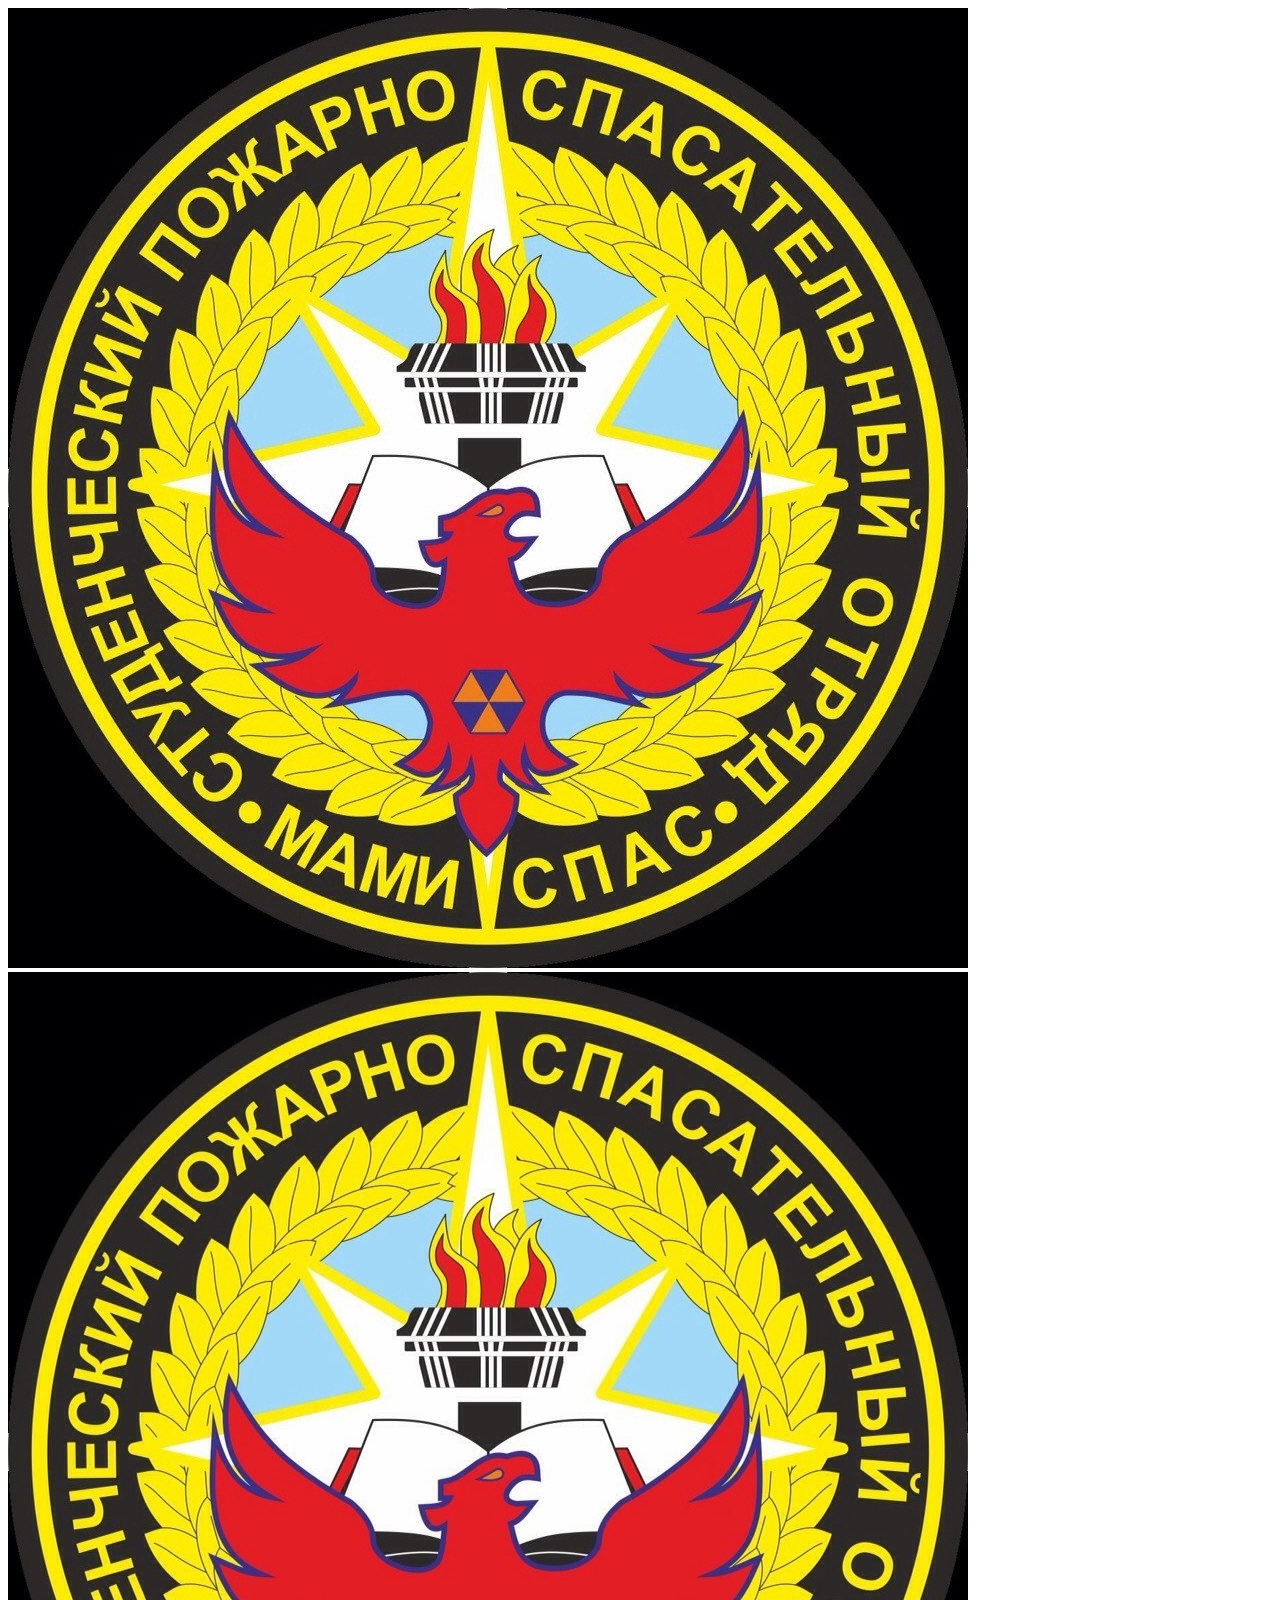
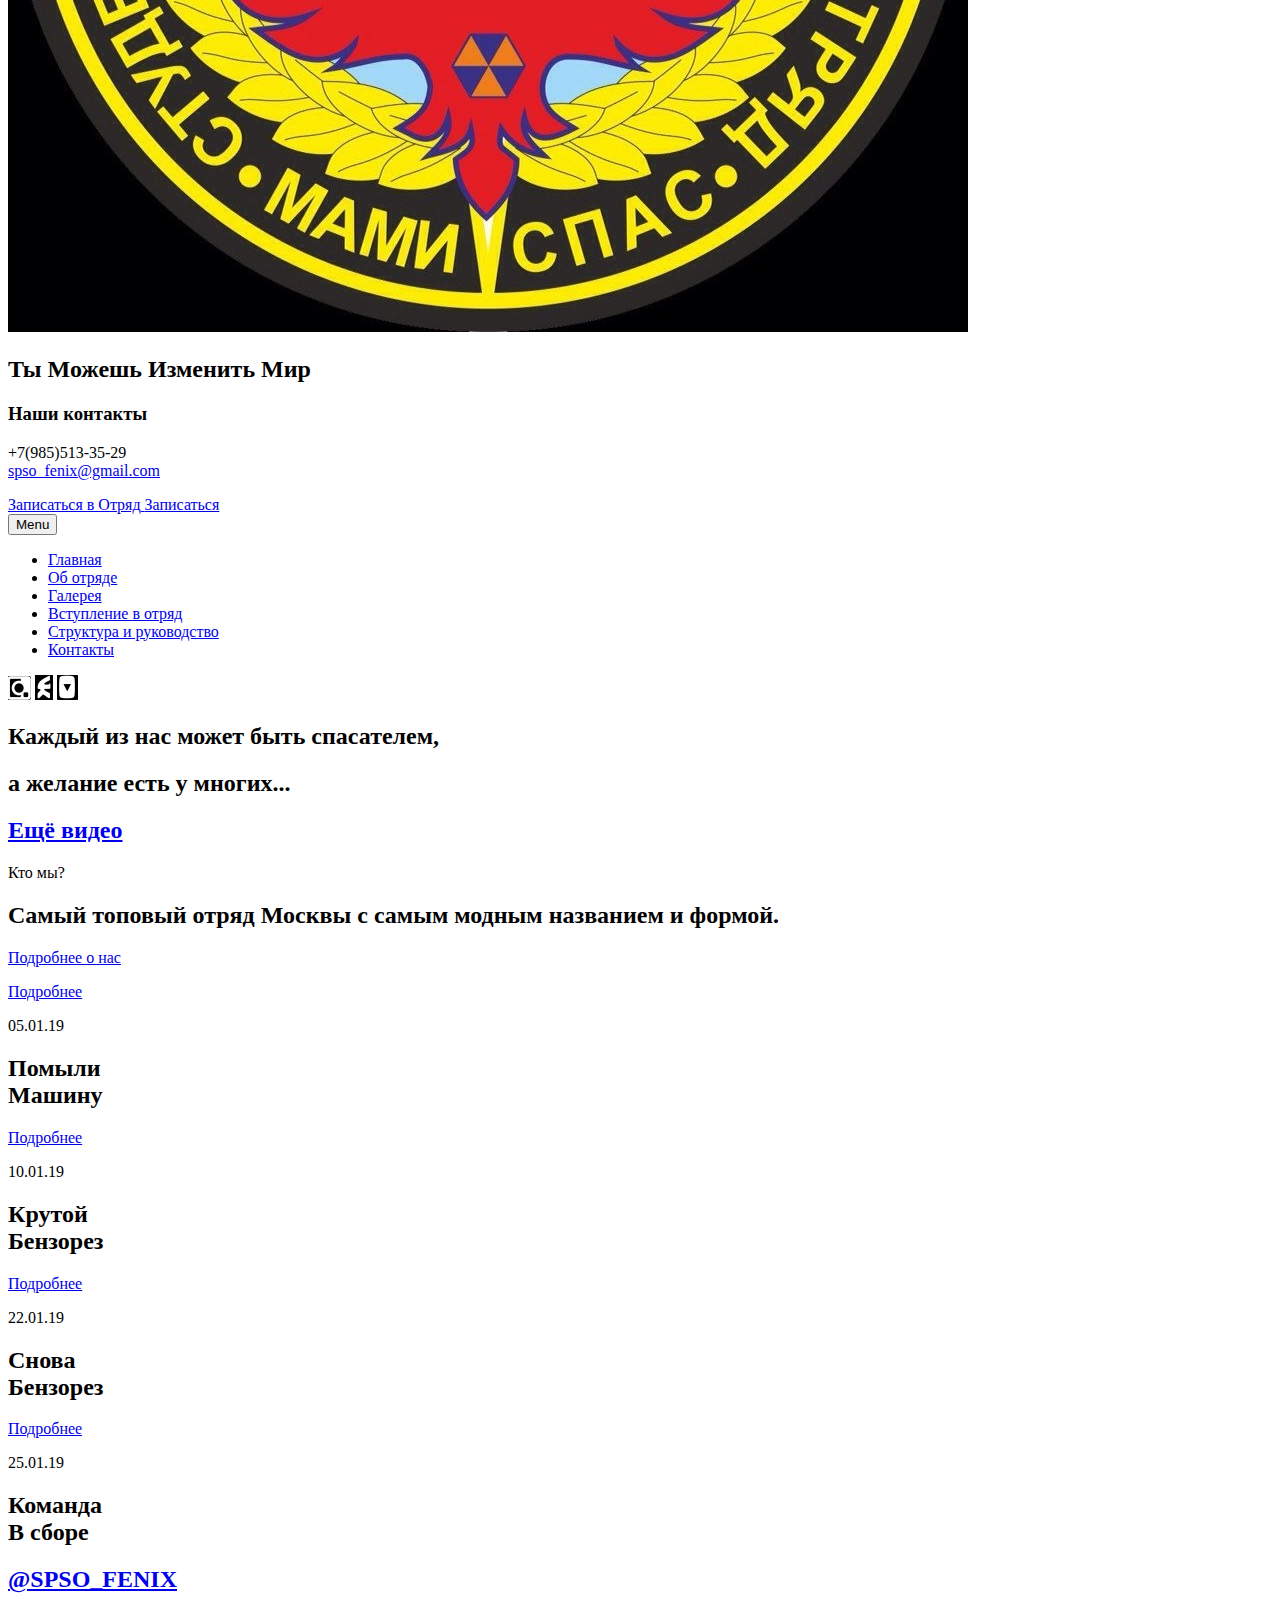
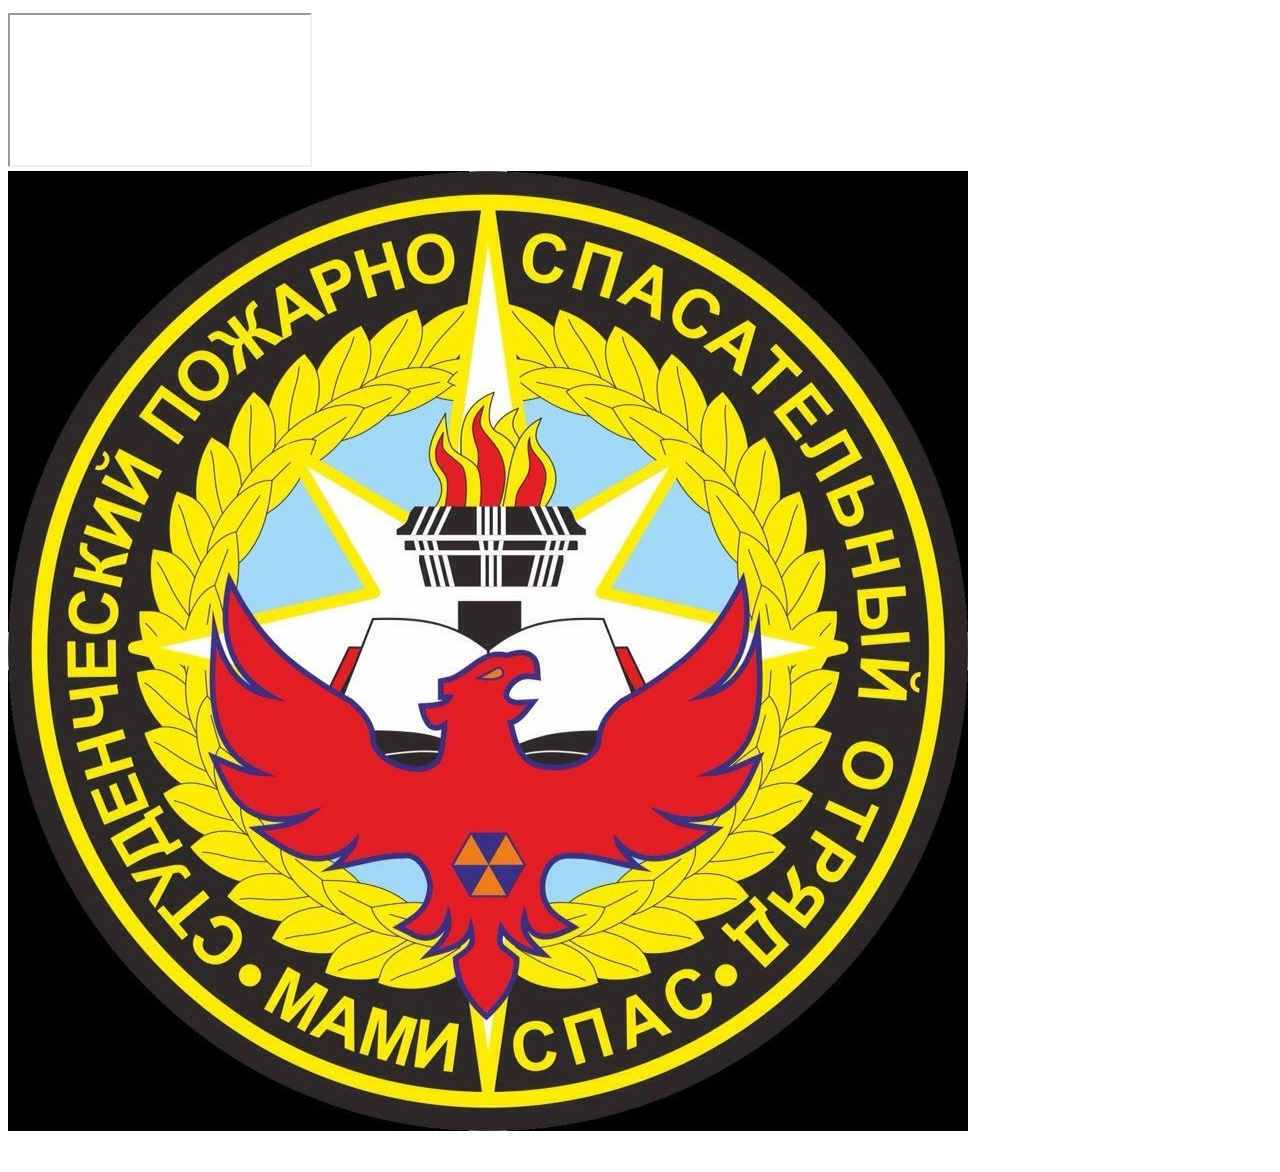
==== index.html @ b816851a "18 hours" ====
<!doctype html>
<html lang="ru" class="js flexbox webgl no-touch geolocation hashchange history websockets rgba hsla multiplebgs backgroundsize borderimage textshadow opacity cssanimations csscolumns cssgradients cssreflections csstransforms csstransforms3d csstransitions fontface generatedcontent video audio localstorage applicationcache svg svgclippaths mediaqueries no-regions supports" style="">
<head>
    <meta charset="utf-8">
    <meta http-equiv="x-ua-compatible" content="ie=edge">
    <title>SPSO FENIX</title>
<!--Оптимизация под мобильную версию-->
    <meta name="HandheldFriendly" content="True">
    <meta name="MobileOptimized" content="320">
    <meta name="viewport" content="width=device-width, initial-scale=1">
<!--ФавИконки-->
    <link rel="shortcut icon" href="favicon.ico" type="image/x-icon">
    <link rel="icon" href="favicon.ico" type="image/x-icon">
<!--Индексация-->
    <meta name="theme-color" content="#ffffff">
    <meta name="description" content="Самый модный отряд">
    <meta name="keywords" content="Феникс, модно, молодежно, современно">
<!--Индексация при цитировании в соц сетях-->
    <meta property="og:title" content="">
    <meta property="og:description" content="">
    <meta property="og:type" content="article">
    <meta property="og:url" content="">
    <meta property="og:site_name" content="">
    <meta property="og:image" content="">
<!--CSS/JS-->
    <link rel="stylesheet" id="bones-stylesheet-css" href="https://d2dabun8ogk5x1.cloudfront.net/wp-content/themes/derepublica/library/css/style.css" type="text/css" media="all">
    <script type="text/javascript" src="js/d748f.js"></script>
</head>
<body class="home blog scrolltop">
<div class="main-loader">
</div>
<!--Лого верх-->
<div class="icon-logo">
    <a href="#"><img src="icon-logo-1.jpg"></a>
</div>
<div class="footer-wrap">
    <!--Лого низ-->
    <div class="icon-logo">
        <a href="#"><img src="icon-logo-1.jpg"></a>
    </div>
    <!--Блок контактов-->
    <div class="footer-contact-wrap">
    <div class="m-all t-1of2 d-1of2 cf">
        <h2>Ты Можешь Изменить Мир</h2>
    </div>
    <div class="m-all t-1of2 d-1of2 cf">
        <div class="m-hidden">
            <h3>Наши контакты</h3>
        </div><div class="div-line-wrap">
        <span class="div-line">
        </span>
    </div>
    <p>+7(985)513-35-29<br>
    <a href="mailto:spso_fenix@gmail.com" onclick="ga(&#39;send&#39;, &#39;event&#39;, &#39;contact&#39;, &#39;email&#39;, &#39;footer&#39;);">spso_fenix@gmail.com</a></p>
    <a href="#" class="cta-btn-form form-link" target="_blank" onclick="ga(&#39;send&#39;, &#39;event&#39;, &#39;contact&#39;, &#39;project planner&#39;, &#39;footer&#39;);"><span>Записаться в Отряд</span> <span class="icon-ArrowRightClean"></span></a>
    <a href="#" target="_blank" class="cta-btn-form manual-link"><span>Записаться</span> <span class="icon-ArrowRightClean"></span></a></div></div><span class="icon-ArrowUp"></span><div class="logotype"></div></div><div class="nav-btn-wrap">
    <!--Навигация по сайту-->
    <button class="c-hamburger c-hamburger--htx">
        <span>Menu</span>
    </button></div><div class="side-nav"><div class="sidebar-bg"></div><div class="main-menu">
    <ul><li class=""><a href="#">Главная</a></li>
        <li class=""><a href="#">Об отряде</a></li>
        <li class=""><a href="#">Галерея</a></li>
        <li class=""><a href="#">Вступление в отряд</a></li>
        <li class=""><a href="#">Структура и руководство</a></li>
        <li class="contact"><a href="#">Контакты</a>
        </li>
    </ul>
</div>
    <!--Боковая надпись и соц кнопки-->
    <div class="status-text">
    <span class="social-links">
        <img style="background-color:#ffffff" src="icon/inst.png" alt="">
            <img style="background-color:#ffffff" src="icon/vk.png" alt="">
            <img style="background-color:#ffffff" src="icon/yt.png" alt="">
        <br>
    </span></div>
</div>
<div class="ajax-wrap">
    <!--Видео-->
    <div id="hero-bg-vid" data-vide-bg="mp4: VS.mp4, poster:home-bg.jpg " data-vide-options="bgColor: #000000, loop: true, controls: true, muted: true, position: 50% 50%, posterType: jpg"><div style="position: absolute; z-index: 1; top: 0px; left: 0px; bottom: 0px; right: 0px; overflow: hidden; background-size: cover; background-color: rgb(0, 0, 0); background-repeat: no-repeat; background-position: 50% 50%; background-image: none;">
        <video controls = "" autoplay="" loop="" preload="auto" muted="" style="margin: auto; position: absolute; z-index: -1; top: 50%; left: 50%; transform: translate(-50%, -50%); visibility: visible; opacity: 1; width: auto; height: 916px;" data-video="0">
            <source src="VS.mp4" type="video/mp4">
        </video>
    </div>
        <div class="loader loaded">
            <div class="loader-inner">
            </div>
        </div>
    </div>
    <!--Надписи поверх видео-->
    <div class="vidspace top">
        <div class="header-tagline-wrap landing">
            <div class="header-tagline">
                <h2>Каждый из нас может быть спасателем,</h2>
                <h2>а желание есть у многих...</h2>
            </div>
            <div class="header-tagline">
            </div><div class="header-tagline">
            <!--Ссылка на доп видео-->
            <h2><a class="video-link" data-autoplay="true" data-vbtype="video" href="#">Ещё видео</a>
            </h2>
        </div>
        </div>
        <!--Стрелка навигации вниз-->
        <div class="arrow-push">
            <span class="icon-ArrowDown"></span>
        </div>
    <div class="logotype">
    </div>
</div>
    <main class="content">
        <section class="featured-projects featured-work">
    <header class="m-all t-all d-all cf rollin now">
        <!--Об отряде-->
        <div class="sub-title">
            <p>Кто мы?</p>
        </div>
        <h2>Самый топовый отряд Москвы с самым модным названием и формой.</h2>
        <div class="view-more">
            <a href="#"><p>Подробнее о нас</p><span class="icon-ArrowRightClean"></span></a>
        </div>
</header>
            <!--Оформление новостей-->
    <div class="m-all t-1of2 d-1of2 cf rollin now"><div class="thumbnail-wrap"><div class="thumbnail-cover"><a href="#1" class="thumbnail-link">Подробнее</a><div class="thumbnail-img-place" style="background-image: url(&#39;1.jpg &#39;);"></div><div class="thumbnail-body"><div class="thumbnail-category"><p>05.01.19</p><p></p></div><div class="thumbnail-title"><h2>Помыли<br>Машину</h2></div></div></div></div></div>
    <div class="m-all t-1of2 d-1of2 cf rollin now"><div class="thumbnail-wrap"><div class="thumbnail-cover"><a href="#2" class="thumbnail-link">Подробнее</a><div class="thumbnail-img-place" style="background-image: url(&#39;2.jpg &#39;);"></div><div class="thumbnail-body"><div class="thumbnail-category"><p>10.01.19</p><p></p></div><div class="thumbnail-title"><h2>Крутой<br>Бензорез</h2></div></div></div></div></div>
    <div class="m-all t-1of2 d-1of2 cf rollin now"><div class="thumbnail-wrap"><div class="thumbnail-cover"><a href="#3" class="thumbnail-link">Подробнее</a><div class="thumbnail-img-place" style="background-image: url(&#39;3.jpg &#39;);"></div><div class="thumbnail-body"><div class="thumbnail-category"><p>22.01.19</p><p></p></div><div class="thumbnail-title"><h2>Снова<br>Бензорез</h2></div></div></div></div></div>
    <div class="m-all t-1of2 d-1of2 cf rollin now"><div class="thumbnail-wrap"><div class="thumbnail-cover"><a href="#4" class="thumbnail-link">Подробнее</a><div class="thumbnail-img-place" style="background-image: url(&#39;4.jpg &#39;);"></div><div class="thumbnail-body"><div class="thumbnail-category"><p>25.01.19</p><p></p></div><div class="thumbnail-title"><h2>Команда<br>В сборе</h2></div></div></div></div></div>
</section>
        <!--Ссылка на соц сеть-->
   <div class="last">
        <section class="delife">
            <header class="m-all t-all d-all cf rollin now">
                <h2><a href="https://vk.com/spso_mami_spas" target="_blank">@SPSO_FENIX</a></h2>
            </header>
            <div id="instafeed"></div></section>
</main></div>
<!--JS-->
<script type="text/javascript" src="js/aa1be.js"></script>
<!--Записаться к нам-->
<iframe id="my_typeform" src="https://derepublica.typeform.com/to/qob28b"></iframe>

<div class="form-header"><div class="form-header-logo"><div class="icon-logo"><img src="icon-logo-1.jpg"></div></div>
    <div class="close-btn">
        <a href="#"><img src="close-btn.svg"></a>
    </div>
</div>
</body>
</html>
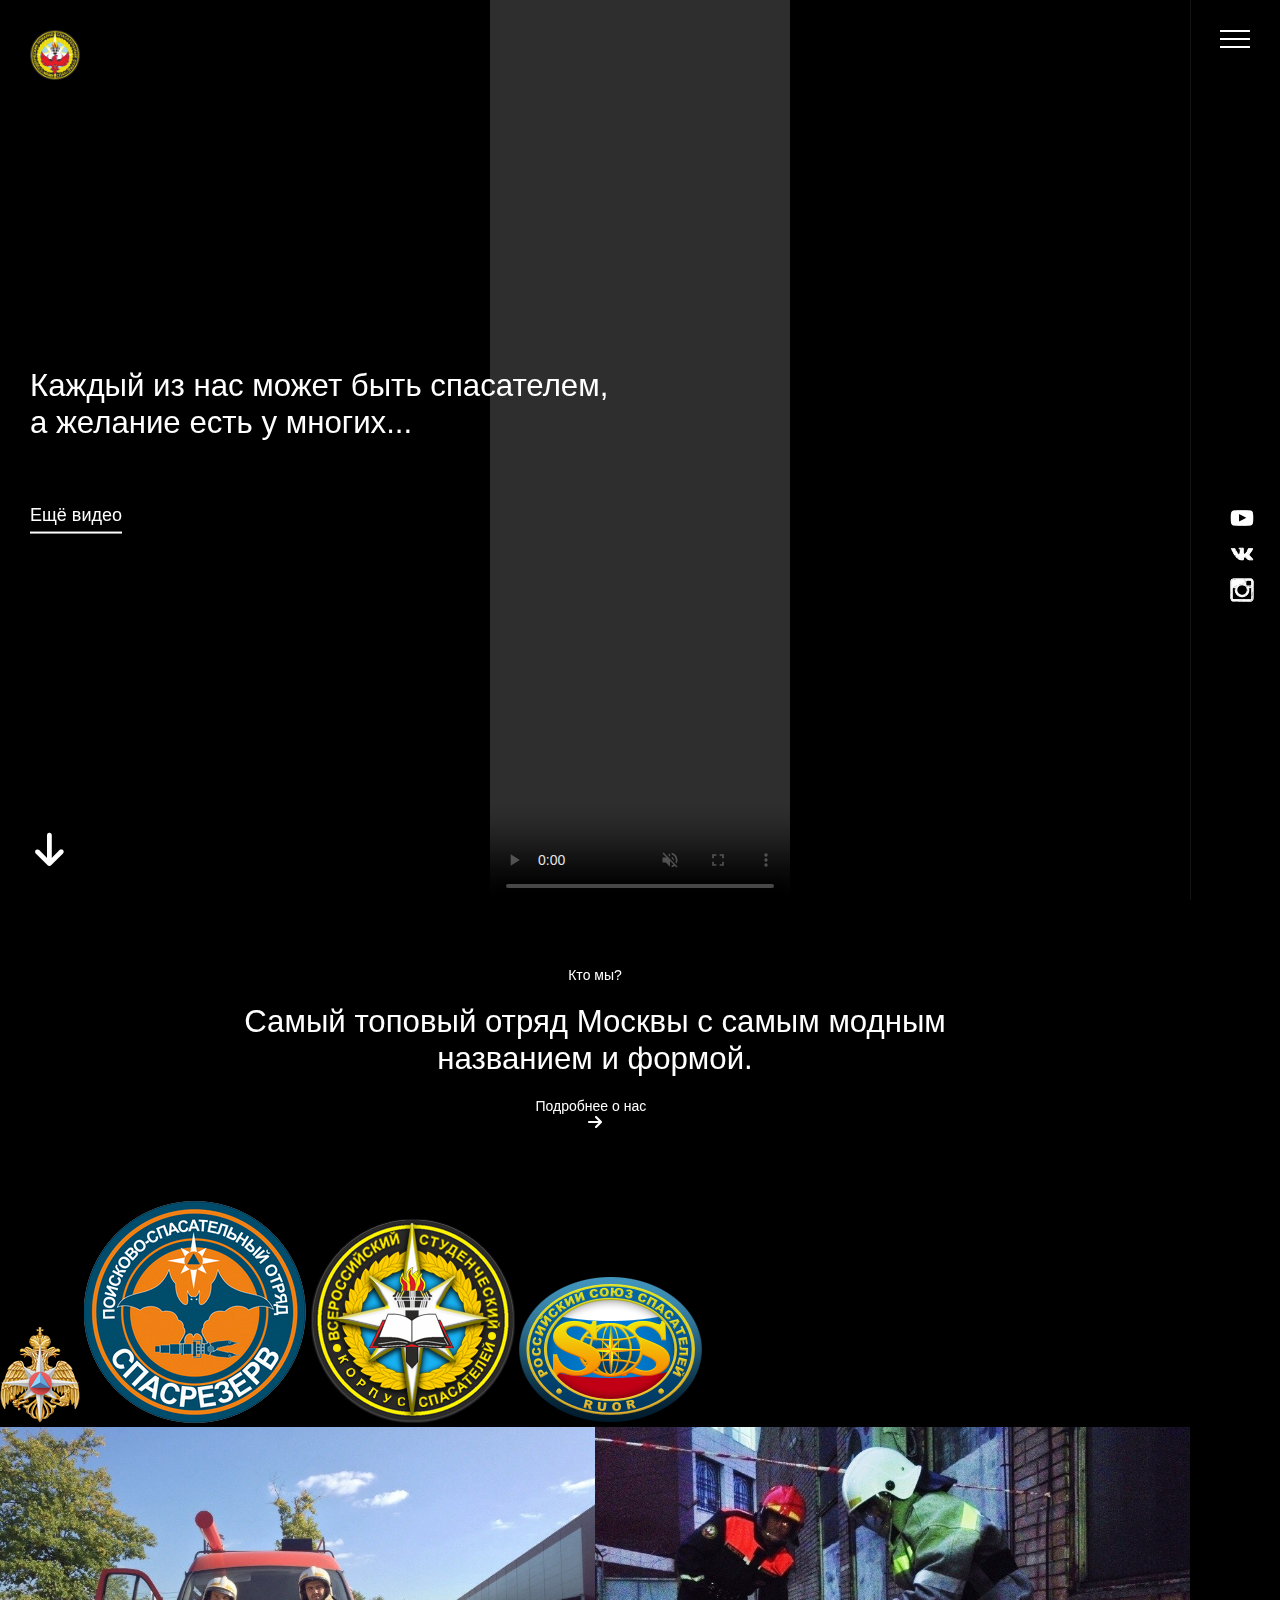
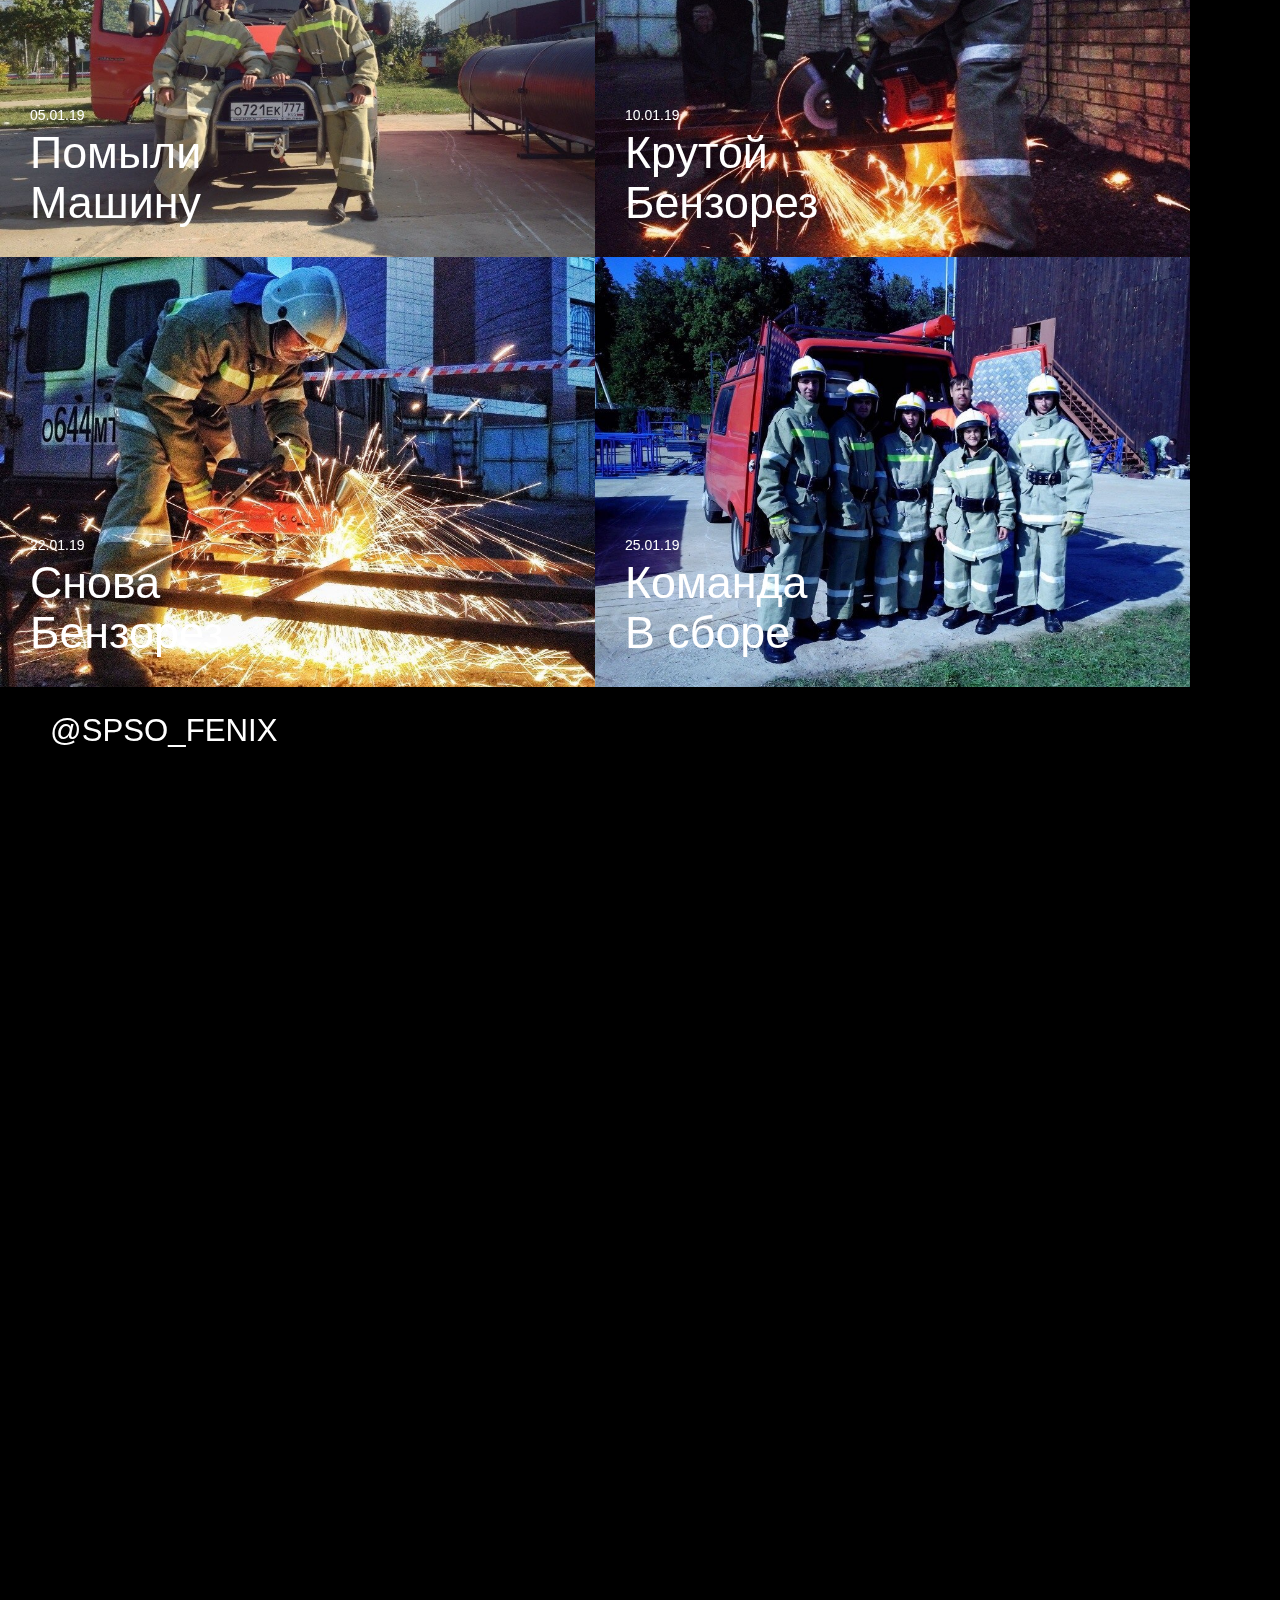
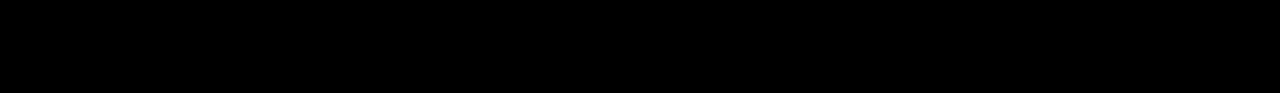
==== commit eb99d9d7: "12" ====
--- a/index.html
+++ b/index.html
@@ -1,5 +1,5 @@
 <!doctype html>
-<html lang="ru" class="js flexbox webgl no-touch geolocation hashchange history websockets rgba hsla multiplebgs backgroundsize borderimage textshadow opacity cssanimations csscolumns cssgradients cssreflections csstransforms csstransforms3d csstransitions fontface generatedcontent video audio localstorage applicationcache svg svgclippaths mediaqueries no-regions supports" style="">
+<html lang="ru">
 <head>
     <meta charset="utf-8">
     <meta http-equiv="x-ua-compatible" content="ie=edge">
@@ -23,12 +23,10 @@
     <meta property="og:site_name" content="">
     <meta property="og:image" content="">
 <!--CSS/JS-->
-    <link rel="stylesheet" id="bones-stylesheet-css" href="https://d2dabun8ogk5x1.cloudfront.net/wp-content/themes/derepublica/library/css/style.css" type="text/css" media="all">
+    <link rel="stylesheet" id="bones-stylesheet-css" href="css/style.css" type="text/css" media="all">
     <script type="text/javascript" src="js/d748f.js"></script>
 </head>
 <body class="home blog scrolltop">
-<div class="main-loader">
-</div>
 <!--Лого верх-->
 <div class="icon-logo">
     <a href="#"><img src="icon-logo-1.jpg"></a>
@@ -52,27 +50,31 @@
     </div>
     <p>+7(985)513-35-29<br>
     <a href="mailto:spso_fenix@gmail.com" onclick="ga(&#39;send&#39;, &#39;event&#39;, &#39;contact&#39;, &#39;email&#39;, &#39;footer&#39;);">spso_fenix@gmail.com</a></p>
-    <a href="#" class="cta-btn-form form-link" target="_blank" onclick="ga(&#39;send&#39;, &#39;event&#39;, &#39;contact&#39;, &#39;project planner&#39;, &#39;footer&#39;);"><span>Записаться в Отряд</span> <span class="icon-ArrowRightClean"></span></a>
-    <a href="#" target="_blank" class="cta-btn-form manual-link"><span>Записаться</span> <span class="icon-ArrowRightClean"></span></a></div></div><span class="icon-ArrowUp"></span><div class="logotype"></div></div><div class="nav-btn-wrap">
+    <a href="#" class="cta-btn-form form-link" target="_blank" onclick="ga(&#39;send&#39;, &#39;event&#39;, &#39;contact&#39;, &#39;project planner&#39;, &#39;footer&#39;);"><span>Записаться в Отряд</span> <span class="icon-ArrowRight"></span></a>
+    <a href="#" target="_blank" class="cta-btn-form manual-link"><span>Записаться в Отряд</span> <span class="icon-ArrowRight"></span></a></div></div><span class="icon-ArrowUp"></span><div class="logotype"></div></div>
+<div class="nav-btn-wrap">
     <!--Навигация по сайту-->
     <button class="c-hamburger c-hamburger--htx">
         <span>Menu</span>
-    </button></div><div class="side-nav"><div class="sidebar-bg"></div><div class="main-menu">
-    <ul><li class=""><a href="#">Главная</a></li>
-        <li class=""><a href="#">Об отряде</a></li>
-        <li class=""><a href="#">Галерея</a></li>
-        <li class=""><a href="#">Вступление в отряд</a></li>
-        <li class=""><a href="#">Структура и руководство</a></li>
-        <li class="contact"><a href="#">Контакты</a>
-        </li>
-    </ul>
+    </button>
 </div>
+<div class="side-nav">
+    <div class="main-menu">
+        <ul><li class="home"><a href="index.html">Главная</a></li>
+            <li class="squad"><a href="about_squad.html">Об отряде</a></li>
+            <li class="gallery"><a href="#">Галерея</a></li>
+            <li class="entry"><a href="#">Вступление в отряд</a></li>
+            <li class="structure"><a href="#">Структура и руководство</a></li>
+            <li class="contact"><a href="contact.html">Контакты</a>
+            </li>
+        </ul>
+    </div>
     <!--Боковая надпись и соц кнопки-->
     <div class="status-text">
     <span class="social-links">
-        <img style="background-color:#ffffff" src="icon/inst.png" alt="">
-            <img style="background-color:#ffffff" src="icon/vk.png" alt="">
-            <img style="background-color:#ffffff" src="icon/yt.png" alt="">
+        <img  src="icon/inst.png" alt="">
+            <img  src="icon/vk.png" alt="">
+            <img  src="icon/yt.png" alt="">
         <br>
     </span></div>
 </div>
@@ -80,15 +82,11 @@
     <!--Видео-->
     <div id="hero-bg-vid" data-vide-bg="mp4: VS.mp4, poster:home-bg.jpg " data-vide-options="bgColor: #000000, loop: true, controls: true, muted: true, position: 50% 50%, posterType: jpg"><div style="position: absolute; z-index: 1; top: 0px; left: 0px; bottom: 0px; right: 0px; overflow: hidden; background-size: cover; background-color: rgb(0, 0, 0); background-repeat: no-repeat; background-position: 50% 50%; background-image: none;">
         <video controls = "" autoplay="" loop="" preload="auto" muted="" style="margin: auto; position: absolute; z-index: -1; top: 50%; left: 50%; transform: translate(-50%, -50%); visibility: visible; opacity: 1; width: auto; height: 916px;" data-video="0">
-            <source src="VS.mp4" type="video/mp4">
-        </video>
-    </div>
-        <div class="loader loaded">
-            <div class="loader-inner">
+            <!--        <source src="VS.mp4" type="video/mp4"> -->
+                </video>
             </div>
-        </div>
-    </div>
-    <!--Надписи поверх видео-->
+            </div>
+            <!--Надписи поверх видео-->
     <div class="vidspace top">
         <div class="header-tagline-wrap landing">
             <div class="header-tagline">
@@ -106,8 +104,6 @@
         <div class="arrow-push">
             <span class="icon-ArrowDown"></span>
         </div>
-    <div class="logotype">
-    </div>
 </div>
     <main class="content">
         <section class="featured-projects featured-work">
@@ -118,9 +114,16 @@
         </div>
         <h2>Самый топовый отряд Москвы с самым модным названием и формой.</h2>
         <div class="view-more">
-            <a href="#"><p>Подробнее о нас</p><span class="icon-ArrowRightClean"></span></a>
+            <a href="#"><p>Подробнее о нас</p><span class="icon-ArrowRight"></span></a>
         </div>
 </header>
+            <!--Ссылки на супер отряды-->
+            <div class="aligncenter">
+                <a href="http://www.mchs.gov.ru/dop/info/individual"><img src="./img/squad/mchs.png" alt=""></a>
+                <a href="http://spasrezerv.pro/"><img src="./img/squad/spas.png" alt=""></a>
+                <a href="http://vsks.ru/"><img src="./img/squad/vsks.png" alt=""></a>
+                <a href="http://ruor.org/"><img src="./img/squad/ruor.png" alt=""></a>
+            </div>
             <!--Оформление новостей-->
     <div class="m-all t-1of2 d-1of2 cf rollin now"><div class="thumbnail-wrap"><div class="thumbnail-cover"><a href="#1" class="thumbnail-link">Подробнее</a><div class="thumbnail-img-place" style="background-image: url(&#39;1.jpg &#39;);"></div><div class="thumbnail-body"><div class="thumbnail-category"><p>05.01.19</p><p></p></div><div class="thumbnail-title"><h2>Помыли<br>Машину</h2></div></div></div></div></div>
     <div class="m-all t-1of2 d-1of2 cf rollin now"><div class="thumbnail-wrap"><div class="thumbnail-cover"><a href="#2" class="thumbnail-link">Подробнее</a><div class="thumbnail-img-place" style="background-image: url(&#39;2.jpg &#39;);"></div><div class="thumbnail-body"><div class="thumbnail-category"><p>10.01.19</p><p></p></div><div class="thumbnail-title"><h2>Крутой<br>Бензорез</h2></div></div></div></div></div>
@@ -138,7 +141,7 @@
 <!--JS-->
 <script type="text/javascript" src="js/aa1be.js"></script>
 <!--Записаться к нам-->
-<iframe id="my_typeform" src="https://derepublica.typeform.com/to/qob28b"></iframe>
+<iframe id="my_typeform" src="form.html"></iframe>
 
 <div class="form-header"><div class="form-header-logo"><div class="icon-logo"><img src="icon-logo-1.jpg"></div></div>
     <div class="close-btn">
--- a/css/style.css
+++ b/css/style.css
@@ -0,0 +1,5361 @@
+/******************************************************************
+Site Name: SPSO FENIX
+Author: TblKBA
+Stylesheet: FENIX Styles
+******************************************************************/
+article,
+aside,
+details,
+figcaption,
+figure,
+footer,
+header,
+hgroup,
+main,
+nav,
+section,
+summary {
+  display: block; }
+audio,
+canvas,
+video {
+  display: inline-block; }
+audio:not([controls]) {
+  display: none;
+  height: 0; }
+[hidden],
+template {
+  display: none; }
+
+/* ==========================================================================
+   Base
+   ========================================================================== */
+html {
+  font-family: sans-serif;
+  -ms-text-size-adjust: 100%;
+  -webkit-text-size-adjust: 100%;
+ }
+
+body {
+  margin: 0; }
+
+/* ==========================================================================
+   Links
+   ========================================================================== */
+
+a:focus {
+  outline: 0; }
+
+a:active,
+a:hover {
+  outline: 0; }
+
+/* ==========================================================================
+   Typography
+   ========================================================================== */
+h1 {
+  font-size: 2em;
+  margin: 0.67em 0; }
+
+abbr[title] {
+  border-bottom: 1px dotted; }
+
+b,
+strong,
+.strong {
+  font-weight: bold; }
+
+dfn,
+em,
+.em {
+  font-style: italic; }
+
+hr {
+  -moz-box-sizing: content-box;
+  box-sizing: content-box;
+  height: 0; }
+
+p {
+  -webkit-hyphens: auto;
+  -epub-hyphens: auto;
+  -moz-hyphens: auto;
+  hyphens: auto; }
+
+pre {
+  white-space: pre-wrap; }
+
+q:before,
+q:after {
+  content: '';
+  content: none; }
+
+small, .small {
+  font-size: 75%; }
+
+sub,
+sup {
+  font-size: 75%;
+  line-height: 0;
+  position: relative;
+  vertical-align: baseline; }
+
+sup {
+  top: -0.5em; }
+
+sub {
+  bottom: -0.25em; }
+
+/* ==========================================================================
+   Forms
+   ========================================================================== */
+
+fieldset {
+  border: 1px solid #c0c0c0;
+  margin: 0 2px;
+  padding: 0.35em 0.625em 0.75em; }
+
+button,
+input,
+select,
+textarea {
+  font-family: inherit;
+  font-size: 100%;
+  margin: 0;
+}
+
+button,
+html input[type="button"],
+input[type="reset"],
+input[type="submit"] {
+  -webkit-appearance: button;
+  cursor: pointer;
+}
+
+button[disabled],
+html input[disabled] {
+  cursor: default; }
+
+
+input[type="search"] {
+  -webkit-appearance: textfield;
+  -moz-box-sizing: content-box;
+  -webkit-box-sizing: content-box;
+  box-sizing: content-box; }
+
+textarea {
+  vertical-align: top;
+ }
+
+/* ==========================================================================
+   Tables
+   ========================================================================== */
+table {
+  border-collapse: collapse;
+  border-spacing: 0; }
+
+*, *:before, *:after {
+  -webkit-box-sizing: border-box;
+  -moz-box-sizing: border-box;
+  box-sizing: border-box; }
+
+.image-replacement,
+.ir {
+  text-indent: 100%;
+  white-space: nowrap;
+  overflow: hidden; }
+
+.clearfix, .cf {
+  zoom: 1; }
+  .clearfix:before, .clearfix:after, .cf:before, .cf:after {
+    content: "";
+    display: table; }
+  .clearfix:after, .cf:after {
+    clear: both; }
+
+span.amp {
+  font-family: Baskerville,'Goudy Old Style',Palatino,'Book Antiqua',serif !important;
+  font-style: italic; }
+
+/*********************
+FONT FACE (IN YOUR FACE)
+*********************/
+@font-face {
+  font-family: 'ApercuBold';
+  src: url("../fonts/apercu-bold-webfont.eot");
+  src: url("../fonts/apercu-bold-webfont.eot?#iefix") format("embedded-opentype"), url("../fonts/apercu-bold-webfont.svg#ApercuBold") format("svg"), url("../fonts/apercu-bold-webfont.woff") format("woff"), url("../fonts/apercu-bold-webfont.ttf") format("truetype");
+  font-weight: bold;
+  font-style: normal; }
+
+@font-face {
+  font-family: 'ApercuBoldItalic';
+  src: url("../fonts/apercu-bolditalic-webfont.eot");
+  src: url("../fonts/apercu-bolditalic-webfont.eot?#iefix") format("embedded-opentype"), url("../fonts/apercu-bolditalic-webfont.svg#ApercuBoldItalic") format("svg"), url("../fonts/apercu-bolditalic-webfont.woff") format("woff"), url("../fonts/apercu-bolditalic-webfont.ttf") format("truetype");
+  font-weight: normal;
+  font-style: normal; }
+
+@font-face {
+  font-family: 'ApercuItalic';
+  src: url("../fonts/apercu-italic-webfont.eot");
+  src: url("../fonts/apercu-italic-webfont.eot?#iefix") format("embedded-opentype"), url("../fonts/apercu-italic-webfont.svg#ApercuItalic") format("svg"), url("../fonts/apercu-italic-webfont.woff") format("woff"), url("../fonts/apercu-italic-webfont.ttf") format("truetype");
+  font-weight: normal;
+  font-style: normal; }
+
+@font-face {
+  font-family: 'ApercuLight';
+  src: url("../fonts/apercu-light-webfont.eot");
+  src: url("../fonts/apercu-light-webfont.eot?#iefix") format("embedded-opentype"), url("../fonts/apercu-light-webfont.svg#ApercuLight") format("svg"), url("../fonts/apercu-light-webfont.woff") format("woff"), url("../fonts/apercu-light-webfont.ttf") format("truetype");
+  font-weight: normal;
+  font-style: normal; }
+
+@font-face {
+  font-family: 'ApercuLightItalic';
+  src: url("../fonts/apercu-lightitalic-webfont.eot");
+  src: url("../fonts/apercu-lightitalic-webfont.eot?#iefix") format("embedded-opentype"), url("../fonts/apercu-lightitalic-webfont.svg#ApercuLightItalic") format("svg"), url("../fonts/apercu-lightitalic-webfont.woff") format("woff"), url("../fonts/apercu-lightitalic-webfont.ttf") format("truetype");
+  font-weight: normal;
+  font-style: normal; }
+
+@font-face {
+  font-family: 'ApercuMedium';
+  src: url("../fonts/apercu-medium-webfont.eot");
+  src: url("../fonts/apercu-medium-webfont.eot?#iefix") format("embedded-opentype"), url("../fonts/apercu-medium-webfont.svg#ApercuMedium") format("svg"), url("../fonts/apercu-medium-webfont.woff") format("woff"), url("../fonts/apercu-medium-webfont.ttf") format("truetype");
+  font-weight: normal;
+  font-style: normal; }
+
+@font-face {
+  font-family: 'ApercuMediumItalic';
+  src: url("../fonts/apercu-mediumitalic-webfont.eot");
+  src: url("../fonts/apercu-mediumitalic-webfont.eot?#iefix") format("embedded-opentype"), url("../fonts/apercu-mediumitalic-webfont.svg#ApercuMediumItalic") format("svg"), url("../fonts/apercu-mediumitalic-webfont.woff") format("woff"), url("../fonts/apercu-mediumitalic-webfont.ttf") format("truetype");
+  font-weight: normal;
+  font-style: normal; }
+
+@font-face {
+  font-family: 'ApercuMono';
+  src: url("../fonts/apercu-mono-webfont.eot");
+  src: url("../fonts/apercu-mono-webfont.eot?#iefix") format("embedded-opentype"), url("../fonts/apercu-mono-webfont.svg#ApercuMono") format("svg"), url("../fonts/apercu-mono-webfont.woff") format("woff"), url("../fonts/apercu-mono-webfont.ttf") format("truetype");
+  font-weight: normal;
+  font-style: normal; }
+
+@font-face {
+  font-family: 'ApercuRegular';
+  src: url("../fonts/apercu-regular-webfont.eot");
+  src: url("../fonts/apercu-regular-webfont.eot?#iefix") format("embedded-opentype"), url("../fonts/apercu-regular-webfont.svg#ApercuRegular") format("svg"), url("../fonts/apercu-regular-webfont.woff") format("woff"), url("../fonts/apercu-regular-webfont.ttf") format("truetype");
+  font-weight: normal;
+  font-style: normal; }
+
+@font-face {
+  font-family: 'icomoon';
+  src: url("../fonts/icomoon.eot?6l5p4f");
+  src: url("../fonts/icomoon.eot?6l5p4f#iefix") format("embedded-opentype"), url("../fonts/icomoon.woff2?6l5p4f") format("woff2"), url("../fonts/icomoon.ttf?6l5p4f") format("truetype"), url(".../fonts/icomoon.woff?6l5p4f") format("woff"), url("../fonts/icomoon.svg?6l5p4f#icomoon") format("svg");
+  font-weight: normal;
+  font-style: normal; }
+
+[class^="icon-"], [class*=" icon-"] {
+  font-family: 'icomoon' !important;
+  speak: none;
+  font-style: normal;
+  font-weight: normal;
+  font-variant: normal;
+  text-transform: none;
+  line-height: 1;
+  /* Better Font Rendering =========== */
+  -webkit-font-smoothing: antialiased;
+  -moz-osx-font-smoothing: grayscale; }
+
+.icon-ArrowDown:before {
+  content: "\ea3e"; }
+
+.icon-ArrowLeft:before {
+  content: "\ea40"; }
+
+.icon-ArrowRight:before {
+  content: "\ea3c"; }
+
+.icon-ArrowUp:before {
+  content: "\ea3a"; }
+
+p {
+  -ms-word-wrap: break-word;
+  word-break: break-word;
+  word-wrap: break-word;
+  -webkit-hyphens: auto;
+  -moz-hyphens: auto;
+  hyphens: auto;
+  -webkit-font-feature-settings: "liga", "dlig";
+  -moz-font-feature-settings: "liga=1, dlig=1";
+  -o-font-feature-settings: "liga", "dlig";
+  font-feature-settings: "liga", "dlig"; }
+
+@keyframes flagAnimation {
+  0% {
+    opacity: 1;
+    -moz-opacity: 1;
+    -khtml-opacity: 1;
+    filter: alpha(opacity=1); }
+  50% {
+    opacity: 0.1;
+    -moz-opacity: 0.1;
+    -khtml-opacity: 0.1;
+    filter: alpha(opacity=0.1); }
+  100% {
+    opacity: 1;
+    -moz-opacity: 1;
+    -khtml-opacity: 1;
+    filter: alpha(opacity=1); } }
+
+@-o-keyframes flagAnimation {
+  0% {
+    opacity: 1;
+    -moz-opacity: 1;
+    -khtml-opacity: 1;
+    filter: alpha(opacity=1); }
+  50% {
+    opacity: 0.1;
+    -moz-opacity: 0.1;
+    -khtml-opacity: 0.1;
+    filter: alpha(opacity=0.1); }
+  100% {
+    opacity: 1;
+    -moz-opacity: 1;
+    -khtml-opacity: 1;
+    filter: alpha(opacity=1); } }
+
+@-moz-keyframes flagAnimation {
+  0% {
+    opacity: 1;
+    -moz-opacity: 1;
+    -khtml-opacity: 1;
+    filter: alpha(opacity=1); }
+  50% {
+    opacity: 0.1;
+    -moz-opacity: 0.1;
+    -khtml-opacity: 0.1;
+    filter: alpha(opacity=0.1); }
+  100% {
+    opacity: 1;
+    -moz-opacity: 1;
+    -khtml-opacity: 1;
+    filter: alpha(opacity=1); } }
+
+@-webkit-keyframes flagAnimation {
+  0% {
+    opacity: 1;
+    -moz-opacity: 1;
+    -khtml-opacity: 1;
+    filter: alpha(opacity=1); }
+  50% {
+    opacity: 0.1;
+    -moz-opacity: 0.1;
+    -khtml-opacity: 0.1;
+    filter: alpha(opacity=0.1); }
+  100% {
+    opacity: 1;
+    -moz-opacity: 1;
+    -khtml-opacity: 1;
+    filter: alpha(opacity=1); } }
+
+@-webkit-keyframes load3 {
+  0% {
+    -webkit-transform: rotate(0deg);
+    transform: rotate(0deg); }
+  100% {
+    -webkit-transform: rotate(360deg);
+    transform: rotate(360deg); } }
+
+@keyframes load3 {
+  0% {
+    -webkit-transform: rotate(0deg);
+    transform: rotate(0deg); }
+  100% {
+    -webkit-transform: rotate(360deg);
+    transform: rotate(360deg); } }
+
+@media (max-width: 767px) {
+  .m-hidden {
+    display: none; }
+  .m-all {
+    float: left;
+    padding: 0 15px;
+    width: 100%;
+    padding: 0; }
+  .m-1of2 {
+    float: left;
+    padding: 0 15px;
+    width: 50%; }
+  .m-1of3 {
+    float: left;
+    padding: 0 15px;
+    width: 33.33%; }
+  .m-2of3 {
+    float: left;
+    padding: 0 15px;
+    width: 66.66%; }
+  .m-1of4 {
+    float: left;
+    padding: 0 15px;
+    width: 25%; }
+  .m-3of4 {
+    float: left;
+    padding: 0 15px;
+    width: 75%; } }
+
+/* Portrait tablet to landscape */
+@media (min-width: 768px) and (max-width: 1029px) {
+  .t-hidden {
+    display: none; }
+  .t-all {
+    float: left;
+    padding: 0 15px;
+    width: 100%;
+    padding: 0; }
+  .t-1of2 {
+    float: left;
+    padding: 0 15px;
+    width: 50%; }
+  .t-1of3 {
+    float: left;
+    padding: 0 15px;
+    width: 33.33%; }
+  .t-2of3 {
+    float: left;
+    padding: 0 15px;
+    width: 66.66%; }
+  .t-1of4 {
+    float: left;
+    padding: 0 15px;
+    width: 25%; }
+  .t-3of4 {
+    float: left;
+    padding: 0 15px;
+    width: 75%; }
+  .t-1of5 {
+    float: left;
+    padding: 0 15px;
+    width: 20%; }
+  .t-2of5 {
+    float: left;
+    padding: 0 15px;
+    width: 40%; }
+  .t-3of5 {
+    float: left;
+    padding: 0 15px;
+    width: 60%; }
+  .t-4of5 {
+    float: left;
+    padding: 0 15px;
+    width: 80%; }
+  .t-1of7 {
+    float: left;
+    padding: 0 15px;
+    width: 14.2857142857%; }
+  .t-2of7 {
+    float: left;
+    padding: 0 15px;
+    width: 28.5714286%; }
+  .t-3of7 {
+    float: left;
+    padding: 0 15px;
+    width: 42.8571429%; }
+  .t-4of7 {
+    float: left;
+    padding: 0 15px;
+    width: 57.1428572%; }
+  .t-5of7 {
+    float: left;
+    padding: 0 15px;
+    width: 71.4285715%; }
+  .t-6of7 {
+    float: left;
+    padding: 0 15px;
+    width: 85.7142857%; } }
+
+/* Landscape to small desktop */
+@media (min-width: 1030px) {
+  .d-hidden {
+    display: none; }
+  .d-all {
+    float: left;
+    padding: 0 15px;
+    width: 100%; }
+  .d-1of2 {
+    float: left;
+    padding: 0 15px;
+    width: 50%; }
+  .d-1of3 {
+    float: left;
+    padding: 0 15px;
+    width: 33.33%; }
+  .d-2of3 {
+    float: left;
+    padding: 0 15px;
+    width: 66.66%; }
+  .d-1of4 {
+    float: left;
+    padding: 0 15px;
+    width: 25%; }
+  .d-3of4 {
+    float: left;
+    padding: 0 15px;
+    width: 75%; }
+  .d-1of5 {
+    float: left;
+    padding: 0 15px;
+    width: 20%; }
+  .d-2of5 {
+    float: left;
+    padding: 0 15px;
+    width: 40%; }
+  .d-3of5 {
+    float: left;
+    padding: 0 15px;
+    width: 60%; }
+  .d-4of5 {
+    float: left;
+    padding: 0 15px;
+    width: 80%; }
+  .d-1of6 {
+    float: left;
+    padding: 0 15px;
+    width: 16.6666666667%; }
+  .d-1of7 {
+    float: left;
+    padding: 0 15px;
+    width: 14.2857142857%; }
+  .d-2of7 {
+    float: left;
+    padding: 0 15px;
+    width: 28.5714286%; }
+  .d-3of7 {
+    float: left;
+    padding: 0 15px;
+    width: 42.8571429%; }
+  .d-4of7 {
+    float: left;
+    padding: 0 15px;
+    width: 57.1428572%; }
+  .d-5of7 {
+    float: left;
+    padding: 0 15px;
+    width: 71.4285715%; }
+  .d-6of7 {
+    float: left;
+    padding: 0 15px;
+    width: 85.7142857%; }
+  .d-1of8 {
+    float: left;
+    padding: 0 15px;
+    width: 12.5%; }
+  .d-1of9 {
+    float: left;
+    padding: 0 15px;
+    width: 11.1111111111%; }
+  .d-1of10 {
+    float: left;
+    padding: 0 15px;
+    width: 10%; }
+  .d-1of11 {
+    float: left;
+    padding: 0 15px;
+    width: 9.09090909091%; }
+  .d-1of12 {
+    float: left;
+    padding: 0 15px;
+    width: 8.33%; } }
+
+/*TblKBA GOO*/
+
+.cta-btn .icon-ArrowRightClean, .cta-btn-form .icon-ArrowRightClean {
+  position: absolute;
+  top: 19px;
+  right: 13px;
+  font-size: 16px;
+  padding-left: 10px;
+  -webkit-transform: translate3d(-5px, 0, 0);
+  transform: translate3d(-5px, 0, 0);
+  -webkit-transition: -webkit-transform 0.3s;
+  transition: transform 0.3s;
+  -webkit-transition-timing-function: cubic-bezier(0.75, 0, 0.125, 1);
+  transition-timing-function: cubic-bezier(0.75, 0, 0.125, 1); }
+
+.cta-btn, .cta-btn-form {
+  background-color: #fc766a ;
+    font-weight:bold;
+  font-size: 14px;
+  text-align: left;
+  position: relative;
+  padding: 18px 10px 18px 20px;
+  width: 228px;
+  -webkit-box-shadow: 0 2px 3px rgba(0, 0, 0, 0.4);
+  -moz-box-shadow: 0 2px 3px rgba(0, 0, 0, 0.4);
+  box-shadow: 0 2px 3px rgba(0, 0, 0, 0.4); }
+  .cta-btn:hover, .cta-btn:focus, .cta-btn-form:hover, .cta-btn-form:focus {
+    background-color: #fed65e;
+      color: #000;}
+  .cta-btn:active, .cta-btn-form:active {
+    background-color: #fed65e;
+      color: #000;}
+
+.cta-btn:hover .icon-ArrowRightClean, .cta-btn-form:hover .icon-ArrowRightClean {
+  -webkit-transform: translate3d(0, 0, 0);
+  transform: translate3d(0, 0, 0); }
+
+.c-hamburger {
+  display: block;
+  position: relative;
+  margin: 0;
+  padding: 0;
+  width: 30px;
+  height: 30px;
+  font-size: 0;
+  text-indent: -9999px;
+  appearance: none;
+  box-shadow: none;
+  border-radius: none;
+  border: none;
+  cursor: pointer;
+  transition: background 0.3s;
+  background: none; }
+
+.c-hamburger:focus {
+  outline: none; }
+
+.c-hamburger span {
+  display: block;
+  position: absolute;
+  top: 8px;
+  left: 0px;
+  right: 0px;
+  height: 2px;
+  background: white; }
+
+.c-hamburger span::before,
+.c-hamburger span::after {
+  position: absolute;
+  display: block;
+  left: 0;
+  width: 100%;
+  height: 2px;
+  background-color: #fff;
+  content: ""; }
+
+.c-hamburger span::before {
+  top: -8px; }
+
+.c-hamburger span::after {
+  bottom: -8px; }
+
+.c-hamburger--htx span {
+  transition: background 0s 0.3s; }
+
+.c-hamburger--htx span::before,
+.c-hamburger--htx span::after {
+  transition-duration: 0.3s, 0.3s;
+  transition-delay: 0.3s, 0s; }
+
+.c-hamburger--htx span::before {
+  transition-property: top, transform; }
+
+.c-hamburger--htx span::after {
+  transition-property: bottom, transform; }
+
+.open .c-hamburger--htx span {
+  background: none; }
+
+.open .c-hamburger--htx span::before {
+  top: 0;
+  transform: rotate(45deg); }
+
+.open .c-hamburger--htx span::after {
+  bottom: 0;
+  transform: rotate(-45deg); }
+
+.open .c-hamburger--htx span::before,
+.open .c-hamburger--htx span::after {
+  transition-delay: 0s, 0.3s; }
+
+a.smooth {
+  color: #fff;
+  -moz-transition: color 0.14s ease-in-out;
+  -o-transition: color 0.14s ease-in-out;
+  -webkit-transition: color 0.14s ease-in-out;
+  transition: color 0.14s ease-in-out; }
+  a.smooth:hover, a.smooth:focus {
+    color: #5e5e5e;
+    text-decoration: none;
+    outline: none; }
+  a.smooth:active {
+    color: #5e5e5e; }
+
+/******************************************************************
+Site Name:
+Author:
+
+Stylesheet: Form Styles
+
+******************************************************************/
+/*********************
+INPUTS
+*********************/
+input[type="text"],
+input[type="password"],
+input[type="datetime"],
+input[type="datetime-local"],
+input[type="date"],
+input[type="month"],
+input[type="time"],
+input[type="week"],
+input[type="number"],
+input[type="email"],
+input[type="url"],
+input[type="search"],
+input[type="tel"],
+input[type="color"],
+select,
+textarea,
+.field {
+  display: block;
+  height: 40px;
+  line-height: 1em;
+  padding: 0 12px;
+  margin-bottom: 14px;
+  font-size: 1em;
+  color: #fff;
+  border-radius: 0px;
+  border: #5E5E5E 1px solid;
+  vertical-align: middle;
+  box-shadow: none;
+  width: 100%;
+  background-color: #222222;
+  -moz-transition: background-color 0.24s ease-in-out;
+  -o-transition: background-color 0.24s ease-in-out;
+  -webkit-transition: background-color 0.24s ease-in-out;
+  transition: background-color 0.24s ease-in-out; }
+  input[type="text"]:focus, input[type="text"]:active,
+  input[type="password"]:focus,
+  input[type="password"]:active,
+  input[type="datetime"]:focus,
+  input[type="datetime"]:active,
+  input[type="datetime-local"]:focus,
+  input[type="datetime-local"]:active,
+  input[type="date"]:focus,
+  input[type="date"]:active,
+  input[type="month"]:focus,
+  input[type="month"]:active,
+  input[type="time"]:focus,
+  input[type="time"]:active,
+  input[type="week"]:focus,
+  input[type="week"]:active,
+  input[type="number"]:focus,
+  input[type="number"]:active,
+  input[type="email"]:focus,
+  input[type="email"]:active,
+  input[type="url"]:focus,
+  input[type="url"]:active,
+  input[type="search"]:focus,
+  input[type="search"]:active,
+  input[type="tel"]:focus,
+  input[type="tel"]:active,
+  input[type="color"]:focus,
+  input[type="color"]:active,
+  select:focus,
+  select:active,
+  textarea:focus,
+  textarea:active,
+  .field:focus,
+  .field:active {
+    background-color: #000000;
+    outline: none; }
+  input[type="text"].error, input[type="text"].is-invalid,
+  input[type="password"].error,
+  input[type="password"].is-invalid,
+  input[type="datetime"].error,
+  input[type="datetime"].is-invalid,
+  input[type="datetime-local"].error,
+  input[type="datetime-local"].is-invalid,
+  input[type="date"].error,
+  input[type="date"].is-invalid,
+  input[type="month"].error,
+  input[type="month"].is-invalid,
+  input[type="time"].error,
+  input[type="time"].is-invalid,
+  input[type="week"].error,
+  input[type="week"].is-invalid,
+  input[type="number"].error,
+  input[type="number"].is-invalid,
+  input[type="email"].error,
+  input[type="email"].is-invalid,
+  input[type="url"].error,
+  input[type="url"].is-invalid,
+  input[type="search"].error,
+  input[type="search"].is-invalid,
+  input[type="tel"].error,
+  input[type="tel"].is-invalid,
+  input[type="color"].error,
+  input[type="color"].is-invalid,
+  select.error,
+  select.is-invalid,
+  textarea.error,
+  textarea.is-invalid,
+  .field.error,
+  .field.is-invalid {
+    color: #fbe3e4;
+    border-color: #fbe3e4;
+    background-color: #000000;
+    background-position: 99% center;
+    background-repeat: no-repeat;
+    background-image: url([data-uri]);
+    outline-color: #fbe3e4; }
+  input[type="text"].success, input[type="text"].is-valid,
+  input[type="password"].success,
+  input[type="password"].is-valid,
+  input[type="datetime"].success,
+  input[type="datetime"].is-valid,
+  input[type="datetime-local"].success,
+  input[type="datetime-local"].is-valid,
+  input[type="date"].success,
+  input[type="date"].is-valid,
+  input[type="month"].success,
+  input[type="month"].is-valid,
+  input[type="time"].success,
+  input[type="time"].is-valid,
+  input[type="week"].success,
+  input[type="week"].is-valid,
+  input[type="number"].success,
+  input[type="number"].is-valid,
+  input[type="email"].success,
+  input[type="email"].is-valid,
+  input[type="url"].success,
+  input[type="url"].is-valid,
+  input[type="search"].success,
+  input[type="search"].is-valid,
+  input[type="tel"].success,
+  input[type="tel"].is-valid,
+  input[type="color"].success,
+  input[type="color"].is-valid,
+  select.success,
+  select.is-valid,
+  textarea.success,
+  textarea.is-valid,
+  .field.success,
+  .field.is-valid {
+    color: #e6efc2;
+    border-color: #e6efc2;
+    background-color: #000000;
+    background-position: 99% center;
+    background-repeat: no-repeat;
+    background-image: url([data-uri]);
+    outline-color: #e6efc2; }
+  input[type="text"][disabled], input[type="text"].is-disabled,
+  input[type="password"][disabled],
+  input[type="password"].is-disabled,
+  input[type="datetime"][disabled],
+  input[type="datetime"].is-disabled,
+  input[type="datetime-local"][disabled],
+  input[type="datetime-local"].is-disabled,
+  input[type="date"][disabled],
+  input[type="date"].is-disabled,
+  input[type="month"][disabled],
+  input[type="month"].is-disabled,
+  input[type="time"][disabled],
+  input[type="time"].is-disabled,
+  input[type="week"][disabled],
+  input[type="week"].is-disabled,
+  input[type="number"][disabled],
+  input[type="number"].is-disabled,
+  input[type="email"][disabled],
+  input[type="email"].is-disabled,
+  input[type="url"][disabled],
+  input[type="url"].is-disabled,
+  input[type="search"][disabled],
+  input[type="search"].is-disabled,
+  input[type="tel"][disabled],
+  input[type="tel"].is-disabled,
+  input[type="color"][disabled],
+  input[type="color"].is-disabled,
+  select[disabled],
+  select.is-disabled,
+  textarea[disabled],
+  textarea.is-disabled,
+  .field[disabled],
+  .field.is-disabled {
+    cursor: not-allowed;
+    border-color: #cfcfcf;
+    opacity: 0.6; }
+    input[type="text"][disabled]:focus, input[type="text"][disabled]:active, input[type="text"].is-disabled:focus, input[type="text"].is-disabled:active,
+    input[type="password"][disabled]:focus,
+    input[type="password"][disabled]:active,
+    input[type="password"].is-disabled:focus,
+    input[type="password"].is-disabled:active,
+    input[type="datetime"][disabled]:focus,
+    input[type="datetime"][disabled]:active,
+    input[type="datetime"].is-disabled:focus,
+    input[type="datetime"].is-disabled:active,
+    input[type="datetime-local"][disabled]:focus,
+    input[type="datetime-local"][disabled]:active,
+    input[type="datetime-local"].is-disabled:focus,
+    input[type="datetime-local"].is-disabled:active,
+    input[type="date"][disabled]:focus,
+    input[type="date"][disabled]:active,
+    input[type="date"].is-disabled:focus,
+    input[type="date"].is-disabled:active,
+    input[type="month"][disabled]:focus,
+    input[type="month"][disabled]:active,
+    input[type="month"].is-disabled:focus,
+    input[type="month"].is-disabled:active,
+    input[type="time"][disabled]:focus,
+    input[type="time"][disabled]:active,
+    input[type="time"].is-disabled:focus,
+    input[type="time"].is-disabled:active,
+    input[type="week"][disabled]:focus,
+    input[type="week"][disabled]:active,
+    input[type="week"].is-disabled:focus,
+    input[type="week"].is-disabled:active,
+    input[type="number"][disabled]:focus,
+    input[type="number"][disabled]:active,
+    input[type="number"].is-disabled:focus,
+    input[type="number"].is-disabled:active,
+    input[type="email"][disabled]:focus,
+    input[type="email"][disabled]:active,
+    input[type="email"].is-disabled:focus,
+    input[type="email"].is-disabled:active,
+    input[type="url"][disabled]:focus,
+    input[type="url"][disabled]:active,
+    input[type="url"].is-disabled:focus,
+    input[type="url"].is-disabled:active,
+    input[type="search"][disabled]:focus,
+    input[type="search"][disabled]:active,
+    input[type="search"].is-disabled:focus,
+    input[type="search"].is-disabled:active,
+    input[type="tel"][disabled]:focus,
+    input[type="tel"][disabled]:active,
+    input[type="tel"].is-disabled:focus,
+    input[type="tel"].is-disabled:active,
+    input[type="color"][disabled]:focus,
+    input[type="color"][disabled]:active,
+    input[type="color"].is-disabled:focus,
+    input[type="color"].is-disabled:active,
+    select[disabled]:focus,
+    select[disabled]:active,
+    select.is-disabled:focus,
+    select.is-disabled:active,
+    textarea[disabled]:focus,
+    textarea[disabled]:active,
+    textarea.is-disabled:focus,
+    textarea.is-disabled:active,
+    .field[disabled]:focus,
+    .field[disabled]:active,
+    .field.is-disabled:focus,
+    .field.is-disabled:active {
+      background-color: #d5edf8; }
+
+input[type="password"] {
+  letter-spacing: 0.3em; }
+
+textarea {
+  max-width: 100%;
+  min-height: 120px;
+  line-height: 1.5em; }
+
+select {
+  -webkit-appearance: none;
+  /* 1 */
+  -moz-appearance: none;
+  appearance: none;
+  background-image: url("/wp-content/themes/derepublica/library/images/down_arrow.png");
+  background-repeat: no-repeat;
+  background-size: 16px 8px;
+  background-position: 95% center; }
+
+/*********************
+BASE (MOBILE) SIZE
+This are the mobile styles. It's what people see on their phones. If
+you set a great foundation, you won't need to add too many styles in
+the other stylesheets. Remember, keep it light: Speed is Important.
+*********************/
+/******************************************************************
+Site Name: De Republica
+Author: Eli Rae
+
+Stylesheet: Base Mobile Stylesheet
+
+******************************************************************/
+/*********************
+GENERAL STYLES
+*********************/
+body {
+  font-family: "ApercuRegular", Helvetica, Arial, sans-serif;
+  font-size: 100%;
+  color: #fff;
+  background-color: #000;
+  -webkit-font-smoothing: antialiased;
+  -moz-osx-font-smoothing: grayscale;
+  min-width: 100%;
+  min-height: 100%;
+  padding-bottom: calc(100vh);
+  content: 'viewport-units-buggyfill; padding-bottom: calc(100vh)'; }
+
+ul.whr-info {
+  display: none; }
+
+.footer-contact-wrap a.manual-link {
+  display: block;
+  margin: 0 auto; }
+
+.footer-contact-wrap a.form-link {
+  display: none;
+  margin: 0 auto; }
+
+.header-tagline-wrap a.manual-link {
+  display: inline-block;
+  margin: 0 auto; }
+
+.header-tagline-wrap a.form-link {
+  display: none;
+  margin: 0 auto; }
+
+.page-template-page-contact a.manual-link {
+  display: inline-block;
+  margin: 0 auto; }
+
+.page-template-page-contact a.form-link {
+  display: none;
+  margin: 0 auto; }
+
+/*********************
+ADWORDS LANDING
+*********************/
+.activate-form {
+  overflow-y: hidden; }
+
+#my_typeform {
+  display: none; }
+
+.activate-form #my_typeform {
+  position: fixed;
+  top: 0;
+  left: 0;
+  z-index: 1000;
+  display: inline-block;
+  width: 100%;
+  height: 100vh;
+  min-height: 100vh;
+  padding: 0px;
+  overflow: hidden;
+  border: 0; }
+
+.activate-form .form-header {
+  display: inline-block;
+  position: fixed;
+  top: 0px;
+  left: 0px;
+  width: 100%;
+  padding-right: 17px;
+  -moz-transition: z-index 0.6s ease-in-out;
+  -o-transition: z-index 0.6s ease-in-out;
+  -webkit-transition: z-index 0.6s ease-in-out;
+  transition: z-index 0.6s ease-in-out;
+  opacity: 1;
+  -moz-opacity: 1;
+  -khtml-opacity: 1;
+  filter: alpha(opacity=1);
+  -moz-transition: opacity 0.4s ease-in-out, top 0.4s ease-in-out;
+  -o-transition: opacity 0.4s ease-in-out, top 0.4s ease-in-out;
+  -webkit-transition: opacity 0.4s ease-in-out, top 0.4s ease-in-out;
+  transition: opacity 0.4s ease-in-out, top 0.4s ease-in-out;
+  z-index: 1001; }
+
+.form-header {
+  -moz-transition: z-index 0.4s ease-in-out;
+  -o-transition: z-index 0.4s ease-in-out;
+  -webkit-transition: z-index 0.4s ease-in-out;
+  transition: z-index 0.4s ease-in-out;
+  display: none; }
+
+.form-header .form-header-logo .icon-logo {
+  opacity: 1;
+  -moz-opacity: 1;
+  -khtml-opacity: 1;
+  filter: alpha(opacity=1);
+  width: 58px;
+  height: 44px;
+  top: 30px;
+  left: 30px; }
+
+.form-header .form-header-logo .icon-logo img {
+  width: 50px;
+  height: auto; }
+
+.form-header .close-btn {
+  right: 47px;
+  top: 30px;
+  position: absolute; }
+
+/*********************
+LAYOUT & GRID STYLES
+*********************/
+.wrap {
+  width: 96%;
+  margin: 0 auto; }
+
+#hero-bg-vid {
+  position: fixed;
+  width: 100%;
+  height: 100vh;
+  min-height: 100vh;
+  overflow: hidden;
+  z-index: 1;
+  left: 0;
+  top: 0;
+  opacity: 0.9;
+  -moz-opacity: 0.9;
+  -khtml-opacity: 0.9;
+  filter: alpha(opacity=0.9);
+  content: 'viewport-units-buggyfill; height: 100vh;' 'min-height: 100vh;'; }
+
+.bottom #hero-bg-vid {
+  position: fixed;
+  width: 100%;
+  height: 100vh;
+  min-height: 100vh;
+  overflow: hidden;
+  z-index: 1;
+  left: 0;
+  top: 0;
+  opacity: 0.4;
+  -moz-opacity: 0.4;
+  -khtml-opacity: 0.4;
+  filter: alpha(opacity=0.4);
+  content: 'viewport-units-buggyfill; height: 100vh;' 'min-height: 100vh;'; }
+
+.touch #hero-bg-vid {
+  background-color: #000;
+  background-image: none; }
+
+.vidspace {
+  width: 100%;
+  height: 100vh;
+  overflow: hidden;
+  position: relative;
+  z-index: 1;
+  content: 'viewport-units-buggyfill; height: 100vh;'; }
+
+.content {
+  width: 100%;
+  height: 100%;
+  position: relative;
+  z-index: 2;
+  display: block;
+  overflow: hidden; }
+
+.content section {
+  float: left;
+  width: 100%;
+  padding-right: 0px;
+  padding-top: 15px;
+  padding-bottom: 15px;
+  background: #000000; }
+
+.content section.no-padding-top {
+  padding-top: 0; }
+
+.single .content section.padding-bottom {
+  padding-bottom: 30px; }
+
+.single .content section.no-padding-bottom {
+  padding-bottom: 0px; }
+
+.content section.project-intro {
+  background: none;
+  padding: 0; }
+
+.content section.featured-projects, .content section.delife, .content section.clients {
+  padding-top: 0;
+  padding-bottom: 0; }
+
+.content section header h2, .full-width-title header, .project-call-to-action header {
+  max-width: 768px;
+  margin: 50px auto 50px auto;
+  text-align: center;
+  padding: 0px 45px;
+  font-size: 1.4em;
+  line-height: 1.2em;
+  float: none; }
+
+.home .content section header h2, .page-template-page-studio .content section header h2, .single-services .services-list h2, .single-services .featured-projects header h2 {
+  margin: 0 auto 0 auto;
+  padding: 0px 50px; }
+
+.single-services .services-list {
+  padding-top: 0; }
+
+.home .content section header, .page-template-page-studio .content section header, .single-services .featured-projects header, .single-services .services-list header {
+  padding: 67px 0; }
+
+.postid-2212 .featured-projects header {
+  border-top: 1px solid #232323; }
+
+.home .content section.delife header {
+  padding: 25px 0 44px 0; }
+
+.page-template-page-studio .services-list {
+  padding-top: 0; }
+
+.page-template-page-studio .services-list header {
+  border-bottom: 1px solid #232323; }
+
+.services-list .services-wrap {
+  text-align: center;
+  max-width: 830px;
+  margin: 0 auto;
+  padding: 0px 50px; }
+  .services-list .services-wrap p {
+    padding: 2px 0;
+    font-size: 14px;
+    line-height: 1.4em;
+    margin-bottom: 0; }
+
+.content section header .view-more {
+  width: 119px;
+  margin: 0 auto 0 auto;
+  padding: 20px 0 0 0;
+  text-align: center; }
+
+.page-template-page-studio .content section header .view-more {
+  width: 160px;
+  margin: 0 auto 0 auto;
+  padding: 20px 0 0 0;
+  text-align: center; }
+
+.content section header .director-link {
+  width: 145px; }
+
+.content section header .view-more p {
+  font-size: 14px;
+  padding: 0;
+  margin: 0;
+  float: left; }
+
+.content section header a p .icon-ArrowRightClean {
+  font-size: 16px;
+  margin: 0;
+  padding-top: 0px;
+  float: left; }
+
+.content section header .view-more a {
+  text-decoration: none; }
+
+.content section header .sub-title p {
+  text-align: center;
+  margin: 0 0 20px 0;
+  padding: 0;
+  font-size: 14px; }
+
+main .last {
+  float: left; }
+
+.featured-projects .m-all, .featured-projects .t-1of2, .featured-projects .d-1of2 {
+  padding: 0; }
+
+.delife .m-all, .delife .t-1of3, .delife .t-1of2, .delife .d-1of6 {
+  padding: 0; }
+
+.client .m-all, .clients .t-1of3, .clients .t-1of2, .clients .d-1of6 {
+  padding: 0; }
+
+.clients {
+  text-align: center; }
+
+.clients span {
+  width: 150px;
+  padding: 0px;
+  text-align: center;
+  line-height: 0; }
+
+.clients .client-grid {
+  float: left;
+  border-bottom: 1px solid #232323;
+  border-top: 1px solid #232323;
+  padding: 15px; }
+
+.clients .client-grid img {
+  width: 150px;
+  height: 150px; }
+
+.content section.client-references {
+  float: left;
+  text-align: center;
+  padding-bottom: 0; }
+
+.content section.client-references h2 {
+  margin: 35px auto;
+  font-size: 1.4em; }
+
+.home .content section.client-references header {
+  padding: 32px 0 33px 0; }
+
+.reference-grid {
+  float: left;
+  padding: 0 20px 48px 20px; }
+
+.reference-grid .d-1of3 {
+  padding: 0 25px; }
+
+.client-references .icon-quote {
+  font-size: 28px; }
+
+.client-references .ref {
+  font-size: 14px;
+  padding-top: 0;
+  margin-top: 0; }
+
+.client-references .ref-name {
+  font-size: 14px;
+  font-weight: bold;
+  padding-bottom: 5px;
+  margin-bottom: 0; }
+
+.reference-grid p.quote-body {
+  margin-top: 12px;
+  -webkit-hyphens: none;
+  -moz-hyphens: none;
+  hyphens: none;
+  font-size: 14px; }
+
+.reference-grid .div-line {
+  float: none;
+  margin: 0 auto;
+  display: block; }
+
+.reference-grid .div-line-wrap {
+  padding: 7px 0 20px 0; }
+
+.home .content section.services-list header {
+  padding: 52px 0 65px 0;
+  border-bottom: 1px solid #232323; }
+
+.services-grid {
+  float: left;
+  width: 100%;
+  text-align: center; }
+
+.services-grid ul {
+  text-align: center; }
+
+.services-grid ul li {
+  padding: 2px 0;
+  font-size: 14px; }
+
+.services-grid ul li a {
+  text-decoration: none; }
+
+.services-grid h3.list-title {
+  font-size: 18px; }
+
+.services-grid .div-line {
+  margin: 0 auto;
+  display: block;
+  float: none; }
+
+.services-grid .div-line-wrap {
+  padding: 0px 0 20px 0; }
+
+.single-services .services-grid .div-line {
+  margin: 0;
+  display: block;
+  float: left; }
+
+.single-services .services-list .services-grid .div-line {
+  margin: 0 auto;
+  display: block;
+  float: none; }
+
+.content .rollin {
+  -webkit-transition: opacity 0.35s, -webkit-transform 0.35s;
+  transition: opacity 0.35s, transform 0.35s;
+  opacity: 0;
+  -moz-opacity: 0;
+  -khtml-opacity: 0;
+  filter: alpha(opacity=0); }
+
+.content .now {
+  -webkit-transition: opacity 0.45s, -webkit-transform 0.45s;
+  transition: opacity 0.45s, transform 0.45s;
+  opacity: 1;
+  -moz-opacity: 1;
+  -khtml-opacity: 1;
+  filter: alpha(opacity=1); }
+
+.single-directors .content .rollin {
+  -webkit-transition: opacity 0.35s, -webkit-transform 0.35s;
+  transition: opacity 0.35s, transform 0.35s;
+  opacity: 1;
+  -moz-opacity: 1;
+  -khtml-opacity: 1;
+  filter: alpha(opacity=1); }
+
+/*********************
+SERVICES STYLES
+*********************/
+.vidspace-centre {
+  margin: 0 auto;
+  max-width: 860px; }
+
+.postid-2212 .vidspace-centre {
+  margin: 0 auto;
+  max-width: 980px; }
+
+.service-info-centre {
+  margin: 0 auto;
+  max-width: 900px;
+  padding: 0 30px; }
+
+.service-info-wrap {
+  height: 550px;
+  position: relative; }
+
+.service-info-inner {
+  left: 50%;
+  top: 50%;
+  position: absolute;
+  -webkit-transform: translate(-50%, -50%);
+  -ms-transform: translate(-50%, -50%);
+  transform: translate(-50%, -50%); }
+
+.service-info-content p {
+  font-size: 14px;
+  line-height: 1.3em; }
+
+.service-info-inner .service-info-content {
+  max-width: 375px; }
+
+.service-info-inner .service-info-feature-img {
+  width: 260px;
+  height: auto; }
+
+.service-info-inner .service-info-feature-img img {
+  width: 100%;
+  height: auto; }
+
+.service-info-inner .service-info-content .cta-btn-form {
+  margin-top: 15px; }
+
+.service-info-inner h2 {
+  margin-top: 0;
+  font-size: 1.4em;
+  text-align: center; }
+
+.service-info {
+  float: left;
+  width: 100%;
+  border-bottom: 1px solid #232323;
+  border-top: 1px solid #232323;
+  height: 550px; }
+
+.single-services .content section.services {
+  padding-bottom: 0; }
+
+.single-services .header-tagline-wrap h1 {
+  font-weight: 600;
+  font-size: 22px;
+  margin: 0;
+  padding: 0;
+  line-height: 1.2em; }
+
+.single-services .header-tagline-wrap p {
+  font-size: 12px;
+  line-height: 1.4em;
+  margin: 0;
+  opacity: 1;
+  -webkit-hyphens: none;
+  -moz-hyphens: none;
+  hyphens: none; }
+
+.single-services .header-tagline-wrap h4 {
+  font-weight: normal;
+  font-size: 12px;
+  line-height: 1.4em;
+  padding: 0 0 12px 0;
+  margin: 0; }
+
+.single-services .header-tagline-wrap .service-showreel-wrapper-mobile .see-more-btn {
+  font-size: 12px;
+  text-decoration: none;
+  border-bottom: 2px solid #fff; }
+
+.single-services .header-tagline-wrap .service-showreel-wrapper-mobile {
+  margin: 15px auto 15px auto;
+  position: relative;
+  height: 85px;
+  width: 153px; }
+
+.single-services .header-tagline-wrap .inner-mobile {
+  position: absolute;
+  top: 0;
+  width: 100%;
+  height: 100%;
+  z-index: 2; }
+
+.single-services .header-tagline-wrap .overlay-mobile {
+  position: absolute;
+  top: 0;
+  width: 100%;
+  height: 100%;
+  z-index: 3;
+  opacity: 0.1;
+  -moz-opacity: 0.1;
+  -khtml-opacity: 0.1;
+  filter: alpha(opacity=0.1);
+  background: #000000; }
+
+.single-services .header-tagline-wrap .mobile-play-icon {
+  position: absolute;
+  top: 0;
+  width: 100%;
+  height: 100%;
+  z-index: 4; }
+
+.single-services .header-tagline-wrap .inner-mobile img {
+  max-width: 153px;
+  height: auto;
+  -webkit-border-radius: 10px;
+  -moz-border-radius: 10px;
+  border-radius: 10px; }
+
+.single-services .mobile-logo-header {
+  height: 22px;
+  width: 120px;
+  margin: 0 auto 12px auto; }
+
+.single-services .header-tagline-wrap .service-showreel-wrapper-mobile h4 {
+  font-weight: normal;
+  font-size: 12px;
+  line-height: 1.4em;
+  padding: 0;
+  margin: 0; }
+
+.single-services .header-tagline-wrap {
+  width: 100%;
+  left: 50%;
+  padding: 0 15px 0 15px;
+  display: block;
+  position: absolute;
+  text-align: center;
+  -webkit-transform: translate(-50%, -50%);
+  -ms-transform: translate(-50%, -50%);
+  transform: translate(-50%, -50%); }
+
+.single-services .header-main {
+  max-width: 300px;
+  margin: 0 auto; }
+
+.single-services .service-cta-wrapper-mobile .client-grid .m-1of4 {
+  padding: 0; }
+
+.single-services .service-cta-wrapper-mobile .client-grid {
+  max-width: 300px;
+  margin: 0 auto; }
+
+.single-services .service-cta-wrapper {
+  width: 295px;
+  height: 530px;
+  text-align: center;
+  left: 50%;
+  -webkit-transform: translate(-50%, -50%);
+  -ms-transform: translate(-50%, -50%);
+  transform: translate(-50%, -50%);
+  top: 50%;
+  position: absolute; }
+
+.single-services .service-cta-wrapper-mobile h4 {
+  margin: 0;
+  padding: 0; }
+
+.single-services .service-showreel-wrapper {
+  width: 260px;
+  height: auto;
+  padding-left: 40px;
+  text-align: center;
+  left: 50%;
+  -webkit-transform: translate(-50%, -50%);
+  -ms-transform: translate(-50%, -50%);
+  transform: translate(-50%, -50%);
+  top: 50%;
+  position: absolute; }
+
+.single-services .service-digital-wrapper {
+  width: 260px;
+  height: auto;
+  padding-left: 40px;
+  text-align: center;
+  left: 50%;
+  -webkit-transform: translate(-50%, -50%);
+  -ms-transform: translate(-50%, -50%);
+  transform: translate(-50%, -50%);
+  top: 50%;
+  position: absolute; }
+
+.single-services .service-digital-wrapper .service-digital-watch-btn {
+  position: absolute;
+  left: 0px; }
+
+.single-services .service-digital-viewmore a {
+  font-size: 14px;
+  text-decoration: none;
+  border-bottom: 2px solid #fff;
+  padding-bottom: 4px; }
+
+.single-services .service-showreel-work-cta {
+  padding: 10px; }
+
+.single-services .service-showreel-work-cta a {
+  font-size: 14px;
+  border-bottom: 2px solid #fff;
+  text-decoration: none; }
+
+.single-services .service-showreel-inner .service-showreel-watch-btn {
+  position: absolute;
+  left: 0px; }
+
+.single-services .service-showreel-inner img {
+  width: 100%;
+  height: auto; }
+
+.single-services .service-showreel-inner .thumbnail-body img {
+  width: 90px;
+  height: 90px; }
+
+.header-holder {
+  float: left;
+  overflow: hidden;
+  position: relative;
+  width: 100%;
+  height: 100vh;
+  content: 'viewport-units-buggyfill; height: 100vh;';
+  display: block; }
+
+.single-services .service-showreel-title h3 {
+  font-size: 14px;
+  text-decoration: none;
+  display: inline-block;
+  height: 15px;
+  padding-bottom: 0;
+  margin-bottom: 15px; }
+
+.bottom .header-tagline-wrap {
+  display: none; }
+
+.sub-service-list-1 {
+  padding-left: 0; }
+
+.sub-service-list-2 {
+  padding-right: 0; }
+
+.services-grid .m-all {
+  padding: 15px; }
+
+.services-grid .row {
+  float: left;
+  width: 100%; }
+
+.sub-service li {
+  padding: 2px 0;
+  font-size: 0.8em;
+  line-height: 1.3em;
+  list-style-position: inside;
+  text-indent: -20px;
+  padding-left: 20px; }
+
+.sub-service li:before {
+  font-family: 'icomoon';
+  content: "\e910";
+  float: left;
+  width: 1.4em;
+  color: #673BFF; }
+
+.single-services .header-tagline-wrap .service-showreel-wrapper-mobile a.video-link {
+  display: block; }
+
+.single-services .header-tagline-wrap a.video-link {
+  border-bottom: 2px solid #fff;
+  line-height: 1;
+  padding: 4px 0 8px 0;
+  display: block;
+  width: auto;
+  float: left;
+  margin: 8px 30px 0 0px;
+  font-size: 0.9em;
+  display: none; }
+
+.cta-btn {
+  font-size: 0.9em;
+  width: 230px; }
+
+.service-icon-wrap {
+  width: 14.2857142857%;
+  float: left;
+  text-align: right; }
+
+.services-grid {
+  width: 100%;
+  padding: 50px 0;
+  float: left;
+  border-bottom: 1px solid #232323;
+  border-top: 1px solid #232323; }
+
+.services-grid .service-icon-wrap span {
+  width: 100%;
+  font-size: 44px; }
+
+.service-icon-wrap h2.service-number {
+  padding: 0;
+  margin: 0 0 15px 0;
+  line-height: 1.1;
+  font-size: 1.4em;
+  font-family: "ApercuRegular", Helvetica, Arial, sans-serif; }
+
+.service-content-wrap {
+  width: 85.7142857%;
+  float: left;
+  padding-left: 30px;
+  text-align: left; }
+
+.service-content-wrap h2 {
+  padding: 0;
+  margin: 0 0 15px 0;
+  line-height: 1.1;
+  font-size: 1.4em; }
+
+.service-preview .div-line-wrap {
+  float: left;
+  width: 100%;
+  padding: 0px 0 15px 0; }
+
+.services .header-inner .div-line {
+  float: none;
+  width: 30px;
+  margin: 0 auto; }
+
+.services .header-inner .div-line-wrap {
+  padding: 0; }
+
+.header-inner {
+  text-align: center;
+  margin: 50px auto 50px auto; }
+
+.content section header .header-inner h2 {
+  margin: 35px auto 0px auto; }
+
+.services-menu-wrap {
+  text-align: center; }
+
+.services-menu-wrap ul {
+  text-align: center;
+  list-style: none;
+  margin: 0;
+  padding: 0; }
+
+.services-menu-wrap ul li {
+  display: inline;
+  margin: 0 5px; }
+
+.services-menu-wrap ul li a {
+  display: inline-block;
+  text-decoration: none;
+  color: #464646;
+  padding: 10px 0;
+  border-bottom: 2px solid #000000;
+  -moz-transition: color 0.4s ease-in-out;
+  -o-transition: color 0.4s ease-in-out;
+  -webkit-transition: color 0.4s ease-in-out;
+  transition: color 0.4s ease-in-out;
+  -moz-transition: border-bottom 0.4s ease-in-out;
+  -o-transition: border-bottom 0.4s ease-in-out;
+  -webkit-transition: border-bottom 0.4s ease-in-out;
+  transition: border-bottom 0.4s ease-in-out; }
+
+.services-menu-wrap ul li.selected a {
+  color: #fff;
+  border-bottom: 2px solid #ffffff;
+  -moz-transition: border-bottom 0.4s ease-in-out;
+  -o-transition: border-bottom 0.4s ease-in-out;
+  -webkit-transition: border-bottom 0.4s ease-in-out;
+  transition: border-bottom 0.4s ease-in-out; }
+
+.services-menu-wrap ul li a:hover, .services-menu-wrap ul li a:focus {
+  -moz-transition: color 0.4s ease-in-out;
+  -o-transition: color 0.4s ease-in-out;
+  -webkit-transition: color 0.4s ease-in-out;
+  transition: color 0.4s ease-in-out;
+  color: #ffffff; }
+
+ul.service-blocks li {
+  display: none; }
+
+ul.service-blocks li.selected {
+  display: block; }
+
+.contact-form-body span {
+  padding-right: 10px; }
+
+.contact-form-body a {
+  text-decoration: none; }
+
+.contact-form-body .icon-Vimeo-Icon {
+  font-size: 14px; }
+
+.contact-form-header h2 {
+  line-height: 1.1;
+  font-size: 1.4em; }
+
+.cta-header {
+  position: fixed;
+  top: 0px;
+  right: 0px;
+  width: 100%;
+  height: 60px;
+  background: #000000;
+  z-index: 50;
+  -moz-transition: z-index 0.6s ease-in-out;
+  -o-transition: z-index 0.6s ease-in-out;
+  -webkit-transition: z-index 0.6s ease-in-out;
+  transition: z-index 0.6s ease-in-out;
+  opacity: 1;
+  -moz-opacity: 1;
+  -khtml-opacity: 1;
+  filter: alpha(opacity=1);
+  -moz-transition: opacity 0.4s ease-in-out, top 0.4s ease-in-out;
+  -o-transition: opacity 0.4s ease-in-out, top 0.4s ease-in-out;
+  -webkit-transition: opacity 0.4s ease-in-out, top 0.4s ease-in-out;
+  transition: opacity 0.4s ease-in-out, top 0.4s ease-in-out; }
+
+.scrolltop .cta-header {
+  opacity: 0;
+  -moz-opacity: 0;
+  -khtml-opacity: 0;
+  filter: alpha(opacity=0);
+  top: -60px;
+  -moz-transition: opacity 0.4s ease-in-out, top 0.4s ease-in-out;
+  -o-transition: opacity 0.4s ease-in-out, top 0.4s ease-in-out;
+  -webkit-transition: opacity 0.4s ease-in-out, top 0.4s ease-in-out;
+  transition: opacity 0.4s ease-in-out, top 0.4s ease-in-out; }
+
+.loading .cta-header {
+  opacity: 0;
+  -moz-opacity: 0;
+  -khtml-opacity: 0;
+  filter: alpha(opacity=0); }
+
+.open .cta-header {
+  z-index: 50;
+  -moz-transition: z-index 0.4s ease-in-out;
+  -o-transition: z-index 0.4s ease-in-out;
+  -webkit-transition: z-index 0.4s ease-in-out;
+  transition: z-index 0.4s ease-in-out; }
+
+.cta-header-title {
+  position: absolute;
+  top: 0;
+  left: 0;
+  width: 100%;
+  text-align: center;
+  padding: 12px 0 10px 0px; }
+
+.cta-title {
+  font-weight: bold; }
+
+.cta-header-title .cta-btn {
+  margin-left: 0px;
+  font-size: 0.8em;
+  width: 210px;
+  padding: 10px 10px 10px 20px; }
+
+.cta-header-title .cta-btn .icon-ArrowRightClean {
+  top: 10px; }
+
+.cta-header .cta-header-logo .icon-logo {
+  opacity: 1;
+  -moz-opacity: 1;
+  -khtml-opacity: 1;
+  filter: alpha(opacity=1);
+  width: 40px;
+  height: 30px;
+  top: 17px; }
+
+.cta-header .cta-header-logo .icon-logo img {
+  width: 40px;
+  height: auto; }
+
+.single-services .vidspace {
+  background: #000000;
+  padding-right: 0px; }
+
+/*********************
+CONTACT PAGE STYLES
+*********************/
+.page-template-page-contact {
+  padding-bottom: 0; }
+
+.page-template-page-contact .subscribe-wrap {
+  width: 100%;
+  float: left;
+  margin-bottom: 10px; }
+
+.page-template-page-contact #cm-ajax-email p {
+  padding: 0;
+  margin: 0; }
+
+.page-template-page-contact #cm-ajax-email {
+  border: none;
+  padding: 0;
+  margin: 0;
+  background: none;
+  border-bottom: 2px solid #ffffff;
+  font-size: 0.9em; }
+
+.open-subscribe .footer-contact .subscribe-wrap {
+  position: absolute;
+  left: 0px;
+  -moz-transition: left 0.4s ease-in-out;
+  -o-transition: left 0.4s ease-in-out;
+  -webkit-transition: left 0.4s ease-in-out;
+  transition: left 0.4s ease-in-out; }
+
+.footer-contact .subscribe-wrap {
+  position: absolute;
+  left: -250px;
+  -moz-transition: left 0.4s ease-in-out;
+  -o-transition: left 0.4s ease-in-out;
+  -webkit-transition: left 0.4s ease-in-out;
+  transition: left 0.4s ease-in-out; }
+
+.footer-contact .subscribe-wrap p {
+  padding: 0;
+  margin: 0; }
+
+.footer-contact .subscribe-wrap p strong {
+  font-weight: normal; }
+
+.footer-contact #cm-ajax-email {
+  border: none;
+  padding: 0;
+  margin: 0;
+  background: none;
+  border-bottom: 2px solid #ffffff;
+  font-size: 0.9em;
+  max-width: 200px; }
+
+.footer-contact input[type="submit"] {
+  background: none;
+  text-align: left;
+  color: #ffffff;
+  padding: 0;
+  border: none;
+  margin: 15px 0;
+  font-weight: bold;
+  float: left;
+  font-size: 14px; }
+
+.footer-contact .cm_ajax_loading, .page-template-page-contact .cm_ajax_loading {
+  left: 0;
+  width: 8em;
+  height: 8em;
+  margin-top: 15px;
+  float: left;
+  position: initial; }
+
+.footer-contact .cm_ajax_failed, .page-template-page-contact .cm_ajax_failed {
+  font-size: 0.9em;
+  padding-bottom: 10px;
+  float: left;
+  width: 100%;
+  padding-right: 30px; }
+
+/*********************
+FOOTER FORM STYLES
+*********************/
+.contact-form-wrap {
+  float: left;
+  width: 100%;
+  padding: 30px 0 60px 0; }
+
+.contact-form-wrap li.gfield {
+  float: left;
+  padding: 0 15px; }
+
+.contact-form-wrap .gform_wrapper .top_label .gfield_label, .contact-form-wrap .gform_wrapper .field_sublabel_above .ginput_complex.ginput_container label {
+  display: none; }
+
+.gform_wrapper ul li, .gform_wrapper ol li {
+  padding-left: 0px; }
+
+#main .gform_wrapper .gform_footer, .gform_confirmation_wrapper {
+  padding: 0 15px; }
+
+.gform_confirmation_wrapper h3 {
+  padding: 15px;
+  font-family: "ApercuRegular", Helvetica, Arial, sans-serif;
+  color: #fff;
+  text-decoration: none;
+  background-color: #5DA423;
+  text-transform: uppercase;
+  border-radius: 4px; }
+
+.gform_confirmation_wrapper p {
+  font-size: 13px; }
+
+button,
+html input[type="button"],
+input[type="reset"],
+input[type="submit"] {
+  float: right; }
+
+.gform_wrapper ul.gform_fields li.gfield {
+  padding-right: 0; }
+
+.gform_wrapper p.sub-title {
+  text-transform: uppercase;
+  font-size: 13px; }
+
+.gform_wrapper h3.sub-title {
+  text-transform: uppercase;
+  font-size: 13px; }
+
+.gform_wrapper ul.gform_fields li.gfield select {
+  font-size: 13px;
+  padding: 2px 0 2px 8px;
+  color: #ababaa;
+  -webkit-appearance: none;
+  -moz-appearance: none;
+  appearance: none; }
+
+.contact-form-wrap textarea {
+  font-size: 13px;
+  padding: 8px 0 8px 8px; }
+
+.contact-form-wrap .gform_wrapper input:not([type=radio]):not([type=checkbox]):not([type=submit]):not([type=button]):not([type=image]):not([type=file]) {
+  padding: 5px 10px;
+  font-size: 13px; }
+
+.gform_wrapper .field_sublabel_above .gfield_description {
+  color: #ccc;
+  display: none; }
+
+.gform_wrapper.gf_browser_chrome .gfield_checkbox li input#choice_2_13_1[type=checkbox] {
+  float: left;
+  margin-right: 10px; }
+
+#main .gform_wrapper ul.gform_fields li.gfield {
+  padding-right: 0px; }
+
+.contact-form-wrap .gform_wrapper .gfield_checkbox li input, .contact-form-wrap .gform_wrapper .gfield_checkbox li input[type=checkbox], #main .gform_wrapper .gfield_radio li input[type=radio] {
+  float: left;
+  margin-top: 3px;
+  margin-right: 5px; }
+
+.gfield_error input, .gfield_error textarea {
+  border: 1px solid #673BFF; }
+
+#gform_wrapper_1 {
+  padding-right: 15px; }
+
+.gfield_visibility_hidden {
+  display: none; }
+
+.validation_error {
+  float: left;
+  width: 100%;
+  padding: 15px; }
+
+.gform_ajax_spinner {
+  margin-left: 20px;
+  border: 4px solid rgba(255, 255, 255, 0.3);
+  border-left: 4px solid white;
+  animation: spinner 1.1s infinite linear;
+  border-radius: 50%;
+  width: 30px;
+  height: 30px; }
+
+@keyframes spinner {
+  0% {
+    transform: rotate(0deg); }
+  100% {
+    transform: rotate(360deg); } }
+
+.contact-form-header {
+  padding: 0 15px; }
+
+.contact-form-body p.sub-head {
+  font-weight: bold; }
+
+.contact-form-body p {
+  font-size: 13px; }
+
+.contact-form-body .icon-DR_RedBull {
+  font-size: 50px; }
+
+.contact-form-body .div-line-wrap {
+  padding: 0px 0 14px 0; }
+
+/*********************
+PROJECT PAGE STYLES
+*********************/
+.project-intro {
+  width: 100%;
+  height: 100vh;
+  overflow: hidden;
+  content: 'viewport-units-buggyfill;' 'height: 100vh;'; }
+
+.intro-copy-wrap {
+  position: relative;
+  height: 100%;
+  background: #000000;
+  padding: 0;
+  border-bottom: 1px solid #232323; }
+
+.intro-copy {
+  width: 100%;
+  -webkit-transform: translateY(-50%);
+  -ms-transform: translateY(-50%);
+  transform: translateY(-50%);
+  top: 50%;
+  position: absolute;
+  left: 0; }
+
+.intro-copy-inner {
+  width: 90%;
+  max-width: none;
+  margin: 0 auto;
+  padding: 0 15px; }
+
+.intro-title {
+  text-align: right; }
+
+.intro-copy h2 {
+  text-align: right;
+  display: inline-block;
+  -moz-transform: rotate(-90deg) translate(-100%, 0);
+  -o-transform: rotate(-90deg) translate(-100%, 0);
+  -ms-transform: rotate(-90deg) translate(-100%, 0);
+  -webkit-transform: rotate(-90deg) translate(-100%, 0);
+  transform: rotate(-90deg) translate(-100%, 0);
+  moz-transform-origin: 0;
+  -o-transform-origin: 0;
+  -ms-transform-origin: 0;
+  -webkit-transform-origin: 0;
+  transform-origin: 0;
+  padding: 0;
+  margin: 10px 20px;
+  font-size: 1.8em;
+  font-weight: bold;
+  line-height: 1.1;
+  float: left; }
+
+.intro-body-copy p, .service-content-wrap p {
+  margin-top: 0;
+  font-size: 0.9em;
+  line-height: 1.3em; }
+
+.intro-body-copy h4.overview-title {
+  margin: 0 0 20px 0;
+  line-height: 1; }
+
+.intro-body-copy p.project-tags, .service-content-wrap p.project-tags {
+  text-transform: uppercase;
+  font-size: 0.75em; }
+
+.intro-body-copy p.project-tags a, .service-content-wrap p.project-tags a {
+  text-decoration: none; }
+
+p.category-title {
+  font-size: 0.9em;
+  padding: 0;
+  margin: 0 0 30px 9px;
+  text-align: left;
+  line-height: 1;
+  display: none; }
+
+.div-line-wrap {
+  float: left;
+  width: 100%;
+  padding: 5px 0 20px 0; }
+
+.div-line {
+  float: left;
+  border-bottom: 2px solid #fff;
+  width: 30px; }
+
+.single .full-width-title {
+  float: left; }
+
+.video-bg-section {
+  width: 100%;
+  height: 183px;
+  position: relative;
+  z-index: 4; }
+
+.content section.image-gallery {
+  padding: 0;
+  line-height: 0; }
+  .content section.image-gallery.video-gal-dir {
+    padding-bottom: 45px; }
+    .content section.image-gallery.video-gal-dir a.thumbnail-link {
+      opacity: 0.8;
+      -moz-opacity: 0.8;
+      -khtml-opacity: 0.8;
+      filter: alpha(opacity=0.8);
+      background: rgba(0, 0, 0, 0.1);
+      -moz-transition: background 0.3s ease-in-out;
+      -o-transition: background 0.3s ease-in-out;
+      -webkit-transition: background 0.3s ease-in-out;
+      transition: background 0.3s ease-in-out;
+      text-indent: inherit; }
+      .content section.image-gallery.video-gal-dir a.thumbnail-link:hover, .content section.image-gallery.video-gal-dir a.thumbnail-link:focus {
+        background: rgba(0, 0, 0, 0.4);
+        -moz-transition: background 0.3s ease-in-out;
+        -o-transition: background 0.3s ease-in-out;
+        -webkit-transition: background 0.3s ease-in-out;
+        transition: background 0.3s ease-in-out; }
+        .content section.image-gallery.video-gal-dir a.thumbnail-link:hover .icon-PlayIcon, .content section.image-gallery.video-gal-dir a.thumbnail-link:focus .icon-PlayIcon {
+          opacity: 1;
+          -moz-opacity: 1;
+          -khtml-opacity: 1;
+          filter: alpha(opacity=1); }
+
+.content .image-gallery-inner {
+  padding: 0 10px;
+  float: left;
+  width: 100%; }
+
+.content .image-gallery-inner h3 {
+  font-size: 1.1em;
+  font-family: "ApercuBold", Helvetica, Arial, sans-serif;
+  margin: 10px 0 0 0;
+  line-height: 1.15em; }
+
+.content .image-gallery-inner p {
+  line-height: 1.4em;
+  margin: 0; }
+
+.row-1 {
+  width: 100%;
+  max-width: 870px;
+  margin: 0 auto; }
+
+.row-2 {
+  width: 100%;
+  max-width: 870px;
+  margin: 0 auto; }
+
+.image-gallery img {
+  width: 100%;
+  height: auto; }
+
+.image-gallery .m-all, .image-gallery .t-all, .image-gallery .d-all, .image-gallery .t-1of2, .image-gallery .d-1of2 {
+  padding: 10px; }
+
+.content section .full-width-title h3 {
+  max-width: 768px;
+  margin: 50px auto;
+  text-align: center;
+  padding: 0px 25px;
+  font-size: 1.7em;
+  line-height: 1.2em;
+  float: none; }
+
+.content .full-width-title h3 {
+  font-size: 1.1em;
+  font-family: "ApercuBold", Helvetica, Arial, sans-serif;
+  margin: 0;
+  line-height: 1.15em; }
+
+.content .full-width-title p {
+  font-size: 0.6em;
+  line-height: 1.4em;
+  margin: 25px 0 0 0; }
+
+.project-call-to-action {
+  text-align: center; }
+
+.project-call-to-action h3 {
+  font-size: 0.8em;
+  line-height: 1.2em;
+  margin: 0 0 15px 0; }
+
+.project-call-to-action p {
+  font-size: 0.6em;
+  line-height: 1.2em; }
+
+.project-call-to-action p a {
+  text-decoration: none;
+  border-bottom: 2px solid #fff;
+  cursor: pointer; }
+
+.project-intro .feature-video {
+  height: 40%;
+  position: relative;
+  background: #000000; }
+
+.page-template-page-contact .work-intro .video-bg-section {
+  background-color: transparent;
+  position: absolute;
+  width: 100%;
+  height: 100vh;
+  overflow: hidden;
+  z-index: 1;
+  left: 0;
+  top: 0;
+  opacity: 1;
+  content: 'viewport-units-buggyfill;' 'height: 100vh;'; }
+
+.single-work .work-intro .video-bg-section, .page-template-page-studio .work-intro .video-bg-section {
+  background-color: transparent;
+  position: absolute;
+  width: 50%;
+  height: 100vh;
+  overflow: hidden;
+  z-index: 1;
+  right: 0;
+  top: 0;
+  opacity: 1;
+  content: 'viewport-units-buggyfill;' 'height: 100vh;'; }
+
+.single-services #hero-bg-vid {
+  width: 100%;
+  right: auto;
+  left: 0; }
+
+.single-directors .intro-copy-inner {
+  padding: 0 20px 0 0px; }
+
+.single-directors .intro-copy-wrap {
+  height: 60%;
+  border-bottom: none; }
+
+.single-directors .video-bg-section {
+  height: 100%; }
+
+.single-directors .intro-copy h2 {
+  float: left;
+  margin: -25px 20px 10px 20px; }
+
+.single-directors .p.category-title {
+  margin: 0 0 30px 3px; }
+
+.single-directors .feature-video .thumbnail-wrap h4 {
+  padding: 0;
+  margin: 0;
+  font-size: 1.2em;
+  font-family: "ApercuBold", Helvetica, Arial, sans-serif; }
+
+.single-directors .feature-video .thumbnail-wrap {
+  width: 100%;
+  height: 100%;
+  position: absolute;
+  top: 0;
+  left: 0;
+  z-index: 50; }
+
+.single-directors .feature-video .thumbnail-wrap .div-line-wrap {
+  padding: 10px 0; }
+
+.single-directors .feature-video .thumbnail-wrap .div-line {
+  margin: 0 auto;
+  float: none;
+  display: block; }
+
+.single-directors .thumbnail-wrap .play-icon .icon-PlayIcon {
+  font-size: 50px;
+  -webkit-transition: opacity 0.55s, -webkit-transform 0.35s;
+  transition: opacity 0.55s; }
+
+.single-directors .feature-video .thumbnail-wrap p {
+  font-size: 0.9em; }
+
+.single-directors .vid-overlay {
+  position: absolute;
+  background: #000;
+  width: 100%;
+  height: 100%;
+  opacity: 0.1;
+  -moz-opacity: 0.1;
+  -khtml-opacity: 0.1;
+  filter: alpha(opacity=0.1);
+  -webkit-transition: opacity 0.55s, -webkit-transform 0.35s;
+  transition: opacity 0.55s; }
+
+.feature-video .thumbnail-cover:focus .vid-overlay, .feature-video .thumbnail-cover:hover .vid-overlay {
+  opacity: 0.7;
+  -moz-opacity: 0.7;
+  -khtml-opacity: 0.7;
+  filter: alpha(opacity=0.7);
+  -webkit-transition: opacity 0.55s, -webkit-transform 0.35s;
+  transition: opacity 0.55s; }
+
+.feature-video .thumbnail-cover:focus .icon-PlayIcon, .feature-video .thumbnail-cover:hover .icon-PlayIcon {
+  opacity: 1;
+  -moz-opacity: 1;
+  -khtml-opacity: 1;
+  filter: alpha(opacity=1);
+  -webkit-transition: opacity 0.55s, -webkit-transform 0.35s;
+  transition: opacity 0.55s; }
+
+.single-services .thumbnail-wrap .thumbnail-cover .play-icon-wrap {
+  text-align: center;
+  width: 100%;
+  -webkit-transform: translateY(-49%);
+  -ms-transform: translateY(-49%);
+  transform: translateY(-49%);
+  top: 49%;
+  left: 0;
+  position: absolute; }
+
+.post-type-archive-directors .director-reel .thumbnail-wrap .thumbnail-cover .play-icon-wrap {
+  text-align: center;
+  width: 100%;
+  -webkit-transform: translateY(-49%);
+  -ms-transform: translateY(-49%);
+  transform: translateY(-49%);
+  top: 49%;
+  left: 0;
+  position: absolute; }
+
+.single-services .thumbnail-wrap .quick-view:focus .thumbnail-body-inner, .single-services .thumbnail-wrap .quick-view:hover .thumbnail-body-inner {
+  opacity: 0;
+  -moz-opacity: 0;
+  -khtml-opacity: 0;
+  filter: alpha(opacity=0);
+  -webkit-transition: opacity 0.35s, -webkit-transform 0.35s;
+  transition: opacity 0.35s; }
+
+.single-services .thumbnail-wrap .thumbnail-cover .thumbnail-body-inner {
+  position: absolute;
+  bottom: 0;
+  left: 0;
+  width: 100%;
+  text-align: left;
+  padding: 25px;
+  opacity: 1;
+  -moz-opacity: 1;
+  -khtml-opacity: 1;
+  filter: alpha(opacity=1);
+  -webkit-transition: opacity 0.35s, -webkit-transform 0.35s;
+  transition: opacity 0.35s; }
+
+.post-type-archive-directors .director-reel .thumbnail-wrap .quick-view:focus .thumbnail-body-inner, .post-type-archive-directors .director-reel .thumbnail-wrap .quick-view:hover .thumbnail-body-inner {
+  opacity: 0;
+  -moz-opacity: 0;
+  -khtml-opacity: 0;
+  filter: alpha(opacity=0);
+  -webkit-transition: opacity 0.35s, -webkit-transform 0.35s;
+  transition: opacity 0.35s; }
+
+.post-type-archive-directors .director-reel .thumbnail-wrap .thumbnail-cover .thumbnail-body-inner {
+  position: relative;
+  bottom: 0;
+  left: 0;
+  width: 100%;
+  height: 250px;
+  text-align: left;
+  padding: 25px;
+  opacity: 1;
+  -moz-opacity: 1;
+  -khtml-opacity: 1;
+  filter: alpha(opacity=1);
+  -webkit-transition: opacity 0.35s, -webkit-transform 0.35s;
+  transition: opacity 0.35s; }
+
+.single-services .thumbnail-body {
+  height: 100%; }
+
+.single-services .thumbnail-wrap .thumbnail-cover .play-icon-wrap .icon-PlayIcon {
+  opacity: 0;
+  -moz-opacity: 0;
+  -khtml-opacity: 0;
+  filter: alpha(opacity=0);
+  font-size: 70px;
+  -webkit-transform: 0.35s;
+  transition: opacity 0.35s; }
+
+.single-services .thumbnail-wrap .thumbnail-cover:focus .play-icon-wrap .icon-PlayIcon, .single-services .thumbnail-wrap .thumbnail-cover:hover .play-icon-wrap .icon-PlayIcon {
+  opacity: 0.4;
+  -moz-opacity: 0.4;
+  -khtml-opacity: 0.4;
+  filter: alpha(opacity=0.4);
+  -webkit-transition: opacity 0.35s, -webkit-transform 0.35s;
+  transition: opacity 0.35s; }
+
+.post-type-archive-directors .thumbnail-wrap .thumbnail-cover .play-icon-wrap .icon-PlayIcon {
+  opacity: 0;
+  -moz-opacity: 0;
+  -khtml-opacity: 0;
+  filter: alpha(opacity=0);
+  font-size: 70px;
+  -webkit-transform: 0.35s;
+  transition: opacity 0.35s; }
+
+.post-type-archive-directors .thumbnail-wrap .thumbnail-cover:focus .play-icon-wrap .icon-PlayIcon, .post-type-archive-directors .thumbnail-wrap .thumbnail-cover:hover .play-icon-wrap .icon-PlayIcon {
+  opacity: 0.4;
+  -moz-opacity: 0.4;
+  -khtml-opacity: 0.4;
+  filter: alpha(opacity=0.4);
+  -webkit-transition: opacity 0.35s, -webkit-transform 0.35s;
+  transition: opacity 0.35s; }
+
+body.loading {
+  overflow-y: hidden; }
+
+.loading .main-loader {
+  width: 100%;
+  height: 100%;
+  display: block;
+  position: absolute;
+  top: 0;
+  left: 0;
+  z-index: 100;
+  background: #000;
+  opacity: 1;
+  -moz-opacity: 1;
+  -khtml-opacity: 1;
+  filter: alpha(opacity=1);
+  -webkit-transition: opacity 0.55s, -webkit-transform 0.35s;
+  transition: opacity 0.55s;
+  visibility: visible; }
+
+.main-loader {
+  width: 100%;
+  height: 100%;
+  display: block;
+  position: absolute;
+  top: 0;
+  left: 0;
+  z-index: 100;
+  visibility: hidden;
+  background: #000;
+  opacity: 0;
+  -moz-opacity: 0;
+  -khtml-opacity: 0;
+  filter: alpha(opacity=0);
+  -webkit-transition: opacity 0.55s, -webkit-transform 0.35s;
+  transition: opacity 0.55s; }
+
+.loader {
+  width: 100%;
+  height: 100%;
+  display: none;
+  position: absolute;
+  top: 0;
+  left: 0;
+  z-index: 60;
+  background: #000; }
+
+.loader-inner {
+  -webkit-transform: translateY(-49%);
+  -ms-transform: translateY(-49%);
+  transform: translateY(-49%);
+  top: 49%;
+  left: 49%;
+  position: absolute; }
+
+.loaded {
+  display: none; }
+
+.single-services .loaded {
+  display: block;
+  opacity: 0.4;
+  -moz-opacity: 0.4;
+  -khtml-opacity: 0.4;
+  filter: alpha(opacity=0.4); }
+
+.single-services .loaded .loader-inner {
+  display: none; }
+
+.full-width-video-bg {
+  position: relative; }
+
+.full-width-image .d-all, .full-width-video-launch .d-all, .project-intro .d-all {
+  padding: 0; }
+
+.phone-wrap {
+  height: 233px;
+  width: 120px;
+  float: left;
+  background: url("/wp-content/themes/derepublica/library/images/devices/iphoneX2.png") no-repeat;
+  background-size: 100%;
+  padding: 32px 13px 33px 13px;
+  display: block;
+  margin: 0; }
+
+.full-width-devices .d-all {
+  width: 360px;
+  margin: 50px auto;
+  float: none;
+  padding: 0; }
+
+.phone-wrap .viewport {
+  height: 100%;
+  width: 100%; }
+
+.content section.full-width-devices .bg-color {
+  background: #fff;
+  width: 100%;
+  height: 100%;
+  float: left; }
+
+.perspective-iphone .device-wrap {
+  float: left;
+  width: 100%;
+  height: 340px;
+  position: relative;
+  background: #fff; }
+
+.perspective-iphone .device-wrap .viewport {
+  width: 218px;
+  height: 140px;
+  margin: 0 auto; }
+
+.perspective-iphone .device-wrap .viewport-wrap {
+  width: 100%;
+  -webkit-transform: translateY(-50%);
+  -ms-transform: translateY(-50%);
+  transform: translateY(-50%);
+  top: 50%;
+  position: absolute;
+  left: 0; }
+
+.perspective-iphone .device-wrap .device-overlay {
+  background: url("/wp-content/themes/derepublica/library/images/devices/iphone-perspectiveX2.png") no-repeat;
+  width: 100%;
+  height: 340px;
+  position: absolute;
+  left: 0;
+  top: 0;
+  z-index: 5;
+  background-position: center center;
+  background-size: 480px 418px; }
+
+/*********************
+PAGE STYLES
+*********************/
+.page-template .content .row-1 {
+  padding: 0 30px; }
+
+.page-template .content section.full-width-title header {
+  margin: 50px auto; }
+
+.page-template .content .full-width-title h4 {
+  font-size: 1.5em; }
+
+.page-template .content .full-width-title p {
+  font-size: 1.4em; }
+
+.page-template .content .full-width-title ul {
+  font-size: 1.5em;
+  padding-bottom: 15px; }
+
+.page-template .content section.full-width-title header h2 {
+  font-size: 1em; }
+
+.page-template .content .full-width-title h3 {
+  font-size: 1.5em;
+  border-bottom: 2px solid #fff; }
+
+.page-template .content section.delife {
+  border-top: 1px solid #232323; }
+
+.page-template-page-studio .content section.delife {
+  border-top: none; }
+
+.studio-link {
+  float: left;
+  margin: 30px 0; }
+
+.studio-link .icon-ArrowRight {
+  float: left;
+  font-size: 38px;
+  margin-right: 25px;
+  margin-left: 0px;
+  -moz-transition: margin-left 0.8s cubic-bezier(0.7, 0, 0.034, 1) 0ms, margin-right 0.8s cubic-bezier(0.7, 0, 0.034, 1) 0ms, transform 3s cubic-bezier(0.32, 0.96, 0.75, 1);
+  -o-transition: margin-left 0.8s cubic-bezier(0.7, 0, 0.034, 1) 0ms, margin-right 0.8s cubic-bezier(0.7, 0, 0.034, 1) 0ms, transform 3s cubic-bezier(0.32, 0.96, 0.75, 1);
+  -webkit-transition: margin-left 0.8s cubic-bezier(0.7, 0, 0.034, 1) 0ms, margin-right 0.8s cubic-bezier(0.7, 0, 0.034, 1) 0ms, transform 3s cubic-bezier(0.32, 0.96, 0.75, 1);
+  transition: margin-left 0.8s cubic-bezier(0.7, 0, 0.034, 1) 0ms, margin-right 0.8s cubic-bezier(0.7, 0, 0.034, 1) 0ms, transform 3s cubic-bezier(0.32, 0.96, 0.75, 1); }
+
+.page-template .content .studio-link p {
+  float: left;
+  margin: 0;
+  padding: 0;
+  line-height: 1.5; }
+
+.page-template .content .studio-link a:hover .icon-ArrowRight {
+  margin-left: 10px;
+  margin-right: 15px;
+  -moz-transition: margin-left 0.4s cubic-bezier(0.7, 0, 0.034, 1) 0ms, margin-right 0.4s cubic-bezier(0.7, 0, 0.034, 1) 0ms, transform 3s cubic-bezier(0.32, 0.96, 0.75, 1);
+  -o-transition: margin-left 0.4s cubic-bezier(0.7, 0, 0.034, 1) 0ms, margin-right 0.4s cubic-bezier(0.7, 0, 0.034, 1) 0ms, transform 3s cubic-bezier(0.32, 0.96, 0.75, 1);
+  -webkit-transition: margin-left 0.4s cubic-bezier(0.7, 0, 0.034, 1) 0ms, margin-right 0.4s cubic-bezier(0.7, 0, 0.034, 1) 0ms, transform 3s cubic-bezier(0.32, 0.96, 0.75, 1);
+  transition: margin-left 0.4s cubic-bezier(0.7, 0, 0.034, 1) 0ms, margin-right 0.4s cubic-bezier(0.7, 0, 0.034, 1) 0ms, transform 3s cubic-bezier(0.32, 0.96, 0.75, 1); }
+
+/*********************
+THUMBNAIL STYLES
+*********************/
+.thumbnail-item {
+  padding: 0;
+  height: 250px;
+  float: left;
+  box-sizing: border-box;
+  -moz-box-sizing: border-box;
+  -webkit-box-sizing: border-box; }
+
+.thumbnail-cover {
+  width: 100%;
+  height: 100%;
+  overflow: hidden;
+  position: relative; }
+
+.delife .thumbnail-cover .thumbnail-body {
+  opacity: 0;
+  -moz-opacity: 0;
+  -khtml-opacity: 0;
+  filter: alpha(opacity=0);
+  -webkit-transition: opacity 0.35s, -webkit-transform 0.35s;
+  transition: opacity 0.35s; }
+
+.delife .thumbnail-cover:hover .thumbnail-body, .delife .thumbnail-cover:focus .thumbnail-body {
+  opacity: 1;
+  -moz-opacity: 1;
+  -khtml-opacity: 1;
+  filter: alpha(opacity=1);
+  -webkit-transition: opacity 0.55s, -webkit-transform 0.55s;
+  transition: opacity 0.55s; }
+
+.thumbnail-img-place {
+  width: 100%;
+  height: 100%;
+  height: 250px;
+  opacity: 1;
+  -moz-opacity: 1;
+  -khtml-opacity: 1;
+  filter: alpha(opacity=1);
+  background-size: cover;
+  background-position: center center;
+  background-repeat: no-repeat;
+  -webkit-transition: opacity 0.35s, -webkit-transform 0.35s;
+  transition: opacity 0.35s, transform 0.35s;
+  -webkit-transform: scale(1);
+  transform: scale(1); }
+
+.content .vertical {
+  height: 500px; }
+
+.content .vertical .thumbnail-img-place {
+  height: 500px; }
+
+.content .director-reel .vertical {
+  height: 250px; }
+
+.content .director-reel .vertical .thumbnail-img-place {
+  height: 250px; }
+
+.vertical .thumbnail-title h2 {
+  display: inline-block;
+  -moz-transform: rotate(-90deg) translate(-100%, 0);
+  -o-transform: rotate(-90deg) translate(-100%, 0);
+  -ms-transform: rotate(-90deg) translate(-100%, 0);
+  -webkit-transform: rotate(-90deg) translate(-100%, 0);
+  transform: rotate(-90deg) translate(-100%, 0);
+  moz-transform-origin: top left 0;
+  -o-transform-origin: top left 0;
+  -ms-transform-origin: top left 0;
+  -webkit-transform-origin: top left 0;
+  transform-origin: top left 0;
+  padding: 0;
+  margin: 0; }
+
+.thumbnail-cover:hover .thumbnail-img-place, .thumbnail-body:hover .thumbnail-img-place, .thumbnail-cover:focus .thumbnail-img-place, .thumbnail-body:focus .thumbnail-img-place {
+  width: 100%;
+  opacity: 0.7;
+  -moz-opacity: 0.7;
+  -khtml-opacity: 0.7;
+  filter: alpha(opacity=0.7);
+  background-size: cover;
+  background-position: center center;
+  background-repeat: no-repeat;
+  -webkit-transition: opacity 0.55s, -webkit-transform 0.35s;
+  transition: opacity 0.55s, transform 0.35s;
+  -webkit-transform: scale(1.05);
+  transform: scale(1.05); }
+
+.thumbnail-body {
+  position: absolute;
+  left: 0;
+  bottom: 0;
+  padding: 20px;
+  color: #fff;
+  z-index: 2; }
+
+.thumbnail-title {
+  float: left;
+  padding-left: 0px;
+  width: 100%;
+  height: 100%; }
+
+a.thumbnail-link {
+  display: block;
+  width: 100%;
+  height: 100%;
+  position: absolute;
+  left: 0;
+  top: 0;
+  z-index: 10;
+  text-indent: 200%;
+  white-space: nowrap;
+  font-size: 0;
+  opacity: 0; }
+
+.thumbnail-category p {
+  font-size: 13px;
+  margin: 0 0 5px 0;
+  padding: 0; }
+
+.thumbnail-title h2 {
+  padding: 0;
+  margin: 0;
+  line-height: 1.1;
+  font-size: 1.7em; }
+
+.thumbnail-category p a {
+  color: #fff;
+  text-decoration: none; }
+
+.thumbnail-wrap .play-icon {
+  -webkit-transform: translateY(-50%);
+  -ms-transform: translateY(-50%);
+  transform: translateY(-50%);
+  top: 50%;
+  position: absolute;
+  left: 0;
+  padding: 0;
+  bottom: auto;
+  width: 100%;
+  text-align: center; }
+
+.director-reel .thumbnail-wrap .play-icon {
+  -webkit-transform: translateY(-50%);
+  -ms-transform: translateY(-50%);
+  transform: translateY(-50%);
+  top: 50%;
+  position: absolute;
+  left: 0;
+  padding: 0;
+  bottom: auto;
+  width: 100%;
+  height: 100%;
+  text-align: center; }
+
+.thumbnail-wrap .play-icon .icon-PlayIcon {
+  font-size: 90px;
+  opacity: 0.6;
+  -moz-opacity: 0.6;
+  -khtml-opacity: 0.6;
+  filter: alpha(opacity=0.6); }
+
+.delife .thumbnail-img-place {
+  height: 150px; }
+
+.delife .thumbnail-item {
+  height: 150px; }
+
+.delife .thumbnail-title h2 {
+  padding: 0;
+  margin: 0;
+  line-height: 1.1;
+  font-size: 0.9em; }
+
+.delife .thumbnail-body {
+  padding: 20px; }
+
+/*********************
+LINK STYLES
+*********************/
+a, a:visited {
+  color: #fff;
+  cursor: pointer;
+  /* on hover */
+  /* on click */
+  /* mobile tap color */ }
+  a:hover, a:focus, a:visited:hover, a:visited:focus {
+    color: #e8e8e8; }
+  a:link, a:visited:link {
+    -webkit-tap-highlight-color: rgba(0, 0, 0, 0.3); }
+
+/******************************************************************
+H1, H2, H3, H4, H5 STYLES
+******************************************************************/
+h1, .h1, h2, .h2, h3, .h3, h4, .h4, h5, .h5 {
+  text-rendering: optimizelegibility;
+  font-weight: 500; }
+  h1 a, .h1 a, h2 a, .h2 a, h3 a, .h3 a, h4 a, .h4 a, h5 a, .h5 a {
+    text-decoration: none; }
+
+h1, .h1 {
+  font-size: 2.5em;
+  line-height: 1.333em; }
+
+h2, .h2 {
+  font-size: 1.95em;
+  line-height: 1.4em;
+  margin-bottom: 0.375em; }
+
+h3, .h3 {
+  font-size: 1.125em; }
+
+h4, .h4 {
+  font-size: 1.1em;
+  font-weight: 700; }
+
+h5, .h5 {
+  font-size: 0.846em;
+  line-height: 2.09em;
+  text-transform: uppercase;
+  letter-spacing: 2px; }
+
+/*********************
+HEADER STYLES
+*********************/
+.header {
+  background-color: #000000; }
+
+#logo {
+  margin: 0.75em 0; }
+  #logo a {
+    color: #fff; }
+
+/*********************
+SIDEBAR NAV STYLES
+*********************/
+.sidebar-bg {
+  background: #000;
+  opacity: 0;
+  -moz-opacity: 0;
+  -khtml-opacity: 0;
+  filter: alpha(opacity=0);
+  position: fixed;
+  left: 0;
+  top: 0;
+  z-index: 40;
+  width: 100%;
+  height: 100%;
+  opacity: 0;
+  transition: opacity .8s ease-in-out .2s;
+  pointer-events: none; }
+
+.open .sidebar-bg {
+  display: block;
+  pointer-events: all;
+  opacity: 0.4;
+  -moz-opacity: 0.4;
+  -khtml-opacity: 0.4;
+  filter: alpha(opacity=0.4);
+  transition: opacity .6s ease-in-out 0ms; }
+
+.open-bottom .side-nav .sidebar-bg {
+  background: #000;
+  opacity: 0;
+  -moz-opacity: 0;
+  -khtml-opacity: 0;
+  filter: alpha(opacity=0);
+  position: fixed;
+  left: 0;
+  top: 0;
+  z-index: 40;
+  width: 100%;
+  height: 100%;
+  opacity: 0;
+  transition: opacity .8s ease-in-out .2s;
+  pointer-events: none; }
+
+.side-nav {
+  border-left: none;
+  background: transparent;
+  position: fixed;
+  width: 60px;
+  height: 100%;
+  top: 0;
+  right: 0px;
+  z-index: 102;
+  -moz-transition: background 0.8s cubic-bezier(0.7, 0, 0.034, 1) 0ms, width 0.4s cubic-bezier(0.8, 0, 0.38, 1) 0.2s, transform 0.5s cubic-bezier(0.28, 0, 0.55, 0.82), opacity 0.7s linear 0.9s;
+  -o-transition: background 0.8s cubic-bezier(0.7, 0, 0.034, 1) 0ms, width 0.4s cubic-bezier(0.8, 0, 0.38, 1) 0.2s, transform 0.5s cubic-bezier(0.28, 0, 0.55, 0.82), opacity 0.7s linear 0.9s;
+  -webkit-transition: background 0.8s cubic-bezier(0.7, 0, 0.034, 1) 0ms, width 0.4s cubic-bezier(0.8, 0, 0.38, 1) 0.2s, transform 0.5s cubic-bezier(0.28, 0, 0.55, 0.82), opacity 0.7s linear 0.9s;
+  transition: background 0.8s cubic-bezier(0.7, 0, 0.034, 1) 0ms, width 0.4s cubic-bezier(0.8, 0, 0.38, 1) 0.2s, transform 0.5s cubic-bezier(0.28, 0, 0.55, 0.82), opacity 0.7s linear 0.9s; }
+
+.open .side-nav {
+  background: #000000;
+  position: fixed;
+  width: 100%;
+  height: 100%;
+  top: 0;
+  right: 0px;
+  z-index: 102;
+  -moz-transition: background 0.3s cubic-bezier(0.7, 0, 0.034, 1) 0ms, width 0.8s cubic-bezier(0.7, 0, 0.034, 1) 0ms, transform 3s cubic-bezier(0.32, 0.96, 0.75, 1), opacity 0.7s linear 0.8s;
+  -o-transition: background 0.3s cubic-bezier(0.7, 0, 0.034, 1) 0ms, width 0.8s cubic-bezier(0.7, 0, 0.034, 1) 0ms, transform 3s cubic-bezier(0.32, 0.96, 0.75, 1), opacity 0.7s linear 0.8s;
+  -webkit-transition: background 0.3s cubic-bezier(0.7, 0, 0.034, 1) 0ms, width 0.8s cubic-bezier(0.7, 0, 0.034, 1) 0ms, transform 3s cubic-bezier(0.32, 0.96, 0.75, 1), opacity 0.7s linear 0.8s;
+  transition: background 0.3s cubic-bezier(0.7, 0, 0.034, 1) 0ms, width 0.8s cubic-bezier(0.7, 0, 0.034, 1) 0ms, transform 3s cubic-bezier(0.32, 0.96, 0.75, 1), opacity 0.7s linear 0.8s; }
+
+.arrow-push {
+  position: fixed;
+  left: 20px;
+  width: 0px;
+  overflow: hidden;
+  bottom: 20px;
+  z-index: 60;
+  cursor: pointer;
+  opacity: 0;
+  -moz-opacity: 0;
+  -khtml-opacity: 0;
+  filter: alpha(opacity=0);
+  -webkit-transition: opacity 0.35s, width 0.7s, -webkit-transform 0.35s;
+  transition: opacity 0.35s, width 0.7s; }
+
+.scrolltop .arrow-push, .bottom .arrow-push, .touch .arrow-push {
+  position: fixed;
+  width: 40px;
+  z-index: 60;
+  cursor: pointer;
+  opacity: 1;
+  -moz-opacity: 1;
+  -khtml-opacity: 1;
+  filter: alpha(opacity=1);
+  -webkit-transition: opacity 0.55s,width 0.1s, -webkit-transform 0.55s;
+  transition: opacity 0.55s, width 0.1s; }
+
+.arrow-push span.icon-ArrowDown {
+  visibility: hidden; }
+
+.scrolltop .arrow-push span.icon-ArrowDown {
+  visibility: visible; }
+
+.single-services .arrow-push {
+  display: none; }
+
+.single-services .icon-logo {
+  display: none; }
+
+.arrow-push span.icon-ArrowUp {
+  visibility: hidden; }
+
+.bottom .arrow-push span.icon-ArrowUp {
+  visibility: visible; }
+
+.bottom .footer-wrap span.icon-ArrowUp {
+  position: fixed;
+  width: 40px;
+  z-index: 2;
+  bottom: 20px;
+  left: 20px;
+  font-size: 38px; }
+
+.bottom .arrow-push span.icon-ArrowDown {
+  position: fixed;
+  width: 40px;
+  z-index: 60;
+  cursor: pointer;
+  opacity: 1;
+  -moz-opacity: 1;
+  -khtml-opacity: 1;
+  filter: alpha(opacity=1);
+  -webkit-transition: opacity 0.55s,width 0.1s, -webkit-transform 0.55s;
+  transition: opacity 0.55s, width 0.1s; }
+
+.arrow-push span.icon-ArrowDown, .footer-wrap .icon-ArrowUp {
+  font-size: 38px;
+  color: #fff;
+  -moz-transition: color 0.14s ease-in-out;
+  -o-transition: color 0.14s ease-in-out;
+  -webkit-transition: color 0.14s ease-in-out;
+  transition: color 0.14s ease-in-out;
+  cursor: pointer; }
+
+.arrow-push span.icon-ArrowDown:hover, .footer-wrap .icon-ArrowUp:hover {
+  -moz-transition: color 0.14s ease-in-out;
+  -o-transition: color 0.14s ease-in-out;
+  -webkit-transition: color 0.14s ease-in-out;
+  transition: color 0.14s ease-in-out;
+  color: #535353; }
+
+.bottom .footer-wrap {
+  display: block; }
+
+.footer-wrap {
+  position: absolute;
+  top: 0;
+  left: 0;
+  width: 100%;
+  height: 100vh;
+  overflow: hidden;
+  content: 'viewport-units-buggyfill;' 'height: 100vh;';
+  display: none; }
+
+.footer-contact-wrap {
+  text-align: center;
+  opacity: 0;
+  -moz-opacity: 0;
+  -khtml-opacity: 0;
+  filter: alpha(opacity=0);
+  width: 100%;
+  left: 50%;
+  position: fixed;
+  z-index: 2;
+  -webkit-transition: opacity 0.35s, width 0.7s, -webkit-transform 0.35s;
+  transition: opacity 0.35s, width 0.7s;
+  -webkit-transform: translate(-50%, -50%);
+  -ms-transform: translate(-50%, -50%);
+  transform: translate(-50%, -50%);
+  top: 50%;
+  padding-right: 30px;
+  visibility: hidden; }
+
+.bottom .footer-contact-wrap {
+  opacity: 1;
+  -moz-opacity: 1;
+  -khtml-opacity: 1;
+  filter: alpha(opacity=1);
+  -webkit-transition: opacity 0.55s,width 0.1s, -webkit-transform 0.55s;
+  transition: opacity 0.55s, width 0.1s;
+  width: 100%;
+  visibility: visible; }
+
+.bottom .footer-wrap .icon-logo {
+  opacity: 1;
+  -moz-opacity: 1;
+  -khtml-opacity: 1;
+  filter: alpha(opacity=1);
+  -webkit-transition: opacity 0.55s, -webkit-transform 0.55s;
+  transition: opacity 0.55s;
+  left: 20px;
+  top: 20px;
+  z-index: 2; }
+
+.footer-contact-wrap h2 {
+  font-size: 1.7em;
+  font-weight: bold;
+  line-height: 1.1em;
+  margin: 0; }
+
+.footer-contact-wrap h3 {
+  font-size: 14px;
+  margin: 30px 0 0 0; }
+
+.footer-contact-wrap p {
+  font-size: inherit;
+  line-height: 1.4em; }
+
+.footer-contact-wrap p a, .footer-contact-wrap a {
+  text-decoration: none;
+  cursor: pointer; }
+
+.footer-contact-wrap ul li {
+  font-size: 18px;
+  padding: 0; }
+
+.footer-contact-wrap ul li h3 {
+  font-size: 14px;
+  padding: 0;
+  margin: 5px 0; }
+
+.footer-contact-wrap ul li a {
+  text-decoration: none; }
+
+.footer-contact-wrap .div-line-wrap {
+  padding: 15px 0 18px 0; }
+
+.footer-contact-wrap p.contact-action, .page-template-page-contact p.contact-action {
+  margin: 0; }
+
+.footer-contact-wrap .contact-action a, .page-template-page-contact .contact-action a {
+  text-decoration: none;
+  cursor: pointer;
+  border-bottom: 2px solid #fff;
+  line-height: 1.5em; }
+
+.footer-contact-wrap a.cta-btn-form {
+  border-bottom: none;
+  font-size: 14px;
+  max-width: 228px;
+  padding: 18px 10px 18px 20px; }
+
+.bottom .footer-contact-wrap .div-line {
+  margin: 0 auto;
+  float: none;
+  display: block; }
+
+.page-template-page-contact .contact-action a.cta-btn-form {
+  border-bottom: none; }
+
+.header-tagline-wrap {
+  width: 100%;
+  left: 0;
+  padding: 0 90px 0 30px;
+  position: fixed;
+  z-index: 3;
+  -webkit-transform: translateY(-50%);
+  -ms-transform: translateY(-50%);
+  transform: translateY(-50%);
+  top: 50%; }
+
+.header-tagline-wrap h2 {
+  opacity: 0;
+  -moz-opacity: 0;
+  -khtml-opacity: 0;
+  filter: alpha(opacity=0);
+  float: left;
+  font-size: 1.3em;
+  line-height: 1.2em;
+  width: 100%;
+  -moz-transition: margin-top 0.4s cubic-bezier(0.8, 0, 0.38, 1) 0.2s, transform 0.2s cubic-bezier(0.28, 0, 0.55, 0.82), opacity 0.2s linear 0.2s;
+  -o-transition: margin-top 0.4s cubic-bezier(0.8, 0, 0.38, 1) 0.2s, transform 0.2s cubic-bezier(0.28, 0, 0.55, 0.82), opacity 0.2s linear 0.2s;
+  -webkit-transition: margin-top 0.4s cubic-bezier(0.8, 0, 0.38, 1) 0.2s, transform 0.2s cubic-bezier(0.28, 0, 0.55, 0.82), opacity 0.2s linear 0.2s;
+  transition: margin-top 0.4s cubic-bezier(0.8, 0, 0.38, 1) 0.2s, transform 0.2s cubic-bezier(0.28, 0, 0.55, 0.82), opacity 0.2s linear 0.2s;
+  padding: 0;
+  margin: 50px 0 0 0; }
+
+.no-touch .scrolltop .header-tagline-wrap h2 {
+  margin-top: 0px;
+  opacity: 1;
+  -moz-opacity: 1;
+  -khtml-opacity: 1;
+  filter: alpha(opacity=1);
+  -moz-transition: margin-top 0.1s cubic-bezier(0.7, 0, 0.034, 1) 0ms, transform 0.1s cubic-bezier(0.32, 0.96, 0.75, 1), opacity 0.1s linear 0.2s;
+  -o-transition: margin-top 0.1s cubic-bezier(0.7, 0, 0.034, 1) 0ms, transform 0.1s cubic-bezier(0.32, 0.96, 0.75, 1), opacity 0.1s linear 0.2s;
+  -webkit-transition: margin-top 0.1s cubic-bezier(0.7, 0, 0.034, 1) 0ms, transform 0.1s cubic-bezier(0.32, 0.96, 0.75, 1), opacity 0.1s linear 0.2s;
+  transition: margin-top 0.1s cubic-bezier(0.7, 0, 0.034, 1) 0ms, transform 0.1s cubic-bezier(0.32, 0.96, 0.75, 1), opacity 0.1s linear 0.2s; }
+
+.touch .header-tagline-wrap h2 {
+  margin-top: 0px;
+  opacity: 1;
+  -moz-opacity: 1;
+  -khtml-opacity: 1;
+  filter: alpha(opacity=1);
+  -moz-transition: margin-top 0.1s cubic-bezier(0.7, 0, 0.034, 1) 0ms, transform 0.1s cubic-bezier(0.32, 0.96, 0.75, 1), opacity 0.1s linear 0.2s;
+  -o-transition: margin-top 0.1s cubic-bezier(0.7, 0, 0.034, 1) 0ms, transform 0.1s cubic-bezier(0.32, 0.96, 0.75, 1), opacity 0.1s linear 0.2s;
+  -webkit-transition: margin-top 0.1s cubic-bezier(0.7, 0, 0.034, 1) 0ms, transform 0.1s cubic-bezier(0.32, 0.96, 0.75, 1), opacity 0.1s linear 0.2s;
+  transition: margin-top 0.1s cubic-bezier(0.7, 0, 0.034, 1) 0ms, transform 0.1s cubic-bezier(0.32, 0.96, 0.75, 1), opacity 0.1s linear 0.2s; }
+
+.header-tagline {
+  float: left;
+  margin: 15px 0;
+  width: 100%; }
+
+.header-tagline-2 {
+  float: left;
+  margin: 0 0 15px 0;
+  width: 100%;
+  max-width: 300px; }
+
+.header-tagline-2 h3 {
+  opacity: 0;
+  -moz-opacity: 0;
+  -khtml-opacity: 0;
+  filter: alpha(opacity=0);
+  line-height: 1.5em;
+  text-decoration: underline;
+  padding: 4px 0;
+  margin: 0; }
+
+.header-tagline-1 p {
+  opacity: 0;
+  -moz-opacity: 0;
+  -khtml-opacity: 0;
+  filter: alpha(opacity=0);
+  font-size: 14px;
+  padding: 0;
+  margin: 0 0 5px 0; }
+
+.header-tagline .cta-btn-form {
+  opacity: 0;
+  -moz-opacity: 0;
+  -khtml-opacity: 0;
+  filter: alpha(opacity=0); }
+
+.touch .scrolltop .header-tagline .cta-btn-form, .no-touch .scrolltop .header-tagline .cta-btn-form, .no-touch .scrolltop .header-tagline-wrap h3, .no-touch .scrolltop .header-tagline-wrap p, .touch .scrolltop .header-tagline-wrap h3, .touch .scrolltop .header-tagline-wrap p {
+  opacity: 1;
+  -moz-opacity: 1;
+  -khtml-opacity: 1;
+  filter: alpha(opacity=1);
+  -moz-transition: margin-top 0.1s cubic-bezier(0.7, 0, 0.034, 1) 0ms, transform 0.1s cubic-bezier(0.32, 0.96, 0.75, 1), opacity 0.1s linear 0.2s;
+  -o-transition: margin-top 0.1s cubic-bezier(0.7, 0, 0.034, 1) 0ms, transform 0.1s cubic-bezier(0.32, 0.96, 0.75, 1), opacity 0.1s linear 0.2s;
+  -webkit-transition: margin-top 0.1s cubic-bezier(0.7, 0, 0.034, 1) 0ms, transform 0.1s cubic-bezier(0.32, 0.96, 0.75, 1), opacity 0.1s linear 0.2s;
+  transition: margin-top 0.1s cubic-bezier(0.7, 0, 0.034, 1) 0ms, transform 0.1s cubic-bezier(0.32, 0.96, 0.75, 1), opacity 0.1s linear 0.2s; }
+
+.single-services .header-tagline {
+  float: none;
+  margin: 14px auto;
+  width: 100%;
+  max-width: 300px; }
+
+/*
+.header-tagline-wrap p{float: left; @include opacity(0);font-size: 13px;line-height: 1.2em;margin: 50px 0 0 0; width:100%; -webkit-transform: translateY(-50%);-ms-transform: translateY(-50%);transform: translateY(-50%); top: 50%;@include transition(margin-top .5s cubic-bezier(.8,0,.38,1) .3s, transform .3s cubic-bezier(.28,0,.55,.82), opacity .3s linear .3s);}
+.no-touch .scrolltop .header-tagline-wrap p{margin-top: 20px; @include opacity(1);@include transition( margin-top .2s cubic-bezier(.7,0,.034,1) 0ms, transform 0.2s cubic-bezier(.32,.96,.75,1), opacity .2s linear .3s);}
+.touch .header-tagline-wrap p{margin-top: 20px; @include opacity(1);@include transition( margin-top .2s cubic-bezier(.7,0,.034,1) 0ms, transform 0.2s cubic-bezier(.32,.96,.75,1), opacity .2s linear .3s);}
+*/
+.header-tagline-wrap h2 a {
+  font-size: 0.6em;
+  border-bottom: 2px solid #fff;
+  line-height: 1;
+  padding: 4px 0 8px 0;
+  display: block;
+  width: auto;
+  float: left;
+  margin-right: 20px; }
+
+.loading .icon-logo {
+  -webkit-animation: flagAnimation 1s infinite;
+  -moz-animation: flagAnimation 1s infinite;
+  -o-animation: flagAnimation 1s infinite;
+  animation: flagAnimation 1s infinite;
+  opacity: 1;
+  -moz-opacity: 1;
+  -khtml-opacity: 1;
+  filter: alpha(opacity=1);
+  -webkit-transition: opacity 0.15s, -webkit-transform 0.15s;
+  transition: opacity 0.15s; }
+
+.icon-logo {
+  position: fixed;
+  left: 20px;
+  top: 20px;
+  z-index: 101;
+  max-width: 50px;
+  width: 50px;
+  height: 38px;
+  opacity: 0;
+  -moz-opacity: 0;
+  -khtml-opacity: 0;
+  filter: alpha(opacity=0);
+  -webkit-transition: opacity 0.35s, -webkit-transform 0.35s;
+  transition: opacity 0.35s; }
+
+.icon-logo a {
+  display: block;
+  width: 50px;
+  height: 38px; }
+
+.icon-logo img {
+  width: 50px;
+  height: auto; }
+
+.scrolltop .icon-logo {
+  opacity: 1;
+  -moz-opacity: 1;
+  -khtml-opacity: 1;
+  filter: alpha(opacity=1);
+  -webkit-transition: opacity 0.55s, -webkit-transform 0.55s;
+  transition: opacity 0.55s; }
+
+.loading .nav-btn-wrap {
+  right: -90px; }
+
+.nav-btn-wrap {
+  padding: 20px 20px;
+  position: fixed;
+  right: 0;
+  z-index: 105;
+  -moz-transition: right 0.4s cubic-bezier(0.8, 0, 0.38, 1) 0.2s, transform 0.5s cubic-bezier(0.28, 0, 0.55, 0.82), opacity 0.7s linear 0.9s;
+  -o-transition: right 0.4s cubic-bezier(0.8, 0, 0.38, 1) 0.2s, transform 0.5s cubic-bezier(0.28, 0, 0.55, 0.82), opacity 0.7s linear 0.9s;
+  -webkit-transition: right 0.4s cubic-bezier(0.8, 0, 0.38, 1) 0.2s, transform 0.5s cubic-bezier(0.28, 0, 0.55, 0.82), opacity 0.7s linear 0.9s;
+  transition: right 0.4s cubic-bezier(0.8, 0, 0.38, 1) 0.2s, transform 0.5s cubic-bezier(0.28, 0, 0.55, 0.82), opacity 0.7s linear 0.9s; }
+
+.nav-btn-wrap .icon-MenuIcon {
+  font-size: 20px; }
+
+.logotype {
+  bottom: 0;
+  left: 0;
+  position: absolute;
+  padding: 34px 30px;
+  z-index: 50; }
+
+.side-nav .logotype {
+  left: 0;
+  right: auto;
+  position: absolute; }
+
+.side-nav .logotype .svg-icon-DeRepublicaVertical img {
+  width: 32px;
+  height: auto; }
+
+.stroke {
+  margin: 20px auto;
+  background: #ffffff;
+  width: 2px;
+  padding: 20px 0; }
+
+.side-nav .stroke, .side-nav .status-text, .side-nav .logotype .svg-icon-DeRepublicaVertical, .footer-wrap .logotype .svg-icon-DeRepublicaVertical {
+  opacity: 0;
+  -moz-opacity: 0;
+  -khtml-opacity: 0;
+  filter: alpha(opacity=0);
+  -moz-transition: margin-top 0.2s cubic-bezier(0.7, 0, 0.034, 1) 0ms, transform 0.2s cubic-bezier(0.32, 0.96, 0.75, 1), opacity 0.2s linear 0.3s;
+  -o-transition: margin-top 0.2s cubic-bezier(0.7, 0, 0.034, 1) 0ms, transform 0.2s cubic-bezier(0.32, 0.96, 0.75, 1), opacity 0.2s linear 0.3s;
+  -webkit-transition: margin-top 0.2s cubic-bezier(0.7, 0, 0.034, 1) 0ms, transform 0.2s cubic-bezier(0.32, 0.96, 0.75, 1), opacity 0.2s linear 0.3s;
+  transition: margin-top 0.2s cubic-bezier(0.7, 0, 0.034, 1) 0ms, transform 0.2s cubic-bezier(0.32, 0.96, 0.75, 1), opacity 0.2s linear 0.3s; }
+
+.open .side-nav .logotype .svg-icon-DeRepublicaVertical, .bottom .footer-wrap .logotype .svg-icon-DeRepublicaVertical {
+  opacity: 1;
+  -moz-opacity: 1;
+  -khtml-opacity: 1;
+  filter: alpha(opacity=1);
+  -moz-transition: margin-top 0.1s cubic-bezier(0.7, 0, 0.034, 1) 0ms, transform 0.1s cubic-bezier(0.32, 0.96, 0.75, 1), opacity 0.1s linear 0.1s;
+  -o-transition: margin-top 0.1s cubic-bezier(0.7, 0, 0.034, 1) 0ms, transform 0.1s cubic-bezier(0.32, 0.96, 0.75, 1), opacity 0.1s linear 0.1s;
+  -webkit-transition: margin-top 0.1s cubic-bezier(0.7, 0, 0.034, 1) 0ms, transform 0.1s cubic-bezier(0.32, 0.96, 0.75, 1), opacity 0.1s linear 0.1s;
+  transition: margin-top 0.1s cubic-bezier(0.7, 0, 0.034, 1) 0ms, transform 0.1s cubic-bezier(0.32, 0.96, 0.75, 1), opacity 0.1s linear 0.1s; }
+
+.logotype, .footer-wrap .logotype {
+  position: fixed;
+  right: 0;
+  bottom: 0;
+  left: auto; }
+
+.footer-wrap .logotype {
+  z-index: 2;
+  padding: 20px 18px; }
+
+.mobile-intro .logotype {
+  position: fixed;
+  right: 0;
+  bottom: 0;
+  left: auto;
+  z-index: 60;
+  font-size: 140px;
+  padding: 0px 20px;
+  opacity: 0;
+  -moz-opacity: 0;
+  -khtml-opacity: 0;
+  filter: alpha(opacity=0);
+  -webkit-transition: opacity 0.35s, -webkit-transform 0.35s;
+  transition: opacity 0.35s; }
+
+.scrolltop .mobile-intro .logotype {
+  opacity: 1;
+  -moz-opacity: 1;
+  -khtml-opacity: 1;
+  filter: alpha(opacity=1);
+  -webkit-transition: opacity 0.35s, -webkit-transform 0.35s;
+  transition: opacity 0.35s; }
+
+.vidspace .logotype .svg-icon-DeRepublicaVertical, .footer-wrap .logotype .svg-icon-DeRepublicaVertical img {
+  width: 25px;
+  height: auto; }
+
+.vidspace .logotype {
+  right: 0;
+  left: auto;
+  position: fixed; }
+
+.side-nav .status-text {
+  height: 420px;
+  bottom: 294px;
+  position: absolute;
+  padding: 0 35px;
+  z-index: 50;
+  font-size: 14px; }
+
+.status-text .social-links {
+  text-align: left;
+  display: inline-block;
+  height: 20px;
+  width: 420px;
+  -moz-transform: rotate(-90deg) translate(-100%, 0);
+  -o-transform: rotate(-90deg) translate(-100%, 0);
+  -ms-transform: rotate(-90deg) translate(-100%, 0);
+  -webkit-transform: rotate(-90deg) translate(-100%, 0);
+  transform: rotate(-90deg) translate(-100%, 0);
+  moz-transform-origin: 0 0;
+  -o-transform-origin: 0 0;
+  -ms-transform-origin: 0 0;
+  -webkit-transform-origin: 0 0;
+  transform-origin: 0 0; }
+
+.main-menu {
+  position: absolute;
+  left: 0;
+  padding: 15px 30px 0 30px;
+  z-index: 90;
+  line-height: 1.4; }
+
+.main-menu ul {
+  padding: 0;
+  margin: 0; }
+  .main-menu ul li {
+    font-size: 38px;
+    padding: 0;
+    margin: 0; }
+    .main-menu ul li a {
+      text-decoration: none;
+      color: #fff;
+      border-bottom: 3px solid #000000;
+      -moz-transition: border-bottom 0.1s ease-in-out;
+      -o-transition: border-bottom 0.1s ease-in-out;
+      -webkit-transition: border-bottom 0.1s ease-in-out;
+      transition: border-bottom 0.1s ease-in-out; }
+      .main-menu ul li a:hover, .main-menu ul li a:focus {
+        border-bottom: 3px solid #fff; }
+
+.main-menu ul li.home {
+  -moz-transition: opacity 0.6s ease-in-out;
+  -o-transition: opacity 0.6s ease-in-out;
+  -webkit-transition: opacity 0.6s ease-in-out;
+  transition: opacity 0.6s ease-in-out;
+  opacity: 0.01;
+  -moz-opacity: 0.01;
+  -khtml-opacity: 0.01;
+  filter: alpha(opacity=0.01); }
+
+.main-menu ul li.squad {
+  -moz-transition: opacity 0.5s ease-in-out;
+  -o-transition: opacity 0.5s ease-in-out;
+  -webkit-transition: opacity 0.5s ease-in-out;
+  transition: opacity 0.5s ease-in-out;
+  opacity: 0.01;
+  -moz-opacity: 0.01;
+  -khtml-opacity: 0.01;
+  filter: alpha(opacity=0.01); }
+
+.main-menu ul li.gallery {
+  -moz-transition: opacity 0.4s ease-in-out;
+  -o-transition: opacity 0.4s ease-in-out;
+  -webkit-transition: opacity 0.4s ease-in-out;
+  transition: opacity 0.4s ease-in-out;
+  opacity: 0.01;
+  -moz-opacity: 0.01;
+  -khtml-opacity: 0.01;
+  filter: alpha(opacity=0.01); }
+
+.main-menu ul li.entry {
+  -moz-transition: opacity 0.3s ease-in-out;
+  -o-transition: opacity 0.3s ease-in-out;
+  -webkit-transition: opacity 0.3s ease-in-out;
+  transition: opacity 0.3s ease-in-out;
+  opacity: 0.01;
+  -moz-opacity: 0.01;
+  -khtml-opacity: 0.01;
+  filter: alpha(opacity=0.01); }
+
+.main-menu ul li.structure {
+  -moz-transition: opacity 0.2s ease-in-out;
+  -o-transition: opacity 0.2s ease-in-out;
+  -webkit-transition: opacity 0.2s ease-in-out;
+  transition: opacity 0.2s ease-in-out;
+  opacity: 0.01;
+  -moz-opacity: 0.01;
+  -khtml-opacity: 0.01;
+  filter: alpha(opacity=0.01); }
+
+.main-menu ul li.contact {
+  -moz-transition: opacity 0.1s ease-in-out;
+  -o-transition: opacity 0.1s ease-in-out;
+  -webkit-transition: opacity 0.1s ease-in-out;
+  transition: opacity 0.1s ease-in-out;
+  opacity: 0.01;
+  -moz-opacity: 0.01;
+  -khtml-opacity: 0.01;
+  filter: alpha(opacity=0.01); }
+
+.open .main-menu ul li.home {
+  -moz-transition: opacity 0.8s ease-in-out;
+  -o-transition: opacity 0.8s ease-in-out;
+  -webkit-transition: opacity 0.8s ease-in-out;
+  transition: opacity 0.8s ease-in-out;
+  opacity: 1;
+  -moz-opacity: 1;
+  -khtml-opacity: 1;
+  filter: alpha(opacity=1); }
+
+.open .main-menu ul li.squad {
+  -moz-transition: opacity 1.2s ease-in-out;
+  -o-transition: opacity 1.2s ease-in-out;
+  -webkit-transition: opacity 1.2s ease-in-out;
+  transition: opacity 1.2s ease-in-out;
+  opacity: 1;
+  -moz-opacity: 1;
+  -khtml-opacity: 1;
+  filter: alpha(opacity=1); }
+
+.open .main-menu ul li.gallery {
+  -moz-transition: opacity 1.4s ease-in-out;
+  -o-transition: opacity 1.4s ease-in-out;
+  -webkit-transition: opacity 1.4s ease-in-out;
+  transition: opacity 1.4s ease-in-out;
+  opacity: 1;
+  -moz-opacity: 1;
+  -khtml-opacity: 1;
+  filter: alpha(opacity=1); }
+
+.open .main-menu ul li.entry {
+  -moz-transition: opacity 1.6s ease-in-out;
+  -o-transition: opacity 1.6s ease-in-out;
+  -webkit-transition: opacity 1.6s ease-in-out;
+  transition: opacity 1.6s ease-in-out;
+  opacity: 1;
+  -moz-opacity: 1;
+  -khtml-opacity: 1;
+  filter: alpha(opacity=1); }
+
+.open .main-menu ul li.structure {
+  -moz-transition: opacity 1.8s ease-in-out;
+  -o-transition: opacity 1.8s ease-in-out;
+  -webkit-transition: opacity 1.8s ease-in-out;
+  transition: opacity 1.8s ease-in-out;
+  opacity: 1;
+  -moz-opacity: 1;
+  -khtml-opacity: 1;
+  filter: alpha(opacity=1); }
+
+.open .main-menu ul li.contact {
+  -moz-transition: opacity 2s ease-in-out;
+  -o-transition: opacity 2s ease-in-out;
+  -webkit-transition: opacity 2s ease-in-out;
+  transition: opacity 2s ease-in-out;
+  opacity: 1;
+  -moz-opacity: 1;
+  -khtml-opacity: 1;
+  filter: alpha(opacity=1); }
+/*********************
+NAVIGATION STYLES
+*********************/
+.nav {
+  border-bottom: 0;
+  margin: 0;
+  /* end .menu li */
+  /* highlight current page */
+  /* end current highlighters */ }
+  .nav li a {
+    display: block;
+    color: #fff;
+    text-decoration: none;
+    padding: 0.75em; }
+  .nav li ul.sub-menu li a,
+  .nav li ul.children li a {
+    padding-left: 30px; }
+
+/* end .nav */
+/*********************
+POSTS & CONTENT STYLES
+*********************/
+#content {
+  margin-top: 1.5em; }
+
+.hentry header {
+  border-bottom: 1px solid #f8f9fa;
+  padding: 1.5em; }
+
+.hentry footer {
+  padding: 1.5em;
+  border-top: 1px solid #f8f9fa; }
+  .hentry footer p {
+    margin: 0; }
+
+/* end .hentry */
+.single-title,
+.page-title,
+.entry-title {
+  margin: 0; }
+
+/* want to style individual post classes? Booya! */
+/* post by id (i.e. post-3) */
+/* general post style */
+/* general article on a page style */
+/* general style on an attatchment */
+/* sticky post style */
+/* hentry class */
+/* style by category (i.e. category-videos) */
+/* style by tag (i.e. tag-news) */
+/* post meta */
+.byline {
+  color: #9fa6b4;
+  font-style: italic;
+  margin: 0; }
+
+/* entry content */
+.entry-content {
+  padding: 1.5em 1.5em 0;
+  /*
+			image alignment on a screen this size may be
+			a bit difficult. It's set to start aligning
+			and floating images at the next breakpoint,
+			but it's up to you. Feel free to change it up.
+			*/ }
+  .entry-content p {
+    margin: 0 0 1.5em; }
+  .entry-content table {
+    width: 100%;
+    border: 1px solid #eaedf2;
+    margin-bottom: 1.5em; }
+    .entry-content table caption {
+      margin: 0 0 7px;
+      font-size: 0.75em;
+      color: #9fa6b4;
+      text-transform: uppercase;
+      letter-spacing: 1px; }
+  .entry-content tr {
+    border-bottom: 1px solid #eaedf2; }
+    .entry-content tr:nth-child(even) {
+      background-color: #f8f9fa; }
+  .entry-content td {
+    padding: 7px;
+    border-right: 1px solid #eaedf2; }
+    .entry-content td:last-child {
+      border-right: 0; }
+  .entry-content th {
+    background-color: #f8f9fa;
+    border-bottom: 1px solid #eaedf2;
+    border-right: 1px solid #eaedf2; }
+    .entry-content th:last-child {
+      border-right: 0; }
+  .entry-content blockquote {
+    margin: 0 0 1.5em 0.75em;
+    padding: 0 0 0 0.75em;
+    border-left: 3px solid #2980b9;
+    font-style: italic;
+    color: #9fa6b4; }
+  .entry-content dd {
+    margin-left: 0;
+    font-size: 0.9em;
+    color: #787878;
+    margin-bottom: 1.5em; }
+  .entry-content img {
+    margin: 0 0 1.5em 0;
+    max-width: 100%;
+    height: auto; }
+  .entry-content .size-auto,
+  .entry-content .size-full,
+  .entry-content .size-large,
+  .entry-content .size-medium,
+  .entry-content .size-thumbnail {
+    max-width: 100%;
+    height: auto; }
+  .entry-content pre {
+    background: #000000;
+    color: #f8f9fa;
+    font-size: 0.9em;
+    padding: 1.5em;
+    margin: 0 0 1.5em;
+    border-radius: 3px; }
+
+/* end .entry-content */
+.wp-caption {
+  max-width: 100%;
+  background: #eee;
+  padding: 5px;
+  /* images inside wp-caption */ }
+  .wp-caption img {
+    max-width: 100%;
+    margin-bottom: 0;
+    width: 100%; }
+  .wp-caption p.wp-caption-text {
+    font-size: 0.85em;
+    margin: 4px 0 7px;
+    text-align: center; }
+
+/* end .wp-caption */
+/* image gallery styles */
+/* end .gallery */
+/* gallery caption styles */
+.tags {
+  margin: 0; }
+
+/******************************************************************
+PAGE NAVI STYLES
+******************************************************************/
+.pagination,
+.wp-prev-next {
+  margin: 1.5em 0; }
+
+.pagination {
+  text-align: center; }
+  .pagination ul {
+    display: inline-block;
+    background-color: #fff;
+    white-space: nowrap;
+    padding: 0;
+    clear: both;
+    border-radius: 3px; }
+  .pagination li {
+    padding: 0;
+    margin: 0;
+    float: left;
+    display: inline;
+    overflow: hidden;
+    border-right: 1px solid #eaedf2; }
+  .pagination a, .pagination span {
+    margin: 0;
+    text-decoration: none;
+    padding: 0;
+    line-height: 1em;
+    font-size: 1em;
+    font-weight: normal;
+    padding: 0.75em;
+    min-width: 1em;
+    display: block;
+    color: #2980b9; }
+    .pagination a:hover, .pagination a:focus, .pagination span:hover, .pagination span:focus {
+      background-color: #2980b9;
+      color: #fff; }
+  .pagination .current {
+    cursor: default;
+    color: #fff; }
+    .pagination .current:hover, .pagination .current:focus {
+      background-color: #fff;
+      color: #fff; }
+
+/* end .bones_page_navi */
+/* fallback previous & next links */
+.wp-prev-next .prev-link {
+  float: left; }
+
+.wp-prev-next .next-link {
+  float: right; }
+
+/* end .wp-prev-next */
+/*********************
+FOOTER STYLES
+*********************/
+.footer {
+  clear: both;
+  background-color: #000000;
+  color: #f8f9fa; }
+
+/*
+	if you checked out the link above:
+	http://www.alistapart.com/articles/organizing-mobile/
+	you'll want to style the footer nav
+	a bit more in-depth. Remember to keep
+	it simple because you'll have to
+	override these styles for the desktop
+	view.
+	*/
+/* end .footer-links */
+@media only screen and (max-width: 374px) {
+  .header-main h4 {
+    display: none; }
+  .single-services .header-tagline {
+    margin: 10px auto; }
+  .single-services .header-tagline-wrap .service-showreel-wrapper-mobile {
+    margin: 8px auto 15px auto; } }
+
+/*********************
+LARGER MOBILE DEVICES
+This is for devices like the Galaxy Note or something that's
+larger than an iPhone but smaller than a tablet. Let's call them
+tweeners.
+*********************/
+@media only screen and (min-width: 481px) {
+  /******************************************************************
+Site Name:
+Author:
+
+Stylesheet: 481px and Up Stylesheet
+
+******************************************************************/
+  /*********************
+THUMBNAIL STYLES
+*********************/
+  .thumbnail-img-place {
+    height: 325px; }
+  .thumbnail-item {
+    height: 325px; }
+  .content .vertical {
+    height: 650px; }
+  .content .vertical .thumbnail-img-place {
+    height: 650px; }
+  .content .director-reel .vertical {
+    height: 325px; }
+  .content .director-reel .vertical .thumbnail-img-place {
+    height: 325px; }
+  .post-type-archive-directors .director-reel .thumbnail-wrap .thumbnail-cover .thumbnail-body-inner {
+    height: 325px; }
+  .delife .thumbnail-img-place {
+    height: 280px; }
+  .delife .thumbnail-item {
+    height: 280px; }
+  .video-bg-section {
+    height: 271px; }
+  /*********************
+SERVICES STYLES
+*********************/
+  .services-grid .service-icon-wrap span {
+    width: 100%;
+    font-size: 34px; }
+  .footer-contact-wrap a.manual-link {
+    display: none; }
+  .footer-contact-wrap a.form-link {
+    display: block; }
+  .header-tagline-wrap a.manual-link {
+    display: none; }
+  .header-tagline-wrap a.form-link {
+    display: inline-block; }
+  .footer-contact-wrap a.form-link {
+    display: block; }
+  .page-template-page-contact a.manual-link {
+    display: none; }
+  .page-template-page-contact a.form-link {
+    display: inline-block; }
+  /*********************
+PROJECT PAGE STYLES
+*********************/
+  .content .image-gallery-inner {
+    padding: 0 15px;
+    float: left;
+    width: 100%; }
+  .row-1 {
+    width: 100%;
+    max-width: 870px;
+    margin: 0 auto; }
+  .row-2 {
+    width: 100%;
+    max-width: 870px;
+    margin: 0 auto; }
+  .image-gallery img {
+    width: 100%;
+    height: auto; }
+  .image-gallery .m-all, .image-gallery .t-all, .image-gallery .d-all, .image-gallery .t-1of2, .image-gallery .d-1of2 {
+    padding: 15px; }
+  .intro-copy-inner {
+    width: 95%;
+    max-width: 400px;
+    margin: 0 auto; }
+  .single-directors .intro-copy-inner {
+    padding: 0 20px 0 0px; }
+  .perspective-iphone .device-wrap {
+    float: left;
+    width: 100%;
+    height: 340px;
+    position: relative;
+    background: #fff; }
+  .perspective-iphone .device-wrap .viewport {
+    width: 260px;
+    height: 167px;
+    margin: 0 auto; }
+  .perspective-iphone .device-wrap .viewport-wrap {
+    width: 100%;
+    -webkit-transform: translateY(-50%);
+    -ms-transform: translateY(-50%);
+    transform: translateY(-50%);
+    top: 50%;
+    position: absolute;
+    left: 0; }
+  .perspective-iphone .device-wrap .device-overlay {
+    background: url("/wp-content/themes/derepublica/library/images/devices/iphone-perspectiveX2.png") no-repeat;
+    width: 100%;
+    height: 340px;
+    position: absolute;
+    left: 0;
+    top: 0;
+    z-index: 5;
+    background-position: center center;
+    background-size: 580px 504px; }
+  /*********************
+NAVIGATION STYLES
+*********************/
+  /* .menu is clearfixed inside mixins.scss */
+  .menu {
+    /* end .menu ul */ }
+    .menu ul {
+      /* end .menu ul li */
+      /* highlight current page */
+      /* end current highlighters */ }
+      .menu ul li {
+        /*
+				plan your menus and drop-downs wisely.
+				*/ }
+        .menu ul li a {
+          /*
+					you can use hover styles here even though this size
+					has the possibility of being a mobile device.
+					*/ }
+  /* end .menu */
+  /*********************
+SIDEBAR NAV STYLES
+*********************/
+  .header-tagline-wrap h2 {
+    font-size: 1.6em; }
+  .sidebar-bg {
+    background: #000;
+    opacity: 0;
+    -moz-opacity: 0;
+    -khtml-opacity: 0;
+    filter: alpha(opacity=0);
+    position: fixed;
+    left: 0;
+    top: 0;
+    z-index: 40;
+    width: 100%;
+    height: 100%;
+    opacity: 0;
+    transition: opacity .8s ease-in-out .2s;
+    pointer-events: none; }
+  .open .sidebar-bg {
+    display: block;
+    pointer-events: all;
+    opacity: 0.4;
+    -moz-opacity: 0.4;
+    -khtml-opacity: 0.4;
+    filter: alpha(opacity=0.4);
+    transition: opacity .6s ease-in-out 0ms; }
+  .icon-logo {
+    position: fixed;
+    left: 30px;
+    top: 30px;
+    z-index: 101;
+    display: block;
+    opacity: 0;
+    -moz-opacity: 0;
+    -khtml-opacity: 0;
+    filter: alpha(opacity=0);
+    -webkit-transition: opacity 0.35s, -webkit-transform 0.35s;
+    transition: opacity 0.35s; }
+  .scrolltop .icon-logo {
+    opacity: 1;
+    -moz-opacity: 1;
+    -khtml-opacity: 1;
+    filter: alpha(opacity=1);
+    -webkit-transition: opacity 0.55s, -webkit-transform 0.55s;
+    transition: opacity 0.55s; }
+  .nav-btn-wrap {
+    padding: 20px 30px;
+    position: fixed;
+    right: 0;
+    z-index: 103; }
+  .nav-btn-wrap .icon-MenuIcon {
+    font-size: 20px; }
+  .logotype {
+    bottom: 0;
+    left: 0;
+    position: absolute;
+    padding: 34px 30px;
+    z-index: 50; }
+  .stroke {
+    margin: 20px 12px;
+    background: #ffffff;
+    width: 2px;
+    padding: 20px 0;
+    display: block; }
+  .open .main-menu {
+    width: 333px;
+    overflow: hidden;
+    left: 0px;
+    padding: 15px 30px 0 30px;
+    -moz-transition: left 0.4s ease-in-out;
+    -o-transition: left 0.4s ease-in-out;
+    -webkit-transition: left 0.4s ease-in-out;
+    transition: left 0.4s ease-in-out; }
+  .main-menu {
+    position: absolute;
+    left: 90px;
+    padding: 15px 30px 0 30px;
+    z-index: 90;
+    line-height: 1.4;
+    -moz-transition: left 1s ease-in-out;
+    -o-transition: left 1s ease-in-out;
+    -webkit-transition: left 1s ease-in-out;
+    transition: left 1s ease-in-out; }
+  .main-menu ul {
+    padding: 0;
+    margin: 0; }
+    .main-menu ul li {
+      font-size: 38px;
+      padding: 0;
+      margin: 0;
+      cursor: pointer;
+      display: block;
+      width: 100%; }
+      .main-menu ul li a {
+        text-decoration: none;
+        color: #fff;
+        border-bottom: 3px solid #000000;
+        -moz-transition: border-bottom 0.3s ease-in-out;
+        -o-transition: border-bottom 0.3s ease-in-out;
+        -webkit-transition: border-bottom 0.3s ease-in-out;
+        transition: border-bottom 0.3s ease-in-out;
+        cursor: pointer; }
+        .main-menu ul li a:hover, .main-menu ul li a:focus {
+          border-bottom: 3px solid #fff;
+          cursor: pointer; }
+  .main-menu ul li.home {
+    -moz-transition: opacity 0.6s ease-in-out;
+    -o-transition: opacity 0.6s ease-in-out;
+    -webkit-transition: opacity 0.6s ease-in-out;
+    transition: opacity 0.6s ease-in-out;
+    opacity: 0;
+    -moz-opacity: 0;
+    -khtml-opacity: 0;
+    filter: alpha(opacity=0); }
+  .main-menu ul li.squad {
+    -moz-transition: opacity 0.5s ease-in-out;
+    -o-transition: opacity 0.5s ease-in-out;
+    -webkit-transition: opacity 0.5s ease-in-out;
+    transition: opacity 0.5s ease-in-out;
+    opacity: 0;
+    -moz-opacity: 0;
+    -khtml-opacity: 0;
+    filter: alpha(opacity=0); }
+  .main-menu ul li.gallery {
+    -moz-transition: opacity 0.4s ease-in-out;
+    -o-transition: opacity 0.4s ease-in-out;
+    -webkit-transition: opacity 0.4s ease-in-out;
+    transition: opacity 0.4s ease-in-out;
+    opacity: 0;
+    -moz-opacity: 0;
+    -khtml-opacity: 0;
+    filter: alpha(opacity=0); }
+  .main-menu ul li.entry {
+    -moz-transition: opacity 0.3s ease-in-out;
+    -o-transition: opacity 0.3s ease-in-out;
+    -webkit-transition: opacity 0.3s ease-in-out;
+    transition: opacity 0.3s ease-in-out;
+    opacity: 0;
+    -moz-opacity: 0;
+    -khtml-opacity: 0;
+    filter: alpha(opacity=0); }
+  .main-menu ul li.structure {
+    -moz-transition: opacity 0.2s ease-in-out;
+    -o-transition: opacity 0.2s ease-in-out;
+    -webkit-transition: opacity 0.2s ease-in-out;
+    transition: opacity 0.2s ease-in-out;
+    opacity: 0;
+    -moz-opacity: 0;
+    -khtml-opacity: 0;
+    filter: alpha(opacity=0); }
+  .main-menu ul li.contact {
+    -moz-transition: opacity 0.1s ease-in-out;
+    -o-transition: opacity 0.1s ease-in-out;
+    -webkit-transition: opacity 0.1s ease-in-out;
+    transition: opacity 0.1s ease-in-out;
+    opacity: 0;
+    -moz-opacity: 0;
+    -khtml-opacity: 0;
+    filter: alpha(opacity=0); }
+  .open .main-menu ul li.home {
+    -moz-transition: opacity 0.8s ease-in-out;
+    -o-transition: opacity 0.8s ease-in-out;
+    -webkit-transition: opacity 0.8s ease-in-out;
+    transition: opacity 0.8s ease-in-out;
+    opacity: 1;
+    -moz-opacity: 1;
+    -khtml-opacity: 1;
+    filter: alpha(opacity=1); }
+  .open .main-menu ul li.squad {
+    -moz-transition: opacity 1.2s ease-in-out;
+    -o-transition: opacity 1.2s ease-in-out;
+    -webkit-transition: opacity 1.2s ease-in-out;
+    transition: opacity 1.2s ease-in-out;
+    opacity: 1;
+    -moz-opacity: 1;
+    -khtml-opacity: 1;
+    filter: alpha(opacity=1); }
+  .open .main-menu ul li.gallery {
+    -moz-transition: opacity 1.4s ease-in-out;
+    -o-transition: opacity 1.4s ease-in-out;
+    -webkit-transition: opacity 1.4s ease-in-out;
+    transition: opacity 1.4s ease-in-out;
+    opacity: 1;
+    -moz-opacity: 1;
+    -khtml-opacity: 1;
+    filter: alpha(opacity=1); }
+  .open .main-menu ul li.entry {
+    -moz-transition: opacity 1.6s ease-in-out;
+    -o-transition: opacity 1.6s ease-in-out;
+    -webkit-transition: opacity 1.6s ease-in-out;
+    transition: opacity 1.6s ease-in-out;
+    opacity: 1;
+    -moz-opacity: 1;
+    -khtml-opacity: 1;
+    filter: alpha(opacity=1); }
+  .open .main-menu ul li.structure {
+    -moz-transition: opacity 1.8s ease-in-out;
+    -o-transition: opacity 1.8s ease-in-out;
+    -webkit-transition: opacity 1.8s ease-in-out;
+    transition: opacity 1.8s ease-in-out;
+    opacity: 1;
+    -moz-opacity: 1;
+    -khtml-opacity: 1;
+    filter: alpha(opacity=1); }
+  .open .main-menu ul li.contact {
+    -moz-transition: opacity 2s ease-in-out;
+    -o-transition: opacity 2s ease-in-out;
+    -webkit-transition: opacity 2s ease-in-out;
+    transition: opacity 2s ease-in-out;
+    opacity: 1;
+    -moz-opacity: 1;
+    -khtml-opacity: 1;
+    filter: alpha(opacity=1); }
+  /*********************
+POSTS & CONTENT STYLES
+*********************/
+  /* entry content */
+  .entry-content {
+    /* at this larger size, we can start to align images */ }
+    .entry-content .alignleft, .entry-content img.alignleft {
+      margin-right: 1.5em;
+      display: inline;
+      float: left; }
+    .entry-content .alignright, .entry-content img.alignright {
+      margin-left: 1.5em;
+      display: inline;
+      float: right; }
+    .entry-content .aligncenter, .entry-content img.aligncenter {
+      margin-right: auto;
+      margin-left: auto;
+      display: block;
+      clear: both; }
+  /* end .entry-content */ }
+
+/*********************
+TABLET & SMALLER LAPTOPS
+This is the average viewing window. So Desktops, Laptops, and
+in general anyone not viewing on a mobile device. Here's where
+you can add resource intensive styles.
+*********************/
+@media only screen and (min-width: 768px) {
+  /******************************************************************
+Site Name:
+Author:
+
+Stylesheet: Tablet & Small Desktop Stylesheet
+
+Here's where you can start getting into the good stuff.
+This size will work on iPads, other tablets, and desktops.
+So you can start working with more styles, background images,
+and other resources. You'll also notice the grid starts to
+come into play. Have fun!
+
+******************************************************************/
+  /*********************
+LAYOUT & GRID STYLES
+*********************/
+  .wrap {
+    width: 760px; }
+  .content section header h2, .full-width-title header, .project-call-to-action header {
+    max-width: 830px;
+    margin: 75px auto;
+    text-align: center;
+    padding: 0 25px;
+    font-size: 1.95em;
+    line-height: 1.2em; }
+  .content section {
+    float: left;
+    width: 100%;
+    padding-right: 90px; }
+  .clients span {
+    width: 180px;
+    padding: 0px;
+    text-align: center; }
+  .clients .client-grid img {
+    width: 180px;
+    height: 180px; }
+  .content section.image-gallery {
+    padding-right: 90px;
+    line-height: 0; }
+  .services-list .services-grid .row {
+    float: none; }
+  .services-list .services-grid {
+    padding: 50px 15px 50px 15px; }
+  /*********************
+HEADER STYLES
+*********************/
+  .icon-logo {
+    position: fixed;
+    left: 30px;
+    top: 30px;
+    z-index: 101;
+    max-width: 58px;
+    width: 58px;
+    height: 44px; }
+  .icon-logo a {
+    display: block;
+    width: 58px;
+    height: 44px; }
+  /*********************
+PAGE STYLES
+*********************/
+  .page-template .content .row-1 {
+    padding: 0 30px; }
+  .page-template .content section.full-width-title header {
+    margin: 0px auto; }
+  .page-template .content .full-width-title h4 {
+    font-size: 1.5em; }
+  .page-template .content .full-width-title p {
+    font-size: 1.5em; }
+  .page-template .content .full-width-title ul {
+    font-size: 1.5em;
+    padding-bottom: 30px; }
+  .page-template .content section.full-width-title header h2 {
+    font-size: 1em; }
+  .page-template .content .full-width-title h3 {
+    font-size: 2.7em;
+    border-bottom: 2px solid #fff;
+    line-height: 1.15em; }
+  .page-template .content section.delife {
+    border-top: 1px solid #232323; }
+  .page-template-page-studio .content section.delife {
+    border-top: none; }
+  .studio-link {
+    float: left;
+    margin: 30px 0; }
+  .studio-link .icon-ArrowRight {
+    float: left;
+    font-size: 38px;
+    margin-right: 25px;
+    margin-left: 0px;
+    -moz-transition: margin-left 0.8s cubic-bezier(0.7, 0, 0.034, 1) 0ms, margin-right 0.8s cubic-bezier(0.7, 0, 0.034, 1) 0ms, transform 3s cubic-bezier(0.32, 0.96, 0.75, 1);
+    -o-transition: margin-left 0.8s cubic-bezier(0.7, 0, 0.034, 1) 0ms, margin-right 0.8s cubic-bezier(0.7, 0, 0.034, 1) 0ms, transform 3s cubic-bezier(0.32, 0.96, 0.75, 1);
+    -webkit-transition: margin-left 0.8s cubic-bezier(0.7, 0, 0.034, 1) 0ms, margin-right 0.8s cubic-bezier(0.7, 0, 0.034, 1) 0ms, transform 3s cubic-bezier(0.32, 0.96, 0.75, 1);
+    transition: margin-left 0.8s cubic-bezier(0.7, 0, 0.034, 1) 0ms, margin-right 0.8s cubic-bezier(0.7, 0, 0.034, 1) 0ms, transform 3s cubic-bezier(0.32, 0.96, 0.75, 1); }
+  .page-template .content .studio-link p {
+    float: left;
+    margin: 0;
+    padding: 0;
+    line-height: 1.5; }
+  .page-template .content .studio-link a:hover .icon-ArrowRight {
+    margin-left: 10px;
+    margin-right: 15px;
+    -moz-transition: margin-left 0.4s cubic-bezier(0.7, 0, 0.034, 1) 0ms, margin-right 0.4s cubic-bezier(0.7, 0, 0.034, 1) 0ms, transform 3s cubic-bezier(0.32, 0.96, 0.75, 1);
+    -o-transition: margin-left 0.4s cubic-bezier(0.7, 0, 0.034, 1) 0ms, margin-right 0.4s cubic-bezier(0.7, 0, 0.034, 1) 0ms, transform 3s cubic-bezier(0.32, 0.96, 0.75, 1);
+    -webkit-transition: margin-left 0.4s cubic-bezier(0.7, 0, 0.034, 1) 0ms, margin-right 0.4s cubic-bezier(0.7, 0, 0.034, 1) 0ms, transform 3s cubic-bezier(0.32, 0.96, 0.75, 1);
+    transition: margin-left 0.4s cubic-bezier(0.7, 0, 0.034, 1) 0ms, margin-right 0.4s cubic-bezier(0.7, 0, 0.034, 1) 0ms, transform 3s cubic-bezier(0.32, 0.96, 0.75, 1); }
+  /*********************
+SERVICES STYLES
+*********************/
+  .service-info-inner h2 {
+    font-size: 1.95em;
+    text-align: left; }
+  .footer-contact-wrap a.form-link {
+    margin: 0; }
+  .content section.client-references h2 {
+    margin: 35px auto;
+    font-size: 1.95em; }
+  .service-info-inner .service-info-content {
+    width: 260px;
+    max-width: 600px; }
+  .service-info-inner .service-info-feature-img {
+    width: 300px;
+    height: auto; }
+  .service-info-content p {
+    font-size: 12px;
+    line-height: 1.4em; }
+  .single-services .video-bg-section {
+    height: 380px; }
+  .single-services #hero-bg-vid {
+    width: 100%;
+    right: auto;
+    left: 0; }
+  .page-template-page-contact #hero-bg-vid {
+    width: 50%;
+    right: 0;
+    left: inherit; }
+  .single-services .vidspace {
+    padding-right: 90px; }
+  .single-services .header-tagline {
+    float: left;
+    margin: 14px 0;
+    max-width: 390px; }
+  .single-services .header-main {
+    max-width: inherit;
+    margin: inherit; }
+  .single-services .service-cta-wrapper-mobile .client-grid {
+    max-width: 360px;
+    margin: 0; }
+  .single-services .service-cta-wrapper-mobile {
+    padding: 12px 0 0 0; }
+  .single-services .header-tagline-wrap .service-cta-wrapper-mobile h4 {
+    font-size: 14px;
+    padding-bottom: 0; }
+  .single-services .service-showreel-wrapper {
+    width: 290px;
+    height: 470px; }
+  .single-services .service-digital-wrapper {
+    width: 280px;
+    height: 360px; }
+  .single-services .service-digital-wrapper .service-digital-inner {
+    width: 100%;
+    height: 100%;
+    position: relative; }
+  .single-services .service-digital-wrapper .service-digital-inner .service-digital-image {
+    width: 100%;
+    height: 100%;
+    position: absolute;
+    top: 0;
+    right: 0;
+    display: none; }
+  .single-services .service-digital-wrapper .service-digital-inner .service-digital-image img {
+    width: 100%;
+    height: auto; }
+  .single-services .service-digital-wrapper .service-digital-inner .service-digital-phone {
+    position: absolute;
+    left: 50%;
+    -webkit-transform: translate(-50%, -50%);
+    -ms-transform: translate(-50%, -50%);
+    transform: translate(-50%, -50%);
+    top: 50%; }
+  .single-services .service-digital-wrapper .service-digital-inner .phone-wrap {
+    height: 388px;
+    width: 200px;
+    padding: 51px 19px 52px 19px; }
+  .single-services .header-tagline-wrap {
+    padding: 0 0 0 15px;
+    max-width: 395px;
+    text-align: inherit;
+    left: 0;
+    -webkit-transform: translateY(-50%);
+    -ms-transform: translateY(-50%);
+    transform: translateY(-50%); }
+  .single-services .service-digital-viewmore {
+    position: absolute;
+    left: 50%;
+    -webkit-transform: translate(-50%, -50%);
+    -ms-transform: translate(-50%, -50%);
+    transform: translate(-50%, -50%);
+    bottom: -44px; }
+  .single-services .header-tagline-wrap .cta-btn-form {
+    margin-top: 5px; }
+  .single-services .header-tagline-wrap h4 {
+    font-weight: normal;
+    font-size: 14px;
+    line-height: 1.4em;
+    padding: 0 0 15px 0;
+    margin: 0; }
+  .single-services .header-tagline-wrap h1 {
+    font-weight: 600;
+    font-size: 1.6em;
+    margin: 0;
+    padding: 0;
+    line-height: 1.2em; }
+  .single-services .header-tagline-wrap p {
+    font-size: 0.9em;
+    line-height: 1.3em;
+    margin: 0;
+    opacity: 1; }
+  .sub-service li {
+    padding: 2px 0;
+    font-size: 0.8em;
+    line-height: 1.3em;
+    text-indent: -25px;
+    padding-left: 25px; }
+  .single-services .header-tagline-wrap a.video-link {
+    display: block; }
+  .service-icon-wrap {
+    width: 14.2857142857%;
+    float: left;
+    text-align: right; }
+  .services-grid {
+    padding: 50px 15px; }
+  .services-grid .service-icon-wrap span {
+    width: 100%;
+    font-size: 35px; }
+  .service-icon-wrap h2.service-number {
+    padding: 0;
+    margin: 0 0 15px 0;
+    line-height: 1.1;
+    font-size: 1.95em; }
+  .service-content-wrap {
+    width: 85.7142857%;
+    float: left;
+    padding-left: 30px;
+    text-align: left; }
+  .service-content-wrap h2 {
+    padding: 0;
+    margin: 0 0 15px 0;
+    line-height: 1.1;
+    font-size: 1.95em; }
+  .service-preview .div-line-wrap {
+    float: left;
+    width: 100%;
+    padding: 0px 0 15px 0; }
+  .services-grid .service-icon-wrap span.service-icon-corporate-icon {
+    font-size: 42px; }
+  .services-grid .service-icon-wrap span.service-icon-branded-icon {
+    font-size: 55px; }
+  .cta-header {
+    position: fixed;
+    top: 0;
+    right: 90px;
+    width: 100%;
+    height: 90px;
+    background: #000000;
+    z-index: 10000;
+    -moz-transition: z-index 0.6s ease-in-out, opacity 0.4s ease-in-out, top 0.4s ease-in-out;
+    -o-transition: z-index 0.6s ease-in-out, opacity 0.4s ease-in-out, top 0.4s ease-in-out;
+    -webkit-transition: z-index 0.6s ease-in-out, opacity 0.4s ease-in-out, top 0.4s ease-in-out;
+    transition: z-index 0.6s ease-in-out, opacity 0.4s ease-in-out, top 0.4s ease-in-out;
+    opacity: 1;
+    -moz-opacity: 1;
+    -khtml-opacity: 1;
+    filter: alpha(opacity=1); }
+  .scrolltop .cta-header {
+    opacity: 0;
+    -moz-opacity: 0;
+    -khtml-opacity: 0;
+    filter: alpha(opacity=0);
+    top: -90px;
+    -moz-transition: opacity 0.4s ease-in-out, top 0.4s ease-in-out;
+    -o-transition: opacity 0.4s ease-in-out, top 0.4s ease-in-out;
+    -webkit-transition: opacity 0.4s ease-in-out, top 0.4s ease-in-out;
+    transition: opacity 0.4s ease-in-out, top 0.4s ease-in-out; }
+  .cta-header-title span.m-hidden {
+    display: none; }
+  .open .cta-header {
+    z-index: 50;
+    -moz-transition: z-index 0.4s ease-in-out;
+    -o-transition: z-index 0.4s ease-in-out;
+    -webkit-transition: z-index 0.4s ease-in-out;
+    transition: z-index 0.4s ease-in-out; }
+  .cta-header-title {
+    position: absolute;
+    top: 0;
+    left: 0;
+    width: 100%;
+    text-align: center;
+    padding: 20px 0 20px 120px; }
+  .cta-header-title .cta-btn {
+    margin-left: 25px;
+    font-size: inherit;
+    width: 250px;
+    padding: 15px 10px 15px 20px; }
+  .cta-header-title .cta-btn .icon-ArrowRightClean {
+    top: 17px; }
+  .cta-header .cta-header-logo .icon-logo {
+    opacity: 1;
+    -moz-opacity: 1;
+    -khtml-opacity: 1;
+    filter: alpha(opacity=1);
+    width: 58px;
+    height: 44px;
+    top: 26px; }
+  .cta-header .cta-header-logo .icon-logo img {
+    width: 50px;
+    height: auto; }
+  .contact-form-header h2 {
+    line-height: 1.1;
+    font-size: 1.95em; }
+  .scrolltop .mobile-intro .logotype {
+    opacity: 0;
+    -moz-opacity: 0;
+    -khtml-opacity: 0;
+    filter: alpha(opacity=0);
+    -webkit-transition: opacity 0.35s, -webkit-transform 0.35s;
+    transition: opacity 0.35s; }
+  .single-services .feature-video .thumbnail-body {
+    height: 140px; }
+  .single-services .feature-video .thumbnail-wrap {
+    width: 256px;
+    height: 380px;
+    position: absolute;
+    top: 44px;
+    left: 40px;
+    z-index: 50; }
+  .single-services .feature-video .thumbnail-wrap .play-icon .icon-PlayIcon {
+    font-size: 50px;
+    -webkit-transition: opacity 0.55s, -webkit-transform 0.35s;
+    transition: opacity 0.55s; }
+  .single-services .vid-overlay {
+    position: absolute;
+    background: #000;
+    width: 100%;
+    height: 100%;
+    opacity: 0.1;
+    -moz-opacity: 0.1;
+    -khtml-opacity: 0.1;
+    filter: alpha(opacity=0.1);
+    -webkit-transition: opacity 0.55s, -webkit-transform 0.35s;
+    transition: opacity 0.55s; }
+  .single-services .feature-video .feature-video .thumbnail-cover:focus .vid-overlay, .feature-video .thumbnail-cover:hover .vid-overlay {
+    opacity: 0.7;
+    -moz-opacity: 0.7;
+    -khtml-opacity: 0.7;
+    filter: alpha(opacity=0.7);
+    -webkit-transition: opacity 0.55s, -webkit-transform 0.35s;
+    transition: opacity 0.55s; }
+  .single-services .feature-video .thumbnail-cover:focus .icon-PlayIcon, .feature-video .thumbnail-cover:hover .icon-PlayIcon {
+    opacity: 1;
+    -moz-opacity: 1;
+    -khtml-opacity: 1;
+    filter: alpha(opacity=1);
+    -webkit-transition: opacity 0.55s, -webkit-transform 0.35s;
+    transition: opacity 0.55s; }
+  /*********************
+PROJECT PAGE STYLES
+*********************/
+  .intro-copy-inner {
+    width: 100%;
+    max-width: 420px;
+    margin: 0 auto; }
+  .intro-title {
+    text-align: right;
+    padding: 0 30px; }
+  .intro-copy h2 {
+    text-align: right;
+    display: inline-block;
+    -moz-transform: rotate(-90deg) translate(-100%, 0);
+    -o-transform: rotate(-90deg) translate(-100%, 0);
+    -ms-transform: rotate(-90deg) translate(-100%, 0);
+    -webkit-transform: rotate(-90deg) translate(-100%, 0);
+    transform: rotate(-90deg) translate(-100%, 0);
+    moz-transform-origin: 0 0;
+    -o-transform-origin: 0 0;
+    -ms-transform-origin: 0 0;
+    -webkit-transform-origin: 0 0;
+    transform-origin: 0 0;
+    padding: 0;
+    margin: 14px 0px;
+    font-size: 3.2em;
+    font-weight: bold;
+    line-height: 1.1; }
+  .intro-body-copy p, .service-content-wrap p {
+    margin-top: 0;
+    font-size: 0.9em;
+    line-height: 1.3em; }
+  .content .full-width-title h3 {
+    font-size: 1.4em;
+    font-family: "ApercuBold", Helvetica, Arial, sans-serif;
+    margin: 0;
+    line-height: 1.15em; }
+  .content .full-width-title p {
+    font-size: 0.6em;
+    line-height: 1.4em;
+    margin: 25px 0 0 0; }
+  .intro-body-copy h4.overview-title {
+    margin: 0 0 26px 0;
+    line-height: 1; }
+  p.category-title {
+    font-size: 0.9em;
+    padding: 0;
+    margin: 0 0 30px 9px;
+    text-align: left;
+    line-height: 1;
+    display: block; }
+  .div-line-wrap {
+    float: left;
+    width: 100%;
+    padding: 10px 0 25px 0; }
+  .project-call-to-action h3 {
+    font-size: 1.4em;
+    line-height: 1.2em;
+    margin: 0; }
+  .project-call-to-action p {
+    font-size: 0.9em;
+    line-height: 1.2em; }
+  .project-intro .feature-video {
+    height: 50%; }
+  .single-directors .intro-copy-wrap {
+    height: 50%; }
+  .single-directors .intro-copy h2 {
+    font-size: 2.4em;
+    margin: 10px 0px; }
+  .single-directors .thumbnail-wrap .play-icon .icon-PlayIcon {
+    font-size: 70px; }
+  .single-directors .feature-video .thumbnail-wrap h4 {
+    padding: 10px 0 0 0;
+    margin: 0;
+    font-size: 1.2em; }
+  .phone-wrap {
+    height: 407px;
+    width: 210px;
+    float: left;
+    background: url("/wp-content/themes/derepublica/library/images/devices/iphoneX2.png") no-repeat;
+    background-size: 100%;
+    padding: 56px 22px 57px 22px;
+    display: block;
+    margin: 0 5px; }
+  .full-width-devices .d-all {
+    width: 660px;
+    margin: 50px auto;
+    float: none; }
+  .perspective-iphone .device-wrap {
+    float: left;
+    width: 100%;
+    height: 560px;
+    position: relative;
+    background: #fff; }
+  .perspective-iphone .device-wrap .viewport {
+    width: 380px;
+    height: 244px;
+    margin: 0 auto; }
+  .perspective-iphone .device-wrap .viewport-wrap {
+    width: 100%;
+    -webkit-transform: translateY(-50%);
+    -ms-transform: translateY(-50%);
+    transform: translateY(-50%);
+    top: 50%;
+    position: absolute;
+    left: 0; }
+  .perspective-iphone .device-wrap .device-overlay {
+    background: url("/wp-content/themes/derepublica/library/images/devices/iphone-perspectiveX2.png") no-repeat;
+    width: 100%;
+    height: 560px;
+    position: absolute;
+    left: 0;
+    top: 0;
+    z-index: 5;
+    background-position: center center;
+    background-size: 840px 730px; }
+  /*********************
+SIDEBAR NAV STYLES
+*********************/
+  .header-tagline-wrap {
+    left: 30px;
+    padding: 0;
+    position: fixed;
+    z-index: 3;
+    -webkit-transform: translateY(-50%);
+    -ms-transform: translateY(-50%);
+    transform: translateY(-50%);
+    top: 50%; }
+  .header-tagline-wrap h2 {
+    opacity: 0;
+    -moz-opacity: 0;
+    -khtml-opacity: 0;
+    filter: alpha(opacity=0);
+    float: left;
+    font-size: 1.95em;
+    line-height: 1.2em;
+    margin-top: 50px;
+    width: 100%;
+    -moz-transition: margin-top 0.4s cubic-bezier(0.8, 0, 0.38, 1) 0.2s, transform 0.2s cubic-bezier(0.28, 0, 0.55, 0.82), opacity 0.2s linear 0.2s;
+    -o-transition: margin-top 0.4s cubic-bezier(0.8, 0, 0.38, 1) 0.2s, transform 0.2s cubic-bezier(0.28, 0, 0.55, 0.82), opacity 0.2s linear 0.2s;
+    -webkit-transition: margin-top 0.4s cubic-bezier(0.8, 0, 0.38, 1) 0.2s, transform 0.2s cubic-bezier(0.28, 0, 0.55, 0.82), opacity 0.2s linear 0.2s;
+    transition: margin-top 0.4s cubic-bezier(0.8, 0, 0.38, 1) 0.2s, transform 0.2s cubic-bezier(0.28, 0, 0.55, 0.82), opacity 0.2s linear 0.2s; }
+  .header-tagline-wrap h2 a {
+    font-size: 18px;
+    border-bottom: 2px solid #fff;
+    line-height: 1;
+    padding: 4px 0 8px 0;
+    display: block;
+    width: auto;
+    float: left;
+    margin-right: 20px; }
+  .single-services .arrow-push {
+    display: block; }
+  .single-services .icon-logo {
+    display: block; }
+  .logotype {
+    opacity: 1;
+    -moz-opacity: 1;
+    -khtml-opacity: 1;
+    filter: alpha(opacity=1); }
+  .side-nav .logotype .svg-icon-DeRepublicaVertical, .open .side-nav .logotype .svg-icon-DeRepublicaVertical {
+    opacity: 1;
+    -moz-opacity: 1;
+    -khtml-opacity: 1;
+    filter: alpha(opacity=1);
+    -webkit-transition: opacity 0.55s, -webkit-transform 0.35s;
+    transition: opacity 0.55s; }
+  .side-nav .stroke, .side-nav .status-text {
+    opacity: 1;
+    -moz-opacity: 1;
+    -khtml-opacity: 1;
+    filter: alpha(opacity=1);
+    -moz-transition: transform 0.2s cubic-bezier(0.32, 0.96, 0.75, 1), opacity 0.2s linear 0.3s;
+    -o-transition: transform 0.2s cubic-bezier(0.32, 0.96, 0.75, 1), opacity 0.2s linear 0.3s;
+    -webkit-transition: transform 0.2s cubic-bezier(0.32, 0.96, 0.75, 1), opacity 0.2s linear 0.3s;
+    transition: transform 0.2s cubic-bezier(0.32, 0.96, 0.75, 1), opacity 0.2s linear 0.3s; }
+  .status-text .social-links {
+    text-align: left;
+    display: inline-block;
+    height: 20px;
+    width: 420px;
+    -moz-transform: rotate(-90deg) translate(-100%, 0);
+    -o-transform: rotate(-90deg) translate(-100%, 0);
+    -ms-transform: rotate(-90deg) translate(-100%, 0);
+    -webkit-transform: rotate(-90deg) translate(-100%, 0);
+    transform: rotate(-90deg) translate(-100%, 0);
+    moz-transform-origin: 0 0;
+    -o-transform-origin: 0 0;
+    -ms-transform-origin: 0 0;
+    -webkit-transform-origin: 0 0;
+    transform-origin: 0 0; }
+  .loading .side-nav, .loading .nav-btn-wrap {
+    right: -90px; }
+  .nav-btn-wrap {
+    padding: 30px;
+    right: 0px;
+    -moz-transition: right 0.4s cubic-bezier(0.8, 0, 0.38, 1) 0.2s, transform 0.5s cubic-bezier(0.28, 0, 0.55, 0.82), opacity 0.7s linear 0.9s;
+    -o-transition: right 0.4s cubic-bezier(0.8, 0, 0.38, 1) 0.2s, transform 0.5s cubic-bezier(0.28, 0, 0.55, 0.82), opacity 0.7s linear 0.9s;
+    -webkit-transition: right 0.4s cubic-bezier(0.8, 0, 0.38, 1) 0.2s, transform 0.5s cubic-bezier(0.28, 0, 0.55, 0.82), opacity 0.7s linear 0.9s;
+    transition: right 0.4s cubic-bezier(0.8, 0, 0.38, 1) 0.2s, transform 0.5s cubic-bezier(0.28, 0, 0.55, 0.82), opacity 0.7s linear 0.9s; }
+  .archive .side-nav, .single .side-nav, .nav-btn-wrap {
+    right: 0px; }
+  .side-nav {
+    border-left: 1px solid #131313;
+    background: #000000;
+    position: fixed;
+    width: 90px;
+    height: 100%;
+    top: 0;
+    right: 0;
+    z-index: 50;
+    -moz-transition: width 0.4s cubic-bezier(0.8, 0, 0.38, 1) 0.2s, right 0.4s cubic-bezier(0.8, 0, 0.38, 1) 0.2s, transform 0.5s cubic-bezier(0.28, 0, 0.55, 0.82), opacity 0.7s linear 0.9s;
+    -o-transition: width 0.4s cubic-bezier(0.8, 0, 0.38, 1) 0.2s, right 0.4s cubic-bezier(0.8, 0, 0.38, 1) 0.2s, transform 0.5s cubic-bezier(0.28, 0, 0.55, 0.82), opacity 0.7s linear 0.9s;
+    -webkit-transition: width 0.4s cubic-bezier(0.8, 0, 0.38, 1) 0.2s, right 0.4s cubic-bezier(0.8, 0, 0.38, 1) 0.2s, transform 0.5s cubic-bezier(0.28, 0, 0.55, 0.82), opacity 0.7s linear 0.9s;
+    transition: width 0.4s cubic-bezier(0.8, 0, 0.38, 1) 0.2s, right 0.4s cubic-bezier(0.8, 0, 0.38, 1) 0.2s, transform 0.5s cubic-bezier(0.28, 0, 0.55, 0.82), opacity 0.7s linear 0.9s; }
+  .loading .side-nav {
+    width: 0px;
+    height: 100%;
+    top: 0;
+    right: -90px;
+    z-index: 50;
+    -moz-transition: width 0.4s cubic-bezier(0.8, 0, 0.38, 1) 0.2s, right 0.4s cubic-bezier(0.8, 0, 0.38, 1) 0.2s, transform 0.5s cubic-bezier(0.28, 0, 0.55, 0.82), opacity 0.7s linear 0.9s;
+    -o-transition: width 0.4s cubic-bezier(0.8, 0, 0.38, 1) 0.2s, right 0.4s cubic-bezier(0.8, 0, 0.38, 1) 0.2s, transform 0.5s cubic-bezier(0.28, 0, 0.55, 0.82), opacity 0.7s linear 0.9s;
+    -webkit-transition: width 0.4s cubic-bezier(0.8, 0, 0.38, 1) 0.2s, right 0.4s cubic-bezier(0.8, 0, 0.38, 1) 0.2s, transform 0.5s cubic-bezier(0.28, 0, 0.55, 0.82), opacity 0.7s linear 0.9s;
+    transition: width 0.4s cubic-bezier(0.8, 0, 0.38, 1) 0.2s, right 0.4s cubic-bezier(0.8, 0, 0.38, 1) 0.2s, transform 0.5s cubic-bezier(0.28, 0, 0.55, 0.82), opacity 0.7s linear 0.9s; }
+  .open .side-nav {
+    background: #000000;
+    position: fixed;
+    width: 333px;
+    height: 100%;
+    top: 0;
+    right: 0;
+    z-index: 50;
+    -moz-transition: width 0.8s cubic-bezier(0.7, 0, 0.034, 1) 0ms, transform 3s cubic-bezier(0.32, 0.96, 0.75, 1), opacity 0.7s linear 0.8s;
+    -o-transition: width 0.8s cubic-bezier(0.7, 0, 0.034, 1) 0ms, transform 3s cubic-bezier(0.32, 0.96, 0.75, 1), opacity 0.7s linear 0.8s;
+    -webkit-transition: width 0.8s cubic-bezier(0.7, 0, 0.034, 1) 0ms, transform 3s cubic-bezier(0.32, 0.96, 0.75, 1), opacity 0.7s linear 0.8s;
+    transition: width 0.8s cubic-bezier(0.7, 0, 0.034, 1) 0ms, transform 3s cubic-bezier(0.32, 0.96, 0.75, 1), opacity 0.7s linear 0.8s; }
+  .vidspace .logotype .svg-icon-DeRepublicaVertical {
+    opacity: 0;
+    -moz-opacity: 0;
+    -khtml-opacity: 0;
+    filter: alpha(opacity=0);
+    -webkit-transition: opacity 0.55s, -webkit-transform 0.35s;
+    transition: opacity 0.55s; }
+  .arrow-push {
+    left: 30px;
+    bottom: 30px; }
+  .bottom .footer-wrap span.icon-ArrowUp {
+    bottom: 30px;
+    left: 30px; }
+  .single .mobile-intro .logotype {
+    display: none; }
+  .footer-contact-wrap {
+    text-align: left;
+    max-width: 600px;
+    opacity: 0;
+    -moz-opacity: 0;
+    -khtml-opacity: 0;
+    filter: alpha(opacity=0);
+    width: 100%;
+    position: fixed;
+    z-index: 2;
+    -webkit-transition: opacity 0.35s, width 0.7s, -webkit-transform 0.35s;
+    transition: opacity 0.35s, width 0.7s;
+    -webkit-transform: translate(-50%, -50%);
+    -ms-transform: translate(-50%, -50%);
+    transform: translate(-50%, -50%);
+    top: 50%;
+    padding-right: 90px;
+    visibility: hidden; }
+  .bottom .footer-contact-wrap .div-line {
+    margin: 0 auto;
+    float: left;
+    display: block; }
+  .footer-contact-wrap h3 {
+    font-size: 14px;
+    margin: 0; }
+  /*********************
+THUMBNAIL STYLES
+*********************/
+  .thumbnail-img-place {
+    height: 350px; }
+  .full-width-video-launch .thumbnail-img-place, .full-width-image .thumbnail-img-place {
+    height: 450px; }
+  .video-bg-section {
+    height: 410px; }
+  .thumbnail-item {
+    height: 350px; }
+  .content .director-reel .vertical {
+    height: 350px; }
+  .content .director-reel .vertical .thumbnail-img-place {
+    height: 350px; }
+  .content .vertical {
+    height: 700px; }
+  .content .vertical .thumbnail-img-place {
+    height: 700px; }
+  .thumbnail-category p {
+    font-size: 14px;
+    margin: 0 0 5px 0;
+    padding: 0; }
+  .thumbnail-title h2 {
+    padding: 0;
+    margin: 0;
+    line-height: 1.1;
+    font-size: 2.8em; }
+  .thumbnail-body {
+    position: absolute;
+    left: 0;
+    bottom: 0;
+    padding: 30px;
+    color: #fff;
+    z-index: 2; }
+  .single-services .thumbnail-category p {
+    font-size: 14px;
+    margin: 0 0 5px 0;
+    padding: 0; }
+  .single-services .thumbnail-title h2 {
+    padding: 0;
+    margin: 0;
+    line-height: 1.1;
+    font-size: 2.2em; }
+  .single-services .thumbnail-body {
+    position: absolute;
+    left: 0;
+    bottom: 0;
+    padding: 25px;
+    color: #fff;
+    z-index: 2; }
+  .post-type-archive-directors .director-reel .thumbnail-wrap .thumbnail-cover .thumbnail-body-inner {
+    height: 350px; }
+  .delife .thumbnail-img-place {
+    height: 360px; }
+  .delife .thumbnail-item {
+    height: 360px; }
+  .delife .thumbnail-title h2 {
+    padding: 0;
+    margin: 0;
+    line-height: 1.1em;
+    font-size: 1.4em; }
+  .footer-contact-wrap h2 {
+    font-size: 2.7em;
+    line-height: 1.1em; }
+  .footer-contact-wrap p {
+    font-size: 18px; }
+  /*********************
+NAVIGATION STYLES
+*********************/
+  .nav {
+    border: 0;
+    /* end .menu ul li */
+    /* highlight current page */
+    /* end current highlighters */ }
+    .nav ul {
+      background: #000000;
+      margin-top: 0; }
+    .nav li {
+      float: left;
+      position: relative;
+      /*
+		plan your menus and drop-downs wisely.
+		*/
+      /* showing sub-menus */ }
+      .nav li a {
+        border-bottom: 0;
+        /*
+			you can use hover styles here even though this size
+			has the possibility of being a mobile device.
+			*/ }
+        .nav li a:hover, .nav li a:focus {
+          color: #fff;
+          text-decoration: underline; }
+      .nav li ul.sub-menu,
+      .nav li ul.children {
+        margin-top: 0;
+        border: 1px solid #ccc;
+        border-top: 0;
+        position: absolute;
+        visibility: hidden;
+        z-index: 8999;
+        /* highlight sub-menu current page */ }
+        .nav li ul.sub-menu li,
+        .nav li ul.children li {
+          /*
+				if you need to go deeper, go nuts
+				just remember deeper menus suck
+				for usability. k, bai.
+				*/ }
+          .nav li ul.sub-menu li a,
+          .nav li ul.children li a {
+            padding-left: 10px;
+            border-right: 0;
+            display: block;
+            width: 180px;
+            border-bottom: 1px solid #ccc; }
+          .nav li ul.sub-menu li:last-child a,
+          .nav li ul.children li:last-child a {
+            border-bottom: 0; }
+          .nav li ul.sub-menu li ul,
+          .nav li ul.children li ul {
+            top: 0;
+            left: 100%; }
+      .nav li:hover > ul {
+        top: auto;
+        visibility: visible; }
+  /* end .nav */
+  /*********************
+SIDEBARS & ASIDES
+*********************/
+  .sidebar {
+    margin-top: 2.2em; }
+  .widgettitle {
+    border-bottom: 2px solid #444;
+    margin-bottom: 0.75em; }
+  .widget {
+    padding: 0 10px;
+    margin: 2.2em 0; }
+    .widget ul li {
+      margin-bottom: 0.75em;
+      /* deep nesting */ }
+      .widget ul li ul {
+        margin-top: 0.75em;
+        padding-left: 1em; } }
+
+@media only screen and (min-width: 960px) {
+  /******************************************************************
+Site Name:
+Author:
+
+Stylesheet: 960 Stylesheet
+
+******************************************************************/
+  /*********************
+SERVICES STYLES
+*********************/
+  .single-services .service-showreel-wrapper {
+    width: 340px;
+    height: 540px; }
+  .single-services .service-digital-wrapper {
+    width: 400px;
+    height: 295px; }
+  .single-services .video-bg-section {
+    height: 450px; }
+  .single-services .header-tagline-wrap h1 {
+    font-weight: 600;
+    font-size: 2em; }
+  .single-services .feature-video .thumbnail-wrap {
+    width: 301px;
+    height: 450px;
+    position: absolute;
+    top: 44px;
+    left: 40px;
+    z-index: 50; }
+  .service-info-inner .service-info-content {
+    width: 370px;
+    max-width: 600px; }
+  .service-info-content p {
+    font-size: 14px;
+    line-height: 1.3em; }
+  .service-info-inner .service-info-feature-img {
+    width: 370px;
+    height: auto; }
+  .single-services .service-digital-wrapper .service-digital-inner .service-digital-image {
+    display: block; }
+  .single-services .service-digital-wrapper .service-digital-inner .service-digital-phone {
+    position: absolute;
+    right: 0px;
+    top: 0px;
+    left: inherit;
+    -webkit-transform: inherit;
+    -ms-transform: inherit;
+    transform: inherit; }
+  .single-services .service-digital-viewmore {
+    position: absolute;
+    left: 0;
+    bottom: 0;
+    -webkit-transform: inherit;
+    -ms-transform: inherit;
+    transform: inherit; }
+  .single-services .service-digital-wrapper .service-digital-watch-btn {
+    position: absolute;
+    left: -30px; }
+  .single-services .service-digital-wrapper .service-digital-inner .phone-wrap {
+    top: 33px;
+    height: 270px;
+    width: 140px;
+    right: 10px;
+    position: absolute;
+    padding: 37px 14px 36px 14px; } }
+
+/*********************
+DESKTOP
+This is the average viewing window. So Desktops, Laptops, and
+in general anyone not viewing on a mobile device. Here's where
+you can add resource intensive styles.
+*********************/
+@media only screen and (min-width: 1200px) {
+  /******************************************************************
+Site Name:
+Author:
+
+Stylesheet: Desktop Stylsheet
+
+This is the desktop size. It's larger than an iPad so it will only
+be seen on the Desktop.
+
+******************************************************************/
+  .wrap {
+    width: 1040px; }
+  .clients span {
+    width: 180px;
+    padding: 0px;
+    text-align: center; }
+  .clients .client-grid img {
+    width: 180px;
+    height: 180px; }
+  /*********************
+SERVICES STYLES
+*********************/
+  .single-services #hero-bg-vid {
+    width: 100%;
+    right: 0;
+    left: auto; }
+  .services-grid .service-icon-wrap span {
+    width: 100%;
+    font-size: 52px; }
+  .cta-header-title span.m-hidden {
+    display: inline; }
+  .single-services .header-tagline-wrap h1 {
+    font-weight: 600;
+    font-size: 2em;
+    margin: 0;
+    padding: 0 0 8px 0;
+    line-height: 1.2em; }
+  .single-services .service-showreel-wrapper {
+    width: 380px;
+    height: 590px;
+    text-align: center;
+    left: 50%;
+    -webkit-transform: translate(-50%, -50%);
+    -ms-transform: translate(-50%, -50%);
+    transform: translate(-50%, -50%);
+    top: 50%;
+    position: absolute; }
+  .single-services .service-digital-wrapper {
+    width: 450px;
+    height: 332px; }
+  .single-services .service-digital-wrapper .service-digital-inner .phone-wrap {
+    top: 25px;
+    height: 320px;
+    width: 165px;
+    padding: 42px 15px 43px 15px;
+    right: 10px;
+    position: absolute; }
+  .single-services .video-bg-section {
+    height: 500px; }
+  .single-services .feature-video .thumbnail-wrap {
+    width: 341px;
+    height: 510px;
+    position: absolute;
+    top: 44px;
+    left: 40px;
+    z-index: 50; }
+  .sub-service-list-1 {
+    padding-left: 15px; }
+  .sub-service-list-2 {
+    padding-right: 15px; }
+  /*********************
+THUMBNAIL STYLES
+*********************/
+  .thumbnail-img-place {
+    height: 430px; }
+  .full-width-video-launch .thumbnail-img-place, .full-width-image .thumbnail-img-place {
+    height: 550px; }
+  .video-bg-section {
+    height: 625px; }
+  .thumbnail-item {
+    height: 430px; }
+  .content .vertical {
+    height: 860px; }
+  .content .director-reel .vertical {
+    height: 430px; }
+  .content .director-reel .vertical .thumbnail-img-place {
+    height: 430px; }
+  .post-type-archive-directors .director-reel .thumbnail-wrap .thumbnail-cover .thumbnail-body-inner {
+    height: 430px; }
+  .content .vertical .thumbnail-img-place {
+    height: 860px; }
+  .delife .thumbnail-img-place {
+    height: 430px; }
+  .delife .thumbnail-item {
+    height: 430px; }
+  .delife .thumbnail-body {
+    padding: 45px 45px 40px 45px; }
+  .content section.image-gallery-inner {
+    padding: 0;
+    float: left;
+    width: 100%; }
+  .intro-copy h2 {
+    font-size: 3.9em; }
+  .intro-body-copy p, .service-content-wrap p {
+    margin-top: 0;
+    font-size: 1.1em;
+    line-height: 1.3em; }
+  .intro-copy-inner {
+    width: 100%;
+    max-width: 500px;
+    margin: 0 auto; }
+  .single-directors .intro-copy h2 {
+    font-size: 2.8em; }
+  .phone-wrap {
+    height: 543px;
+    width: 280px;
+    float: left;
+    background: url("/wp-content/themes/derepublica/library/images/devices/iphoneX2.png") no-repeat;
+    background-size: 100%;
+    padding: 75px 30px 76px 30px;
+    display: block; }
+  .full-width-devices .d-all {
+    width: 870px;
+    margin: 90px auto;
+    float: none; }
+  .perspective-iphone .device-wrap {
+    float: left;
+    width: 100%;
+    height: 630px;
+    position: relative;
+    background: #fff; }
+  .perspective-iphone .device-wrap .viewport {
+    width: 380px;
+    height: 244px;
+    margin: 0 auto; }
+  .perspective-iphone .device-wrap .viewport-wrap {
+    width: 100%;
+    -webkit-transform: translateY(-50%);
+    -ms-transform: translateY(-50%);
+    transform: translateY(-50%);
+    top: 50%;
+    position: absolute;
+    left: 0; }
+  .perspective-iphone .device-wrap .device-overlay {
+    background: url("/wp-content/themes/derepublica/library/images/devices/iphone-perspectiveX2.png") no-repeat;
+    width: 100%;
+    height: 630px;
+    position: absolute;
+    left: 0;
+    top: 0;
+    z-index: 5;
+    background-position: center center;
+    background-size: 840px 730px; } }
+
+/*********************
+LARGE VIEWING SIZE
+This is for the larger monitors and possibly full screen viewers.
+*********************/
+@media only screen and (min-width: 1240px) {
+  /******************************************************************
+Site Name: 
+Author: 
+
+Stylesheet: Super Large Monitor Stylesheet
+
+You can add some advanced styles here if you like. This kicks in
+on larger screens.
+
+******************************************************************/
+  .clients span {
+    width: 200px;
+    padding: 0px;
+    text-align: center; }
+  .clients .client-grid img {
+    width: 200px;
+    height: 200px; }
+  .video-bg-section {
+    height: 698px; } }
+
+/*********************
+RETINA (2x RESOLUTION DEVICES)
+This applies to the retina iPhone (4s) and iPad (2,3) along with
+other displays with a 2x resolution. You can also create a media
+query for retina AND a certain size if you want. Go Nuts.
+*********************/
+@media only screen and (-webkit-min-device-pixel-ratio: 1.5), only screen and (min--moz-device-pixel-ratio: 1.5), only screen and (min-device-pixel-ratio: 1.5) {
+  /******************************************************************
+Site Name: 
+Author: 
+
+Stylesheet: Retina Screens & Devices Stylesheet
+
+When handling retina screens you need to make adjustments, especially
+if you're not using font icons. Here you can add them in one neat
+place.
+
+******************************************************************/
+  /* 
+
+EXAMPLE 
+Let's say you have an image and you need to make sure it looks ok
+on retina screens. Let's say we have an icon which dimension are
+24px x 24px. In your regular stylesheets, it would look something
+like this:
+
+.icon {
+	width: 24px;
+	height: 24px;
+	background: url(img/test.png) no-repeat;
+}
+
+For retina screens, we have to make some adjustments, so that image
+doesn't look blurry. So, taking into account the image above and the
+dimensions, this is what we would put in our retina stylesheet:
+
+.icon {
+	background: url(img/test@2x.png) no-repeat;
+	background-size: 24px 24px;
+}
+
+So, you would create the same icon, but at double the resolution, meaning 
+it would be 48px x 48px. You'd name it the same, but with a @2x at the end
+(this is pretty standard practice). Set the background image so it matches
+the original dimensions and you are good to go. 
+
+*/ }
+
+/*********************
+PRINT STYLESHEET
+Feel free to customize this. Remember to add things that won't make
+sense to print at the bottom. Things like nav, ads, and forms should
+be set to display none.
+*********************/
+@media print {
+  /******************************************************************
+Site Name:
+Author:
+
+Stylesheet: Print Stylesheet
+
+This is the print stylesheet. There's probably not a lot
+of reasons to edit this stylesheet. If you want to
+though, go for it.
+
+******************************************************************/
+  * {
+    background: transparent !important;
+    color: black !important;
+    text-shadow: none !important;
+    filter: none !important;
+    -ms-filter: none !important; }
+  a, a:visited {
+    color: #444 !important;
+    text-decoration: underline; }
+    a:after, a:visited:after {
+      content: " (" attr(href) ")"; }
+    a abbr[title]:after, a:visited abbr[title]:after {
+      content: " (" attr(title) ")"; }
+  .ir a:after,
+  a[href^="javascript:"]:after,
+  a[href^="#"]:after {
+    content: ""; }
+  pre, blockquote {
+    border: 1px solid #999;
+    page-break-inside: avoid; }
+  thead {
+    display: table-header-group; }
+  tr, img {
+    page-break-inside: avoid; }
+  img {
+    max-width: 100% !important; }
+  @page {
+    margin: 0.5cm; }
+  p, h2, h3 {
+    orphans: 3;
+    widows: 3; }
+  h2,
+  h3 {
+    page-break-after: avoid; }
+  .sidebar,
+  .page-navigation,
+  .wp-prev-next,
+  .respond-form,
+  nav {
+    display: none; } }
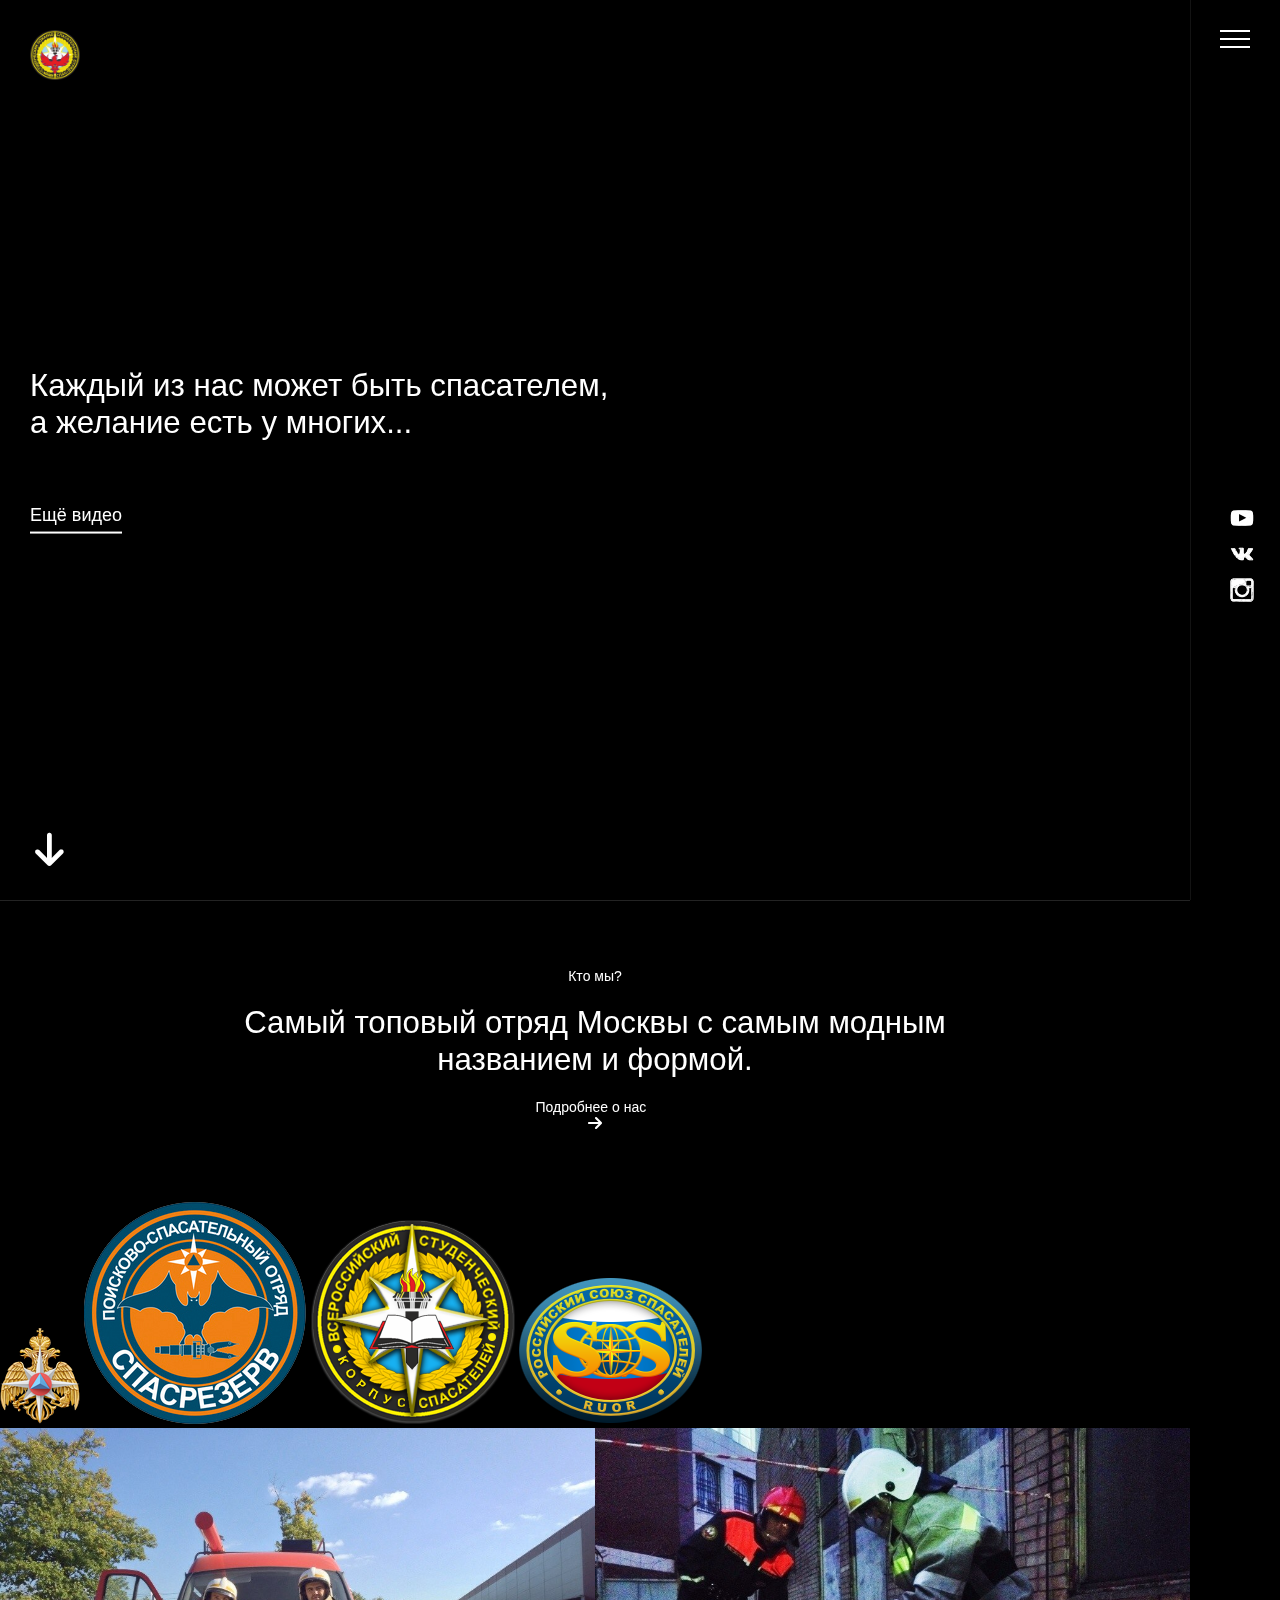
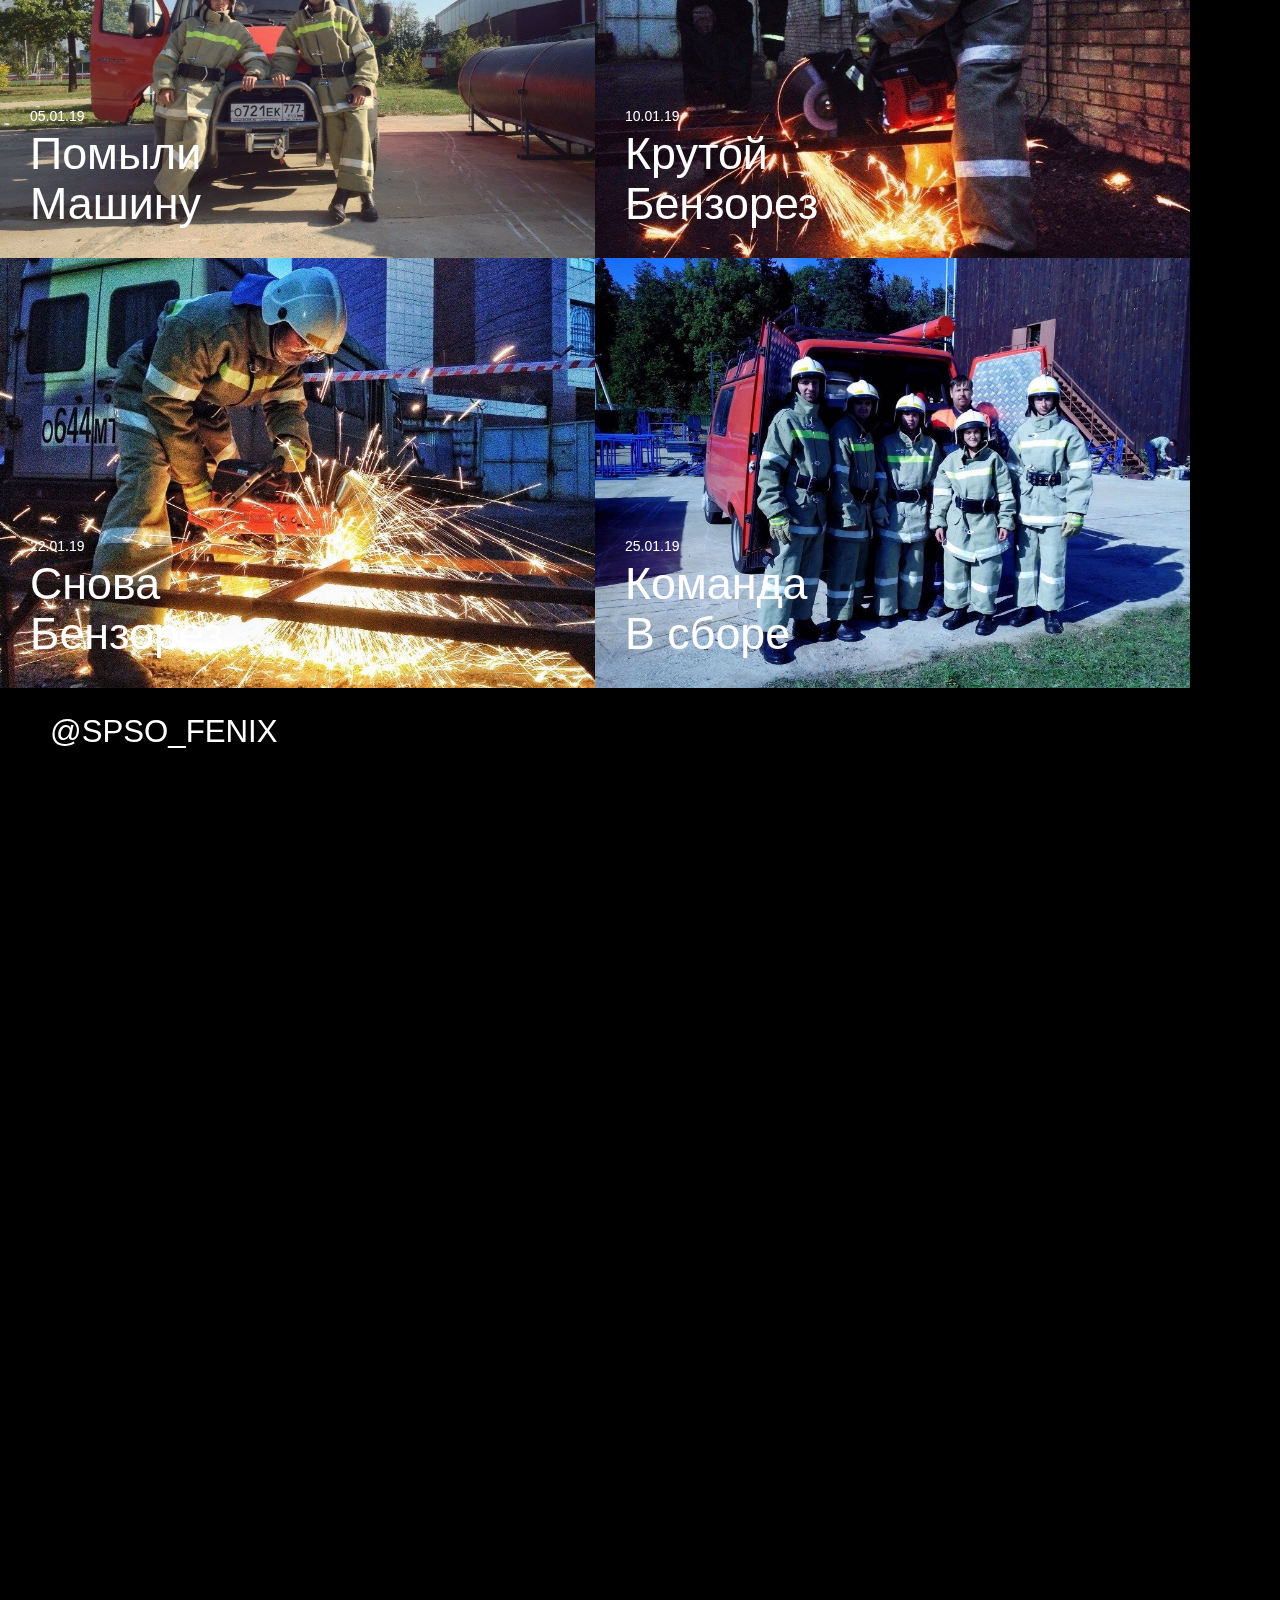
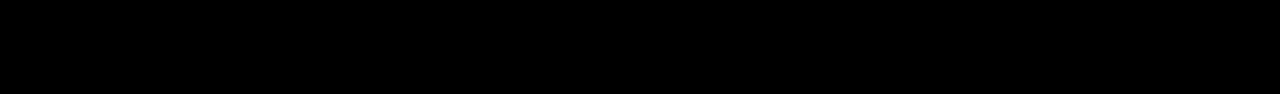
==== commit 07ca94ac: "new" ====
--- a/index.html
+++ b/index.html
@@ -51,7 +51,7 @@
     <p>+7(985)513-35-29<br>
     <a href="mailto:spso_fenix@gmail.com" onclick="ga(&#39;send&#39;, &#39;event&#39;, &#39;contact&#39;, &#39;email&#39;, &#39;footer&#39;);">spso_fenix@gmail.com</a></p>
     <a href="#" class="cta-btn-form form-link" target="_blank" onclick="ga(&#39;send&#39;, &#39;event&#39;, &#39;contact&#39;, &#39;project planner&#39;, &#39;footer&#39;);"><span>Записаться в Отряд</span> <span class="icon-ArrowRight"></span></a>
-    <a href="#" target="_blank" class="cta-btn-form manual-link"><span>Записаться в Отряд</span> <span class="icon-ArrowRight"></span></a></div></div><span class="icon-ArrowUp"></span><div class="logotype"></div></div>
+    <a href="#" target="_blank" class="cta-btn-form manual-link"><span>Записаться в Отряд</span> <span class="icon-ArrowRight"></span></a></div></div><span class="icon-ArrowUp"></span></div>
 <div class="nav-btn-wrap">
     <!--Навигация по сайту-->
     <button class="c-hamburger c-hamburger--htx">
@@ -80,9 +80,9 @@
 </div>
 <div class="ajax-wrap">
     <!--Видео-->
-    <div id="hero-bg-vid" data-vide-bg="mp4: VS.mp4, poster:home-bg.jpg " data-vide-options="bgColor: #000000, loop: true, controls: true, muted: true, position: 50% 50%, posterType: jpg"><div style="position: absolute; z-index: 1; top: 0px; left: 0px; bottom: 0px; right: 0px; overflow: hidden; background-size: cover; background-color: rgb(0, 0, 0); background-repeat: no-repeat; background-position: 50% 50%; background-image: none;">
-        <video controls = "" autoplay="" loop="" preload="auto" muted="" style="margin: auto; position: absolute; z-index: -1; top: 50%; left: 50%; transform: translate(-50%, -50%); visibility: visible; opacity: 1; width: auto; height: 916px;" data-video="0">
-            <!--        <source src="VS.mp4" type="video/mp4"> -->
+    <div id="hero-bg-vid" data-vide-bg="mp4: VS.mp4, poster:home-bg.jpg " data-vide-options="bgColor: #000000, loop: true, muted: true, position: 50% 50%, posterType: jpg"><div style="position: absolute; z-index: 1; top: 0px; left: 0px; bottom: 0px; right: 0px; overflow: hidden; background-size: cover; background-color: rgb(0, 0, 0); background-repeat: no-repeat; background-position: 50% 50%; background-image: none;">
+        <video autoplay="" loop="" preload="auto" muted="" style="margin: auto; position: absolute; z-index: -1; top: 50%; left: 50%; transform: translate(-50%, -50%); visibility: visible; opacity: 1; width: auto; height: 916px;" data-video="0">
+           <source src="VS.mp4" type="video/mp4">
                 </video>
             </div>
             </div>
--- a/css/style.css
+++ b/css/style.css
@@ -180,72 +180,63 @@
 FONT FACE (IN YOUR FACE)
 *********************/
 @font-face {
-  font-family: 'ApercuBold';
-  src: url("../fonts/apercu-bold-webfont.eot");
-  src: url("../fonts/apercu-bold-webfont.eot?#iefix") format("embedded-opentype"), url("../fonts/apercu-bold-webfont.svg#ApercuBold") format("svg"), url("../fonts/apercu-bold-webfont.woff") format("woff"), url("../fonts/apercu-bold-webfont.ttf") format("truetype");
+  font-family: 'AlegreyaSansBold';
+  src: url("../fonts/alegreyasans-bold.ttf") format("truetype");
   font-weight: bold;
   font-style: normal; }
 
 @font-face {
-  font-family: 'ApercuBoldItalic';
-  src: url("../fonts/apercu-bolditalic-webfont.eot");
-  src: url("../fonts/apercu-bolditalic-webfont.eot?#iefix") format("embedded-opentype"), url("../fonts/apercu-bolditalic-webfont.svg#ApercuBoldItalic") format("svg"), url("../fonts/apercu-bolditalic-webfont.woff") format("woff"), url("../fonts/apercu-bolditalic-webfont.ttf") format("truetype");
+  font-family: 'AlegreyaSansBoldItalic';
+  src: url("../fonts/alegreyasans-bolditalic.ttf") format("truetype");
   font-weight: normal;
   font-style: normal; }
 
 @font-face {
-  font-family: 'ApercuItalic';
-  src: url("../fonts/apercu-italic-webfont.eot");
-  src: url("../fonts/apercu-italic-webfont.eot?#iefix") format("embedded-opentype"), url("../fonts/apercu-italic-webfont.svg#ApercuItalic") format("svg"), url("../fonts/apercu-italic-webfont.woff") format("woff"), url("../fonts/apercu-italic-webfont.ttf") format("truetype");
+  font-family: 'AlegreyaSansItalic';
+  src: url("../fonts/alegreyasans-italic.ttf") format("truetype");
   font-weight: normal;
   font-style: normal; }
 
 @font-face {
-  font-family: 'ApercuLight';
-  src: url("../fonts/apercu-light-webfont.eot");
-  src: url("../fonts/apercu-light-webfont.eot?#iefix") format("embedded-opentype"), url("../fonts/apercu-light-webfont.svg#ApercuLight") format("svg"), url("../fonts/apercu-light-webfont.woff") format("woff"), url("../fonts/apercu-light-webfont.ttf") format("truetype");
+  font-family: 'AlegreyaSansLight';
+  src: url("../fonts/alegreyasans-light.ttf") format("truetype");
   font-weight: normal;
   font-style: normal; }
 
 @font-face {
-  font-family: 'ApercuLightItalic';
-  src: url("../fonts/apercu-lightitalic-webfont.eot");
-  src: url("../fonts/apercu-lightitalic-webfont.eot?#iefix") format("embedded-opentype"), url("../fonts/apercu-lightitalic-webfont.svg#ApercuLightItalic") format("svg"), url("../fonts/apercu-lightitalic-webfont.woff") format("woff"), url("../fonts/apercu-lightitalic-webfont.ttf") format("truetype");
+  font-family: 'AlegreyaSansLightItalic';
+  src: url("../fonts/alegreyasans-lightitalic.ttf") format("truetype");
   font-weight: normal;
   font-style: normal; }
 
 @font-face {
-  font-family: 'ApercuMedium';
-  src: url("../fonts/apercu-medium-webfont.eot");
-  src: url("../fonts/apercu-medium-webfont.eot?#iefix") format("embedded-opentype"), url("../fonts/apercu-medium-webfont.svg#ApercuMedium") format("svg"), url("../fonts/apercu-medium-webfont.woff") format("woff"), url("../fonts/apercu-medium-webfont.ttf") format("truetype");
+  font-family: 'AlegreyaSansMedium';
+  src: url("../fonts/alegreyasans-medium.ttf") format("truetype");
   font-weight: normal;
   font-style: normal; }
 
 @font-face {
-  font-family: 'ApercuMediumItalic';
-  src: url("../fonts/apercu-mediumitalic-webfont.eot");
-  src: url("../fonts/apercu-mediumitalic-webfont.eot?#iefix") format("embedded-opentype"), url("../fonts/apercu-mediumitalic-webfont.svg#ApercuMediumItalic") format("svg"), url("../fonts/apercu-mediumitalic-webfont.woff") format("woff"), url("../fonts/apercu-mediumitalic-webfont.ttf") format("truetype");
+  font-family: 'AlegreyaSansMediumItalic';
+  src: url("../fonts/alegreyasans-mediumitalic.ttf") format("truetype");
   font-weight: normal;
   font-style: normal; }
 
 @font-face {
-  font-family: 'ApercuMono';
-  src: url("../fonts/apercu-mono-webfont.eot");
-  src: url("../fonts/apercu-mono-webfont.eot?#iefix") format("embedded-opentype"), url("../fonts/apercu-mono-webfont.svg#ApercuMono") format("svg"), url("../fonts/apercu-mono-webfont.woff") format("woff"), url("../fonts/apercu-mono-webfont.ttf") format("truetype");
+  font-family: 'AlegreyaSansThin';
+  src: url("../fonts/alegreyasans-thin.ttf") format("truetype");
   font-weight: normal;
   font-style: normal; }
 
 @font-face {
-  font-family: 'ApercuRegular';
-  src: url("../fonts/apercu-regular-webfont.eot");
-  src: url("../fonts/apercu-regular-webfont.eot?#iefix") format("embedded-opentype"), url("../fonts/apercu-regular-webfont.svg#ApercuRegular") format("svg"), url("../fonts/apercu-regular-webfont.woff") format("woff"), url("../fonts/apercu-regular-webfont.ttf") format("truetype");
+  font-family: 'AlegreyaSansRegular';
+  src: url("../fonts/alegreyasans-regular.ttf") format("truetype");
   font-weight: normal;
   font-style: normal; }
 
 @font-face {
   font-family: 'icomoon';
   src: url("../fonts/icomoon.eot?6l5p4f");
-  src: url("../fonts/icomoon.eot?6l5p4f#iefix") format("embedded-opentype"), url("../fonts/icomoon.woff2?6l5p4f") format("woff2"), url("../fonts/icomoon.ttf?6l5p4f") format("truetype"), url(".../fonts/icomoon.woff?6l5p4f") format("woff"), url("../fonts/icomoon.svg?6l5p4f#icomoon") format("svg");
+  src: url("../fonts/icomoon.eot?6l5p4f#iefix") format("embedded-opentype"), url("../fonts/icomoon.ttf?6l5p4f") format("truetype"), url("../fonts/icomoon.woff?6l5p4f") format("woff"), url("../fonts/icomoon.svg?6l5p4f#icomoon") format("svg");
   font-weight: normal;
   font-style: normal; }
 
@@ -257,7 +248,6 @@
   font-variant: normal;
   text-transform: none;
   line-height: 1;
-  /* Better Font Rendering =========== */
   -webkit-font-smoothing: antialiased;
   -moz-osx-font-smoothing: grayscale; }
 
@@ -398,7 +388,6 @@
     padding: 0 15px;
     width: 75%; } }
 
-/* Portrait tablet to landscape */
 @media (min-width: 768px) and (max-width: 1029px) {
   .t-hidden {
     display: none; }
@@ -468,7 +457,6 @@
     padding: 0 15px;
     width: 85.7142857%; } }
 
-/* Landscape to small desktop */
 @media (min-width: 1030px) {
   .d-hidden {
     display: none; }
@@ -561,24 +549,8 @@
     padding: 0 15px;
     width: 8.33%; } }
 
-/*TblKBA GOO*/
-
-.cta-btn .icon-ArrowRightClean, .cta-btn-form .icon-ArrowRightClean {
-  position: absolute;
-  top: 19px;
-  right: 13px;
-  font-size: 16px;
-  padding-left: 10px;
-  -webkit-transform: translate3d(-5px, 0, 0);
-  transform: translate3d(-5px, 0, 0);
-  -webkit-transition: -webkit-transform 0.3s;
-  transition: transform 0.3s;
-  -webkit-transition-timing-function: cubic-bezier(0.75, 0, 0.125, 1);
-  transition-timing-function: cubic-bezier(0.75, 0, 0.125, 1); }
-
 .cta-btn, .cta-btn-form {
   background-color: #fc766a ;
-    font-weight:bold;
   font-size: 14px;
   text-align: left;
   position: relative;
@@ -587,14 +559,14 @@
   -webkit-box-shadow: 0 2px 3px rgba(0, 0, 0, 0.4);
   -moz-box-shadow: 0 2px 3px rgba(0, 0, 0, 0.4);
   box-shadow: 0 2px 3px rgba(0, 0, 0, 0.4); }
-  .cta-btn:hover, .cta-btn:focus, .cta-btn-form:hover, .cta-btn-form:focus {
-    background-color: #fed65e;
-      color: #000;}
-  .cta-btn:active, .cta-btn-form:active {
-    background-color: #fed65e;
-      color: #000;}
-
-.cta-btn:hover .icon-ArrowRightClean, .cta-btn-form:hover .icon-ArrowRightClean {
+.cta-btn:hover, .cta-btn:focus, .cta-btn-form:hover, .cta-btn-form:focus {
+  background-color: #fed65e;
+  color: #000;}
+.cta-btn:active, .cta-btn-form:active {
+  background-color: #fed65e;
+  color: #000;}
+
+.cta-btn:hover .icon-ArrowRight, .cta-btn-form:hover .icon-ArrowRight {
   -webkit-transform: translate3d(0, 0, 0);
   transform: translate3d(0, 0, 0); }
 
@@ -609,7 +581,6 @@
   text-indent: -9999px;
   appearance: none;
   box-shadow: none;
-  border-radius: none;
   border: none;
   cursor: pointer;
   transition: background 0.3s;
@@ -672,26 +643,6 @@
 .open .c-hamburger--htx span::after {
   transition-delay: 0s, 0.3s; }
 
-a.smooth {
-  color: #fff;
-  -moz-transition: color 0.14s ease-in-out;
-  -o-transition: color 0.14s ease-in-out;
-  -webkit-transition: color 0.14s ease-in-out;
-  transition: color 0.14s ease-in-out; }
-  a.smooth:hover, a.smooth:focus {
-    color: #5e5e5e;
-    text-decoration: none;
-    outline: none; }
-  a.smooth:active {
-    color: #5e5e5e; }
-
-/******************************************************************
-Site Name:
-Author:
-
-Stylesheet: Form Styles
-
-******************************************************************/
 /*********************
 INPUTS
 *********************/
@@ -729,223 +680,223 @@
   -o-transition: background-color 0.24s ease-in-out;
   -webkit-transition: background-color 0.24s ease-in-out;
   transition: background-color 0.24s ease-in-out; }
-  input[type="text"]:focus, input[type="text"]:active,
-  input[type="password"]:focus,
-  input[type="password"]:active,
-  input[type="datetime"]:focus,
-  input[type="datetime"]:active,
-  input[type="datetime-local"]:focus,
-  input[type="datetime-local"]:active,
-  input[type="date"]:focus,
-  input[type="date"]:active,
-  input[type="month"]:focus,
-  input[type="month"]:active,
-  input[type="time"]:focus,
-  input[type="time"]:active,
-  input[type="week"]:focus,
-  input[type="week"]:active,
-  input[type="number"]:focus,
-  input[type="number"]:active,
-  input[type="email"]:focus,
-  input[type="email"]:active,
-  input[type="url"]:focus,
-  input[type="url"]:active,
-  input[type="search"]:focus,
-  input[type="search"]:active,
-  input[type="tel"]:focus,
-  input[type="tel"]:active,
-  input[type="color"]:focus,
-  input[type="color"]:active,
-  select:focus,
-  select:active,
-  textarea:focus,
-  textarea:active,
-  .field:focus,
-  .field:active {
-    background-color: #000000;
-    outline: none; }
-  input[type="text"].error, input[type="text"].is-invalid,
-  input[type="password"].error,
-  input[type="password"].is-invalid,
-  input[type="datetime"].error,
-  input[type="datetime"].is-invalid,
-  input[type="datetime-local"].error,
-  input[type="datetime-local"].is-invalid,
-  input[type="date"].error,
-  input[type="date"].is-invalid,
-  input[type="month"].error,
-  input[type="month"].is-invalid,
-  input[type="time"].error,
-  input[type="time"].is-invalid,
-  input[type="week"].error,
-  input[type="week"].is-invalid,
-  input[type="number"].error,
-  input[type="number"].is-invalid,
-  input[type="email"].error,
-  input[type="email"].is-invalid,
-  input[type="url"].error,
-  input[type="url"].is-invalid,
-  input[type="search"].error,
-  input[type="search"].is-invalid,
-  input[type="tel"].error,
-  input[type="tel"].is-invalid,
-  input[type="color"].error,
-  input[type="color"].is-invalid,
-  select.error,
-  select.is-invalid,
-  textarea.error,
-  textarea.is-invalid,
-  .field.error,
-  .field.is-invalid {
-    color: #fbe3e4;
-    border-color: #fbe3e4;
-    background-color: #000000;
-    background-position: 99% center;
-    background-repeat: no-repeat;
-    background-image: url([data-uri]);
-    outline-color: #fbe3e4; }
-  input[type="text"].success, input[type="text"].is-valid,
-  input[type="password"].success,
-  input[type="password"].is-valid,
-  input[type="datetime"].success,
-  input[type="datetime"].is-valid,
-  input[type="datetime-local"].success,
-  input[type="datetime-local"].is-valid,
-  input[type="date"].success,
-  input[type="date"].is-valid,
-  input[type="month"].success,
-  input[type="month"].is-valid,
-  input[type="time"].success,
-  input[type="time"].is-valid,
-  input[type="week"].success,
-  input[type="week"].is-valid,
-  input[type="number"].success,
-  input[type="number"].is-valid,
-  input[type="email"].success,
-  input[type="email"].is-valid,
-  input[type="url"].success,
-  input[type="url"].is-valid,
-  input[type="search"].success,
-  input[type="search"].is-valid,
-  input[type="tel"].success,
-  input[type="tel"].is-valid,
-  input[type="color"].success,
-  input[type="color"].is-valid,
-  select.success,
-  select.is-valid,
-  textarea.success,
-  textarea.is-valid,
-  .field.success,
-  .field.is-valid {
-    color: #e6efc2;
-    border-color: #e6efc2;
-    background-color: #000000;
-    background-position: 99% center;
-    background-repeat: no-repeat;
-    background-image: url([data-uri]);
-    outline-color: #e6efc2; }
-  input[type="text"][disabled], input[type="text"].is-disabled,
-  input[type="password"][disabled],
-  input[type="password"].is-disabled,
-  input[type="datetime"][disabled],
-  input[type="datetime"].is-disabled,
-  input[type="datetime-local"][disabled],
-  input[type="datetime-local"].is-disabled,
-  input[type="date"][disabled],
-  input[type="date"].is-disabled,
-  input[type="month"][disabled],
-  input[type="month"].is-disabled,
-  input[type="time"][disabled],
-  input[type="time"].is-disabled,
-  input[type="week"][disabled],
-  input[type="week"].is-disabled,
-  input[type="number"][disabled],
-  input[type="number"].is-disabled,
-  input[type="email"][disabled],
-  input[type="email"].is-disabled,
-  input[type="url"][disabled],
-  input[type="url"].is-disabled,
-  input[type="search"][disabled],
-  input[type="search"].is-disabled,
-  input[type="tel"][disabled],
-  input[type="tel"].is-disabled,
-  input[type="color"][disabled],
-  input[type="color"].is-disabled,
-  select[disabled],
-  select.is-disabled,
-  textarea[disabled],
-  textarea.is-disabled,
-  .field[disabled],
-  .field.is-disabled {
-    cursor: not-allowed;
-    border-color: #cfcfcf;
-    opacity: 0.6; }
-    input[type="text"][disabled]:focus, input[type="text"][disabled]:active, input[type="text"].is-disabled:focus, input[type="text"].is-disabled:active,
-    input[type="password"][disabled]:focus,
-    input[type="password"][disabled]:active,
-    input[type="password"].is-disabled:focus,
-    input[type="password"].is-disabled:active,
-    input[type="datetime"][disabled]:focus,
-    input[type="datetime"][disabled]:active,
-    input[type="datetime"].is-disabled:focus,
-    input[type="datetime"].is-disabled:active,
-    input[type="datetime-local"][disabled]:focus,
-    input[type="datetime-local"][disabled]:active,
-    input[type="datetime-local"].is-disabled:focus,
-    input[type="datetime-local"].is-disabled:active,
-    input[type="date"][disabled]:focus,
-    input[type="date"][disabled]:active,
-    input[type="date"].is-disabled:focus,
-    input[type="date"].is-disabled:active,
-    input[type="month"][disabled]:focus,
-    input[type="month"][disabled]:active,
-    input[type="month"].is-disabled:focus,
-    input[type="month"].is-disabled:active,
-    input[type="time"][disabled]:focus,
-    input[type="time"][disabled]:active,
-    input[type="time"].is-disabled:focus,
-    input[type="time"].is-disabled:active,
-    input[type="week"][disabled]:focus,
-    input[type="week"][disabled]:active,
-    input[type="week"].is-disabled:focus,
-    input[type="week"].is-disabled:active,
-    input[type="number"][disabled]:focus,
-    input[type="number"][disabled]:active,
-    input[type="number"].is-disabled:focus,
-    input[type="number"].is-disabled:active,
-    input[type="email"][disabled]:focus,
-    input[type="email"][disabled]:active,
-    input[type="email"].is-disabled:focus,
-    input[type="email"].is-disabled:active,
-    input[type="url"][disabled]:focus,
-    input[type="url"][disabled]:active,
-    input[type="url"].is-disabled:focus,
-    input[type="url"].is-disabled:active,
-    input[type="search"][disabled]:focus,
-    input[type="search"][disabled]:active,
-    input[type="search"].is-disabled:focus,
-    input[type="search"].is-disabled:active,
-    input[type="tel"][disabled]:focus,
-    input[type="tel"][disabled]:active,
-    input[type="tel"].is-disabled:focus,
-    input[type="tel"].is-disabled:active,
-    input[type="color"][disabled]:focus,
-    input[type="color"][disabled]:active,
-    input[type="color"].is-disabled:focus,
-    input[type="color"].is-disabled:active,
-    select[disabled]:focus,
-    select[disabled]:active,
-    select.is-disabled:focus,
-    select.is-disabled:active,
-    textarea[disabled]:focus,
-    textarea[disabled]:active,
-    textarea.is-disabled:focus,
-    textarea.is-disabled:active,
-    .field[disabled]:focus,
-    .field[disabled]:active,
-    .field.is-disabled:focus,
-    .field.is-disabled:active {
-      background-color: #d5edf8; }
+input[type="text"]:focus, input[type="text"]:active,
+input[type="password"]:focus,
+input[type="password"]:active,
+input[type="datetime"]:focus,
+input[type="datetime"]:active,
+input[type="datetime-local"]:focus,
+input[type="datetime-local"]:active,
+input[type="date"]:focus,
+input[type="date"]:active,
+input[type="month"]:focus,
+input[type="month"]:active,
+input[type="time"]:focus,
+input[type="time"]:active,
+input[type="week"]:focus,
+input[type="week"]:active,
+input[type="number"]:focus,
+input[type="number"]:active,
+input[type="email"]:focus,
+input[type="email"]:active,
+input[type="url"]:focus,
+input[type="url"]:active,
+input[type="search"]:focus,
+input[type="search"]:active,
+input[type="tel"]:focus,
+input[type="tel"]:active,
+input[type="color"]:focus,
+input[type="color"]:active,
+select:focus,
+select:active,
+textarea:focus,
+textarea:active,
+.field:focus,
+.field:active {
+  background-color: #000000;
+  outline: none; }
+input[type="text"].error, input[type="text"].is-invalid,
+input[type="password"].error,
+input[type="password"].is-invalid,
+input[type="datetime"].error,
+input[type="datetime"].is-invalid,
+input[type="datetime-local"].error,
+input[type="datetime-local"].is-invalid,
+input[type="date"].error,
+input[type="date"].is-invalid,
+input[type="month"].error,
+input[type="month"].is-invalid,
+input[type="time"].error,
+input[type="time"].is-invalid,
+input[type="week"].error,
+input[type="week"].is-invalid,
+input[type="number"].error,
+input[type="number"].is-invalid,
+input[type="email"].error,
+input[type="email"].is-invalid,
+input[type="url"].error,
+input[type="url"].is-invalid,
+input[type="search"].error,
+input[type="search"].is-invalid,
+input[type="tel"].error,
+input[type="tel"].is-invalid,
+input[type="color"].error,
+input[type="color"].is-invalid,
+select.error,
+select.is-invalid,
+textarea.error,
+textarea.is-invalid,
+.field.error,
+.field.is-invalid {
+  color: #fbe3e4;
+  border-color: #fbe3e4;
+  background-color: #000000;
+  background-position: 99% center;
+  background-repeat: no-repeat;
+  background-image: url([data-uri]);
+  outline-color: #fbe3e4; }
+input[type="text"].success, input[type="text"].is-valid,
+input[type="password"].success,
+input[type="password"].is-valid,
+input[type="datetime"].success,
+input[type="datetime"].is-valid,
+input[type="datetime-local"].success,
+input[type="datetime-local"].is-valid,
+input[type="date"].success,
+input[type="date"].is-valid,
+input[type="month"].success,
+input[type="month"].is-valid,
+input[type="time"].success,
+input[type="time"].is-valid,
+input[type="week"].success,
+input[type="week"].is-valid,
+input[type="number"].success,
+input[type="number"].is-valid,
+input[type="email"].success,
+input[type="email"].is-valid,
+input[type="url"].success,
+input[type="url"].is-valid,
+input[type="search"].success,
+input[type="search"].is-valid,
+input[type="tel"].success,
+input[type="tel"].is-valid,
+input[type="color"].success,
+input[type="color"].is-valid,
+select.success,
+select.is-valid,
+textarea.success,
+textarea.is-valid,
+.field.success,
+.field.is-valid {
+  color: #e6efc2;
+  border-color: #e6efc2;
+  background-color: #000000;
+  background-position: 99% center;
+  background-repeat: no-repeat;
+  background-image: url([data-uri]);
+  outline-color: #e6efc2; }
+input[type="text"][disabled], input[type="text"].is-disabled,
+input[type="password"][disabled],
+input[type="password"].is-disabled,
+input[type="datetime"][disabled],
+input[type="datetime"].is-disabled,
+input[type="datetime-local"][disabled],
+input[type="datetime-local"].is-disabled,
+input[type="date"][disabled],
+input[type="date"].is-disabled,
+input[type="month"][disabled],
+input[type="month"].is-disabled,
+input[type="time"][disabled],
+input[type="time"].is-disabled,
+input[type="week"][disabled],
+input[type="week"].is-disabled,
+input[type="number"][disabled],
+input[type="number"].is-disabled,
+input[type="email"][disabled],
+input[type="email"].is-disabled,
+input[type="url"][disabled],
+input[type="url"].is-disabled,
+input[type="search"][disabled],
+input[type="search"].is-disabled,
+input[type="tel"][disabled],
+input[type="tel"].is-disabled,
+input[type="color"][disabled],
+input[type="color"].is-disabled,
+select[disabled],
+select.is-disabled,
+textarea[disabled],
+textarea.is-disabled,
+.field[disabled],
+.field.is-disabled {
+  cursor: not-allowed;
+  border-color: #cfcfcf;
+  opacity: 0.6; }
+input[type="text"][disabled]:focus, input[type="text"][disabled]:active, input[type="text"].is-disabled:focus, input[type="text"].is-disabled:active,
+input[type="password"][disabled]:focus,
+input[type="password"][disabled]:active,
+input[type="password"].is-disabled:focus,
+input[type="password"].is-disabled:active,
+input[type="datetime"][disabled]:focus,
+input[type="datetime"][disabled]:active,
+input[type="datetime"].is-disabled:focus,
+input[type="datetime"].is-disabled:active,
+input[type="datetime-local"][disabled]:focus,
+input[type="datetime-local"][disabled]:active,
+input[type="datetime-local"].is-disabled:focus,
+input[type="datetime-local"].is-disabled:active,
+input[type="date"][disabled]:focus,
+input[type="date"][disabled]:active,
+input[type="date"].is-disabled:focus,
+input[type="date"].is-disabled:active,
+input[type="month"][disabled]:focus,
+input[type="month"][disabled]:active,
+input[type="month"].is-disabled:focus,
+input[type="month"].is-disabled:active,
+input[type="time"][disabled]:focus,
+input[type="time"][disabled]:active,
+input[type="time"].is-disabled:focus,
+input[type="time"].is-disabled:active,
+input[type="week"][disabled]:focus,
+input[type="week"][disabled]:active,
+input[type="week"].is-disabled:focus,
+input[type="week"].is-disabled:active,
+input[type="number"][disabled]:focus,
+input[type="number"][disabled]:active,
+input[type="number"].is-disabled:focus,
+input[type="number"].is-disabled:active,
+input[type="email"][disabled]:focus,
+input[type="email"][disabled]:active,
+input[type="email"].is-disabled:focus,
+input[type="email"].is-disabled:active,
+input[type="url"][disabled]:focus,
+input[type="url"][disabled]:active,
+input[type="url"].is-disabled:focus,
+input[type="url"].is-disabled:active,
+input[type="search"][disabled]:focus,
+input[type="search"][disabled]:active,
+input[type="search"].is-disabled:focus,
+input[type="search"].is-disabled:active,
+input[type="tel"][disabled]:focus,
+input[type="tel"][disabled]:active,
+input[type="tel"].is-disabled:focus,
+input[type="tel"].is-disabled:active,
+input[type="color"][disabled]:focus,
+input[type="color"][disabled]:active,
+input[type="color"].is-disabled:focus,
+input[type="color"].is-disabled:active,
+select[disabled]:focus,
+select[disabled]:active,
+select.is-disabled:focus,
+select.is-disabled:active,
+textarea[disabled]:focus,
+textarea[disabled]:active,
+textarea.is-disabled:focus,
+textarea.is-disabled:active,
+.field[disabled]:focus,
+.field[disabled]:active,
+.field.is-disabled:focus,
+.field.is-disabled:active {
+  background-color: #d5edf8; }
 
 input[type="password"] {
   letter-spacing: 0.3em; }
@@ -960,29 +911,15 @@
   /* 1 */
   -moz-appearance: none;
   appearance: none;
-  background-image: url("/wp-content/themes/derepublica/library/images/down_arrow.png");
   background-repeat: no-repeat;
   background-size: 16px 8px;
   background-position: 95% center; }
 
 /*********************
-BASE (MOBILE) SIZE
-This are the mobile styles. It's what people see on their phones. If
-you set a great foundation, you won't need to add too many styles in
-the other stylesheets. Remember, keep it light: Speed is Important.
-*********************/
-/******************************************************************
-Site Name: De Republica
-Author: Eli Rae
-
-Stylesheet: Base Mobile Stylesheet
-
-******************************************************************/
-/*********************
 GENERAL STYLES
 *********************/
 body {
-  font-family: "ApercuRegular", Helvetica, Arial, sans-serif;
+  font-family: "AlegreyaSansMedium", Helvetica, Arial, sans-serif;
   font-size: 100%;
   color: #fff;
   background-color: #000;
@@ -993,9 +930,6 @@
   padding-bottom: calc(100vh);
   content: 'viewport-units-buggyfill; padding-bottom: calc(100vh)'; }
 
-ul.whr-info {
-  display: none; }
-
 .footer-contact-wrap a.manual-link {
   display: block;
   margin: 0 auto; }
@@ -1012,11 +946,11 @@
   display: none;
   margin: 0 auto; }
 
-.page-template-page-contact a.manual-link {
+a.manual-link {
   display: inline-block;
   margin: 0 auto; }
 
-.page-template-page-contact a.form-link {
+a.form-link {
   display: none;
   margin: 0 auto; }
 
@@ -1167,11 +1101,11 @@
   background: none;
   padding: 0; }
 
-.content section.featured-projects, .content section.delife, .content section.clients {
+.content section.featured-projects, .content section.delife {
   padding-top: 0;
   padding-bottom: 0; }
 
-.content section header h2, .full-width-title header, .project-call-to-action header {
+.content section header h2 {
   max-width: 768px;
   margin: 50px auto 50px auto;
   text-align: center;
@@ -1180,26 +1114,26 @@
   line-height: 1.2em;
   float: none; }
 
-.home .content section header h2, .page-template-page-studio .content section header h2, .single-services .services-list h2, .single-services .featured-projects header h2 {
+.home .content section header h2, .content section header h2, .services-list h2, .featured-projects header h2 {
   margin: 0 auto 0 auto;
   padding: 0px 50px; }
 
-.single-services .services-list {
+.services-list {
   padding-top: 0; }
 
-.home .content section header, .page-template-page-studio .content section header, .single-services .featured-projects header, .single-services .services-list header {
+.home .content section header, .content section header, .featured-projects header, .services-list header {
   padding: 67px 0; }
 
-.postid-2212 .featured-projects header {
+.featured-projects header {
   border-top: 1px solid #232323; }
 
 .home .content section.delife header {
   padding: 25px 0 44px 0; }
 
-.page-template-page-studio .services-list {
+.services-list {
   padding-top: 0; }
 
-.page-template-page-studio .services-list header {
+.services-list header {
   border-bottom: 1px solid #232323; }
 
 .services-list .services-wrap {
@@ -1219,12 +1153,6 @@
   padding: 20px 0 0 0;
   text-align: center; }
 
-.page-template-page-studio .content section header .view-more {
-  width: 160px;
-  margin: 0 auto 0 auto;
-  padding: 20px 0 0 0;
-  text-align: center; }
-
 .content section header .director-link {
   width: 145px; }
 
@@ -1234,7 +1162,7 @@
   margin: 0;
   float: left; }
 
-.content section header a p .icon-ArrowRightClean {
+.content section header a p .icon-ArrowRight {
   font-size: 16px;
   margin: 0;
   padding-top: 0px;
@@ -1258,112 +1186,11 @@
 .delife .m-all, .delife .t-1of3, .delife .t-1of2, .delife .d-1of6 {
   padding: 0; }
 
-.client .m-all, .clients .t-1of3, .clients .t-1of2, .clients .d-1of6 {
-  padding: 0; }
-
-.clients {
-  text-align: center; }
-
-.clients span {
-  width: 150px;
-  padding: 0px;
-  text-align: center;
-  line-height: 0; }
-
-.clients .client-grid {
-  float: left;
-  border-bottom: 1px solid #232323;
-  border-top: 1px solid #232323;
-  padding: 15px; }
-
-.clients .client-grid img {
-  width: 150px;
-  height: 150px; }
-
-.content section.client-references {
-  float: left;
-  text-align: center;
-  padding-bottom: 0; }
-
-.content section.client-references h2 {
-  margin: 35px auto;
-  font-size: 1.4em; }
-
-.home .content section.client-references header {
-  padding: 32px 0 33px 0; }
-
-.reference-grid {
-  float: left;
-  padding: 0 20px 48px 20px; }
-
-.reference-grid .d-1of3 {
-  padding: 0 25px; }
-
-.client-references .icon-quote {
-  font-size: 28px; }
-
-.client-references .ref {
-  font-size: 14px;
-  padding-top: 0;
-  margin-top: 0; }
-
-.client-references .ref-name {
-  font-size: 14px;
-  font-weight: bold;
-  padding-bottom: 5px;
-  margin-bottom: 0; }
-
-.reference-grid p.quote-body {
-  margin-top: 12px;
-  -webkit-hyphens: none;
-  -moz-hyphens: none;
-  hyphens: none;
-  font-size: 14px; }
-
-.reference-grid .div-line {
-  float: none;
-  margin: 0 auto;
-  display: block; }
-
-.reference-grid .div-line-wrap {
-  padding: 7px 0 20px 0; }
-
 .home .content section.services-list header {
   padding: 52px 0 65px 0;
   border-bottom: 1px solid #232323; }
 
-.services-grid {
-  float: left;
-  width: 100%;
-  text-align: center; }
-
-.services-grid ul {
-  text-align: center; }
-
-.services-grid ul li {
-  padding: 2px 0;
-  font-size: 14px; }
-
-.services-grid ul li a {
-  text-decoration: none; }
-
-.services-grid h3.list-title {
-  font-size: 18px; }
-
-.services-grid .div-line {
-  margin: 0 auto;
-  display: block;
-  float: none; }
-
-.services-grid .div-line-wrap {
-  padding: 0px 0 20px 0; }
-
-.single-services .services-grid .div-line {
-  margin: 0;
-  display: block;
-  float: left; }
-
-.single-services .services-list .services-grid .div-line {
+.services-list .div-line {
   margin: 0 auto;
   display: block;
   float: none; }
@@ -1384,716 +1211,17 @@
   -khtml-opacity: 1;
   filter: alpha(opacity=1); }
 
-.single-directors .content .rollin {
-  -webkit-transition: opacity 0.35s, -webkit-transform 0.35s;
-  transition: opacity 0.35s, transform 0.35s;
-  opacity: 1;
-  -moz-opacity: 1;
-  -khtml-opacity: 1;
-  filter: alpha(opacity=1); }
-
 /*********************
 SERVICES STYLES
 *********************/
-.vidspace-centre {
-  margin: 0 auto;
-  max-width: 860px; }
-
-.postid-2212 .vidspace-centre {
-  margin: 0 auto;
-  max-width: 980px; }
-
-.service-info-centre {
-  margin: 0 auto;
-  max-width: 900px;
-  padding: 0 30px; }
-
-.service-info-wrap {
-  height: 550px;
-  position: relative; }
-
-.service-info-inner {
-  left: 50%;
-  top: 50%;
-  position: absolute;
-  -webkit-transform: translate(-50%, -50%);
-  -ms-transform: translate(-50%, -50%);
-  transform: translate(-50%, -50%); }
-
-.service-info-content p {
-  font-size: 14px;
-  line-height: 1.3em; }
-
-.service-info-inner .service-info-content {
-  max-width: 375px; }
-
-.service-info-inner .service-info-feature-img {
-  width: 260px;
-  height: auto; }
-
-.service-info-inner .service-info-feature-img img {
-  width: 100%;
-  height: auto; }
-
-.service-info-inner .service-info-content .cta-btn-form {
-  margin-top: 15px; }
-
-.service-info-inner h2 {
-  margin-top: 0;
-  font-size: 1.4em;
-  text-align: center; }
-
-.service-info {
-  float: left;
-  width: 100%;
-  border-bottom: 1px solid #232323;
-  border-top: 1px solid #232323;
-  height: 550px; }
-
-.single-services .content section.services {
-  padding-bottom: 0; }
-
-.single-services .header-tagline-wrap h1 {
-  font-weight: 600;
-  font-size: 22px;
-  margin: 0;
-  padding: 0;
-  line-height: 1.2em; }
-
-.single-services .header-tagline-wrap p {
-  font-size: 12px;
-  line-height: 1.4em;
-  margin: 0;
-  opacity: 1;
-  -webkit-hyphens: none;
-  -moz-hyphens: none;
-  hyphens: none; }
-
-.single-services .header-tagline-wrap h4 {
-  font-weight: normal;
-  font-size: 12px;
-  line-height: 1.4em;
-  padding: 0 0 12px 0;
-  margin: 0; }
-
-.single-services .header-tagline-wrap .service-showreel-wrapper-mobile .see-more-btn {
-  font-size: 12px;
-  text-decoration: none;
-  border-bottom: 2px solid #fff; }
-
-.single-services .header-tagline-wrap .service-showreel-wrapper-mobile {
-  margin: 15px auto 15px auto;
-  position: relative;
-  height: 85px;
-  width: 153px; }
-
-.single-services .header-tagline-wrap .inner-mobile {
-  position: absolute;
-  top: 0;
-  width: 100%;
-  height: 100%;
-  z-index: 2; }
-
-.single-services .header-tagline-wrap .overlay-mobile {
-  position: absolute;
-  top: 0;
-  width: 100%;
-  height: 100%;
-  z-index: 3;
-  opacity: 0.1;
-  -moz-opacity: 0.1;
-  -khtml-opacity: 0.1;
-  filter: alpha(opacity=0.1);
-  background: #000000; }
-
-.single-services .header-tagline-wrap .mobile-play-icon {
-  position: absolute;
-  top: 0;
-  width: 100%;
-  height: 100%;
-  z-index: 4; }
-
-.single-services .header-tagline-wrap .inner-mobile img {
-  max-width: 153px;
-  height: auto;
-  -webkit-border-radius: 10px;
-  -moz-border-radius: 10px;
-  border-radius: 10px; }
-
-.single-services .mobile-logo-header {
-  height: 22px;
-  width: 120px;
-  margin: 0 auto 12px auto; }
-
-.single-services .header-tagline-wrap .service-showreel-wrapper-mobile h4 {
-  font-weight: normal;
-  font-size: 12px;
-  line-height: 1.4em;
-  padding: 0;
-  margin: 0; }
-
-.single-services .header-tagline-wrap {
-  width: 100%;
-  left: 50%;
-  padding: 0 15px 0 15px;
-  display: block;
-  position: absolute;
-  text-align: center;
-  -webkit-transform: translate(-50%, -50%);
-  -ms-transform: translate(-50%, -50%);
-  transform: translate(-50%, -50%); }
-
-.single-services .header-main {
-  max-width: 300px;
-  margin: 0 auto; }
-
-.single-services .service-cta-wrapper-mobile .client-grid .m-1of4 {
-  padding: 0; }
-
-.single-services .service-cta-wrapper-mobile .client-grid {
-  max-width: 300px;
-  margin: 0 auto; }
-
-.single-services .service-cta-wrapper {
-  width: 295px;
-  height: 530px;
-  text-align: center;
-  left: 50%;
-  -webkit-transform: translate(-50%, -50%);
-  -ms-transform: translate(-50%, -50%);
-  transform: translate(-50%, -50%);
-  top: 50%;
-  position: absolute; }
-
-.single-services .service-cta-wrapper-mobile h4 {
-  margin: 0;
-  padding: 0; }
-
-.single-services .service-showreel-wrapper {
-  width: 260px;
-  height: auto;
-  padding-left: 40px;
-  text-align: center;
-  left: 50%;
-  -webkit-transform: translate(-50%, -50%);
-  -ms-transform: translate(-50%, -50%);
-  transform: translate(-50%, -50%);
-  top: 50%;
-  position: absolute; }
-
-.single-services .service-digital-wrapper {
-  width: 260px;
-  height: auto;
-  padding-left: 40px;
-  text-align: center;
-  left: 50%;
-  -webkit-transform: translate(-50%, -50%);
-  -ms-transform: translate(-50%, -50%);
-  transform: translate(-50%, -50%);
-  top: 50%;
-  position: absolute; }
-
-.single-services .service-digital-wrapper .service-digital-watch-btn {
-  position: absolute;
-  left: 0px; }
-
-.single-services .service-digital-viewmore a {
-  font-size: 14px;
-  text-decoration: none;
-  border-bottom: 2px solid #fff;
-  padding-bottom: 4px; }
-
-.single-services .service-showreel-work-cta {
-  padding: 10px; }
-
-.single-services .service-showreel-work-cta a {
-  font-size: 14px;
-  border-bottom: 2px solid #fff;
-  text-decoration: none; }
-
-.single-services .service-showreel-inner .service-showreel-watch-btn {
-  position: absolute;
-  left: 0px; }
-
-.single-services .service-showreel-inner img {
-  width: 100%;
-  height: auto; }
-
-.single-services .service-showreel-inner .thumbnail-body img {
-  width: 90px;
-  height: 90px; }
-
-.header-holder {
-  float: left;
-  overflow: hidden;
-  position: relative;
-  width: 100%;
-  height: 100vh;
-  content: 'viewport-units-buggyfill; height: 100vh;';
-  display: block; }
-
-.single-services .service-showreel-title h3 {
-  font-size: 14px;
-  text-decoration: none;
-  display: inline-block;
-  height: 15px;
-  padding-bottom: 0;
-  margin-bottom: 15px; }
-
 .bottom .header-tagline-wrap {
   display: none; }
 
-.sub-service-list-1 {
-  padding-left: 0; }
-
-.sub-service-list-2 {
-  padding-right: 0; }
-
-.services-grid .m-all {
-  padding: 15px; }
-
-.services-grid .row {
-  float: left;
-  width: 100%; }
-
-.sub-service li {
-  padding: 2px 0;
-  font-size: 0.8em;
-  line-height: 1.3em;
-  list-style-position: inside;
-  text-indent: -20px;
-  padding-left: 20px; }
-
-.sub-service li:before {
-  font-family: 'icomoon';
-  content: "\e910";
-  float: left;
-  width: 1.4em;
-  color: #673BFF; }
-
-.single-services .header-tagline-wrap .service-showreel-wrapper-mobile a.video-link {
-  display: block; }
-
-.single-services .header-tagline-wrap a.video-link {
-  border-bottom: 2px solid #fff;
-  line-height: 1;
-  padding: 4px 0 8px 0;
-  display: block;
-  width: auto;
-  float: left;
-  margin: 8px 30px 0 0px;
-  font-size: 0.9em;
-  display: none; }
-
-.cta-btn {
-  font-size: 0.9em;
-  width: 230px; }
-
-.service-icon-wrap {
-  width: 14.2857142857%;
-  float: left;
-  text-align: right; }
-
-.services-grid {
-  width: 100%;
-  padding: 50px 0;
-  float: left;
-  border-bottom: 1px solid #232323;
-  border-top: 1px solid #232323; }
-
-.services-grid .service-icon-wrap span {
-  width: 100%;
-  font-size: 44px; }
-
-.service-icon-wrap h2.service-number {
-  padding: 0;
-  margin: 0 0 15px 0;
-  line-height: 1.1;
-  font-size: 1.4em;
-  font-family: "ApercuRegular", Helvetica, Arial, sans-serif; }
-
-.service-content-wrap {
-  width: 85.7142857%;
-  float: left;
-  padding-left: 30px;
-  text-align: left; }
-
-.service-content-wrap h2 {
-  padding: 0;
-  margin: 0 0 15px 0;
-  line-height: 1.1;
-  font-size: 1.4em; }
-
-.service-preview .div-line-wrap {
-  float: left;
-  width: 100%;
-  padding: 0px 0 15px 0; }
-
-.services .header-inner .div-line {
-  float: none;
-  width: 30px;
-  margin: 0 auto; }
-
-.services .header-inner .div-line-wrap {
-  padding: 0; }
-
-.header-inner {
-  text-align: center;
-  margin: 50px auto 50px auto; }
-
-.content section header .header-inner h2 {
-  margin: 35px auto 0px auto; }
-
-.services-menu-wrap {
-  text-align: center; }
-
-.services-menu-wrap ul {
-  text-align: center;
-  list-style: none;
-  margin: 0;
-  padding: 0; }
-
-.services-menu-wrap ul li {
-  display: inline;
-  margin: 0 5px; }
-
-.services-menu-wrap ul li a {
-  display: inline-block;
-  text-decoration: none;
-  color: #464646;
-  padding: 10px 0;
-  border-bottom: 2px solid #000000;
-  -moz-transition: color 0.4s ease-in-out;
-  -o-transition: color 0.4s ease-in-out;
-  -webkit-transition: color 0.4s ease-in-out;
-  transition: color 0.4s ease-in-out;
-  -moz-transition: border-bottom 0.4s ease-in-out;
-  -o-transition: border-bottom 0.4s ease-in-out;
-  -webkit-transition: border-bottom 0.4s ease-in-out;
-  transition: border-bottom 0.4s ease-in-out; }
-
-.services-menu-wrap ul li.selected a {
-  color: #fff;
-  border-bottom: 2px solid #ffffff;
-  -moz-transition: border-bottom 0.4s ease-in-out;
-  -o-transition: border-bottom 0.4s ease-in-out;
-  -webkit-transition: border-bottom 0.4s ease-in-out;
-  transition: border-bottom 0.4s ease-in-out; }
-
-.services-menu-wrap ul li a:hover, .services-menu-wrap ul li a:focus {
-  -moz-transition: color 0.4s ease-in-out;
-  -o-transition: color 0.4s ease-in-out;
-  -webkit-transition: color 0.4s ease-in-out;
-  transition: color 0.4s ease-in-out;
-  color: #ffffff; }
-
-ul.service-blocks li {
-  display: none; }
-
-ul.service-blocks li.selected {
-  display: block; }
-
-.contact-form-body span {
-  padding-right: 10px; }
-
-.contact-form-body a {
-  text-decoration: none; }
-
-.contact-form-body .icon-Vimeo-Icon {
-  font-size: 14px; }
-
-.contact-form-header h2 {
-  line-height: 1.1;
-  font-size: 1.4em; }
-
-.cta-header {
-  position: fixed;
-  top: 0px;
-  right: 0px;
-  width: 100%;
-  height: 60px;
-  background: #000000;
-  z-index: 50;
-  -moz-transition: z-index 0.6s ease-in-out;
-  -o-transition: z-index 0.6s ease-in-out;
-  -webkit-transition: z-index 0.6s ease-in-out;
-  transition: z-index 0.6s ease-in-out;
-  opacity: 1;
-  -moz-opacity: 1;
-  -khtml-opacity: 1;
-  filter: alpha(opacity=1);
-  -moz-transition: opacity 0.4s ease-in-out, top 0.4s ease-in-out;
-  -o-transition: opacity 0.4s ease-in-out, top 0.4s ease-in-out;
-  -webkit-transition: opacity 0.4s ease-in-out, top 0.4s ease-in-out;
-  transition: opacity 0.4s ease-in-out, top 0.4s ease-in-out; }
-
-.scrolltop .cta-header {
-  opacity: 0;
-  -moz-opacity: 0;
-  -khtml-opacity: 0;
-  filter: alpha(opacity=0);
-  top: -60px;
-  -moz-transition: opacity 0.4s ease-in-out, top 0.4s ease-in-out;
-  -o-transition: opacity 0.4s ease-in-out, top 0.4s ease-in-out;
-  -webkit-transition: opacity 0.4s ease-in-out, top 0.4s ease-in-out;
-  transition: opacity 0.4s ease-in-out, top 0.4s ease-in-out; }
-
-.loading .cta-header {
-  opacity: 0;
-  -moz-opacity: 0;
-  -khtml-opacity: 0;
-  filter: alpha(opacity=0); }
-
-.open .cta-header {
-  z-index: 50;
-  -moz-transition: z-index 0.4s ease-in-out;
-  -o-transition: z-index 0.4s ease-in-out;
-  -webkit-transition: z-index 0.4s ease-in-out;
-  transition: z-index 0.4s ease-in-out; }
-
-.cta-header-title {
-  position: absolute;
-  top: 0;
-  left: 0;
-  width: 100%;
-  text-align: center;
-  padding: 12px 0 10px 0px; }
-
-.cta-title {
-  font-weight: bold; }
-
-.cta-header-title .cta-btn {
-  margin-left: 0px;
-  font-size: 0.8em;
-  width: 210px;
-  padding: 10px 10px 10px 20px; }
-
-.cta-header-title .cta-btn .icon-ArrowRightClean {
-  top: 10px; }
-
-.cta-header .cta-header-logo .icon-logo {
-  opacity: 1;
-  -moz-opacity: 1;
-  -khtml-opacity: 1;
-  filter: alpha(opacity=1);
-  width: 40px;
-  height: 30px;
-  top: 17px; }
-
-.cta-header .cta-header-logo .icon-logo img {
-  width: 40px;
-  height: auto; }
-
-.single-services .vidspace {
-  background: #000000;
-  padding-right: 0px; }
-
 /*********************
 CONTACT PAGE STYLES
 *********************/
 .page-template-page-contact {
   padding-bottom: 0; }
-
-.page-template-page-contact .subscribe-wrap {
-  width: 100%;
-  float: left;
-  margin-bottom: 10px; }
-
-.page-template-page-contact #cm-ajax-email p {
-  padding: 0;
-  margin: 0; }
-
-.page-template-page-contact #cm-ajax-email {
-  border: none;
-  padding: 0;
-  margin: 0;
-  background: none;
-  border-bottom: 2px solid #ffffff;
-  font-size: 0.9em; }
-
-.open-subscribe .footer-contact .subscribe-wrap {
-  position: absolute;
-  left: 0px;
-  -moz-transition: left 0.4s ease-in-out;
-  -o-transition: left 0.4s ease-in-out;
-  -webkit-transition: left 0.4s ease-in-out;
-  transition: left 0.4s ease-in-out; }
-
-.footer-contact .subscribe-wrap {
-  position: absolute;
-  left: -250px;
-  -moz-transition: left 0.4s ease-in-out;
-  -o-transition: left 0.4s ease-in-out;
-  -webkit-transition: left 0.4s ease-in-out;
-  transition: left 0.4s ease-in-out; }
-
-.footer-contact .subscribe-wrap p {
-  padding: 0;
-  margin: 0; }
-
-.footer-contact .subscribe-wrap p strong {
-  font-weight: normal; }
-
-.footer-contact #cm-ajax-email {
-  border: none;
-  padding: 0;
-  margin: 0;
-  background: none;
-  border-bottom: 2px solid #ffffff;
-  font-size: 0.9em;
-  max-width: 200px; }
-
-.footer-contact input[type="submit"] {
-  background: none;
-  text-align: left;
-  color: #ffffff;
-  padding: 0;
-  border: none;
-  margin: 15px 0;
-  font-weight: bold;
-  float: left;
-  font-size: 14px; }
-
-.footer-contact .cm_ajax_loading, .page-template-page-contact .cm_ajax_loading {
-  left: 0;
-  width: 8em;
-  height: 8em;
-  margin-top: 15px;
-  float: left;
-  position: initial; }
-
-.footer-contact .cm_ajax_failed, .page-template-page-contact .cm_ajax_failed {
-  font-size: 0.9em;
-  padding-bottom: 10px;
-  float: left;
-  width: 100%;
-  padding-right: 30px; }
-
-/*********************
-FOOTER FORM STYLES
-*********************/
-.contact-form-wrap {
-  float: left;
-  width: 100%;
-  padding: 30px 0 60px 0; }
-
-.contact-form-wrap li.gfield {
-  float: left;
-  padding: 0 15px; }
-
-.contact-form-wrap .gform_wrapper .top_label .gfield_label, .contact-form-wrap .gform_wrapper .field_sublabel_above .ginput_complex.ginput_container label {
-  display: none; }
-
-.gform_wrapper ul li, .gform_wrapper ol li {
-  padding-left: 0px; }
-
-#main .gform_wrapper .gform_footer, .gform_confirmation_wrapper {
-  padding: 0 15px; }
-
-.gform_confirmation_wrapper h3 {
-  padding: 15px;
-  font-family: "ApercuRegular", Helvetica, Arial, sans-serif;
-  color: #fff;
-  text-decoration: none;
-  background-color: #5DA423;
-  text-transform: uppercase;
-  border-radius: 4px; }
-
-.gform_confirmation_wrapper p {
-  font-size: 13px; }
-
-button,
-html input[type="button"],
-input[type="reset"],
-input[type="submit"] {
-  float: right; }
-
-.gform_wrapper ul.gform_fields li.gfield {
-  padding-right: 0; }
-
-.gform_wrapper p.sub-title {
-  text-transform: uppercase;
-  font-size: 13px; }
-
-.gform_wrapper h3.sub-title {
-  text-transform: uppercase;
-  font-size: 13px; }
-
-.gform_wrapper ul.gform_fields li.gfield select {
-  font-size: 13px;
-  padding: 2px 0 2px 8px;
-  color: #ababaa;
-  -webkit-appearance: none;
-  -moz-appearance: none;
-  appearance: none; }
-
-.contact-form-wrap textarea {
-  font-size: 13px;
-  padding: 8px 0 8px 8px; }
-
-.contact-form-wrap .gform_wrapper input:not([type=radio]):not([type=checkbox]):not([type=submit]):not([type=button]):not([type=image]):not([type=file]) {
-  padding: 5px 10px;
-  font-size: 13px; }
-
-.gform_wrapper .field_sublabel_above .gfield_description {
-  color: #ccc;
-  display: none; }
-
-.gform_wrapper.gf_browser_chrome .gfield_checkbox li input#choice_2_13_1[type=checkbox] {
-  float: left;
-  margin-right: 10px; }
-
-#main .gform_wrapper ul.gform_fields li.gfield {
-  padding-right: 0px; }
-
-.contact-form-wrap .gform_wrapper .gfield_checkbox li input, .contact-form-wrap .gform_wrapper .gfield_checkbox li input[type=checkbox], #main .gform_wrapper .gfield_radio li input[type=radio] {
-  float: left;
-  margin-top: 3px;
-  margin-right: 5px; }
-
-.gfield_error input, .gfield_error textarea {
-  border: 1px solid #673BFF; }
-
-#gform_wrapper_1 {
-  padding-right: 15px; }
-
-.gfield_visibility_hidden {
-  display: none; }
-
-.validation_error {
-  float: left;
-  width: 100%;
-  padding: 15px; }
-
-.gform_ajax_spinner {
-  margin-left: 20px;
-  border: 4px solid rgba(255, 255, 255, 0.3);
-  border-left: 4px solid white;
-  animation: spinner 1.1s infinite linear;
-  border-radius: 50%;
-  width: 30px;
-  height: 30px; }
-
-@keyframes spinner {
-  0% {
-    transform: rotate(0deg); }
-  100% {
-    transform: rotate(360deg); } }
-
-.contact-form-header {
-  padding: 0 15px; }
-
-.contact-form-body p.sub-head {
-  font-weight: bold; }
-
-.contact-form-body p {
-  font-size: 13px; }
-
-.contact-form-body .icon-DR_RedBull {
-  font-size: 50px; }
-
-.contact-form-body .div-line-wrap {
-  padding: 0px 0 14px 0; }
 
 /*********************
 PROJECT PAGE STYLES
@@ -2149,7 +1277,7 @@
   line-height: 1.1;
   float: left; }
 
-.intro-body-copy p, .service-content-wrap p {
+.intro-body-copy p {
   margin-top: 0;
   font-size: 0.9em;
   line-height: 1.3em; }
@@ -2157,13 +1285,6 @@
 .intro-body-copy h4.overview-title {
   margin: 0 0 20px 0;
   line-height: 1; }
-
-.intro-body-copy p.project-tags, .service-content-wrap p.project-tags {
-  text-transform: uppercase;
-  font-size: 0.75em; }
-
-.intro-body-copy p.project-tags a, .service-content-wrap p.project-tags a {
-  text-decoration: none; }
 
 p.category-title {
   font-size: 0.9em;
@@ -2183,116 +1304,11 @@
   border-bottom: 2px solid #fff;
   width: 30px; }
 
-.single .full-width-title {
-  float: left; }
-
 .video-bg-section {
   width: 100%;
   height: 183px;
   position: relative;
   z-index: 4; }
-
-.content section.image-gallery {
-  padding: 0;
-  line-height: 0; }
-  .content section.image-gallery.video-gal-dir {
-    padding-bottom: 45px; }
-    .content section.image-gallery.video-gal-dir a.thumbnail-link {
-      opacity: 0.8;
-      -moz-opacity: 0.8;
-      -khtml-opacity: 0.8;
-      filter: alpha(opacity=0.8);
-      background: rgba(0, 0, 0, 0.1);
-      -moz-transition: background 0.3s ease-in-out;
-      -o-transition: background 0.3s ease-in-out;
-      -webkit-transition: background 0.3s ease-in-out;
-      transition: background 0.3s ease-in-out;
-      text-indent: inherit; }
-      .content section.image-gallery.video-gal-dir a.thumbnail-link:hover, .content section.image-gallery.video-gal-dir a.thumbnail-link:focus {
-        background: rgba(0, 0, 0, 0.4);
-        -moz-transition: background 0.3s ease-in-out;
-        -o-transition: background 0.3s ease-in-out;
-        -webkit-transition: background 0.3s ease-in-out;
-        transition: background 0.3s ease-in-out; }
-        .content section.image-gallery.video-gal-dir a.thumbnail-link:hover .icon-PlayIcon, .content section.image-gallery.video-gal-dir a.thumbnail-link:focus .icon-PlayIcon {
-          opacity: 1;
-          -moz-opacity: 1;
-          -khtml-opacity: 1;
-          filter: alpha(opacity=1); }
-
-.content .image-gallery-inner {
-  padding: 0 10px;
-  float: left;
-  width: 100%; }
-
-.content .image-gallery-inner h3 {
-  font-size: 1.1em;
-  font-family: "ApercuBold", Helvetica, Arial, sans-serif;
-  margin: 10px 0 0 0;
-  line-height: 1.15em; }
-
-.content .image-gallery-inner p {
-  line-height: 1.4em;
-  margin: 0; }
-
-.row-1 {
-  width: 100%;
-  max-width: 870px;
-  margin: 0 auto; }
-
-.row-2 {
-  width: 100%;
-  max-width: 870px;
-  margin: 0 auto; }
-
-.image-gallery img {
-  width: 100%;
-  height: auto; }
-
-.image-gallery .m-all, .image-gallery .t-all, .image-gallery .d-all, .image-gallery .t-1of2, .image-gallery .d-1of2 {
-  padding: 10px; }
-
-.content section .full-width-title h3 {
-  max-width: 768px;
-  margin: 50px auto;
-  text-align: center;
-  padding: 0px 25px;
-  font-size: 1.7em;
-  line-height: 1.2em;
-  float: none; }
-
-.content .full-width-title h3 {
-  font-size: 1.1em;
-  font-family: "ApercuBold", Helvetica, Arial, sans-serif;
-  margin: 0;
-  line-height: 1.15em; }
-
-.content .full-width-title p {
-  font-size: 0.6em;
-  line-height: 1.4em;
-  margin: 25px 0 0 0; }
-
-.project-call-to-action {
-  text-align: center; }
-
-.project-call-to-action h3 {
-  font-size: 0.8em;
-  line-height: 1.2em;
-  margin: 0 0 15px 0; }
-
-.project-call-to-action p {
-  font-size: 0.6em;
-  line-height: 1.2em; }
-
-.project-call-to-action p a {
-  text-decoration: none;
-  border-bottom: 2px solid #fff;
-  cursor: pointer; }
-
-.project-intro .feature-video {
-  height: 40%;
-  position: relative;
-  background: #000000; }
 
 .page-template-page-contact .work-intro .video-bg-section {
   background-color: transparent;
@@ -2306,7 +1322,7 @@
   opacity: 1;
   content: 'viewport-units-buggyfill;' 'height: 100vh;'; }
 
-.single-work .work-intro .video-bg-section, .page-template-page-studio .work-intro .video-bg-section {
+.work-intro .video-bg-section, .page-template-page-studio .work-intro .video-bg-section {
   background-color: transparent;
   position: absolute;
   width: 50%;
@@ -2318,412 +1334,14 @@
   opacity: 1;
   content: 'viewport-units-buggyfill;' 'height: 100vh;'; }
 
-.single-services #hero-bg-vid {
-  width: 100%;
-  right: auto;
-  left: 0; }
-
-.single-directors .intro-copy-inner {
-  padding: 0 20px 0 0px; }
-
-.single-directors .intro-copy-wrap {
-  height: 60%;
-  border-bottom: none; }
-
-.single-directors .video-bg-section {
-  height: 100%; }
-
-.single-directors .intro-copy h2 {
-  float: left;
-  margin: -25px 20px 10px 20px; }
-
-.single-directors .p.category-title {
-  margin: 0 0 30px 3px; }
-
-.single-directors .feature-video .thumbnail-wrap h4 {
-  padding: 0;
-  margin: 0;
-  font-size: 1.2em;
-  font-family: "ApercuBold", Helvetica, Arial, sans-serif; }
-
-.single-directors .feature-video .thumbnail-wrap {
-  width: 100%;
-  height: 100%;
-  position: absolute;
-  top: 0;
-  left: 0;
-  z-index: 50; }
-
-.single-directors .feature-video .thumbnail-wrap .div-line-wrap {
-  padding: 10px 0; }
-
-.single-directors .feature-video .thumbnail-wrap .div-line {
-  margin: 0 auto;
-  float: none;
-  display: block; }
-
-.single-directors .thumbnail-wrap .play-icon .icon-PlayIcon {
-  font-size: 50px;
-  -webkit-transition: opacity 0.55s, -webkit-transform 0.35s;
-  transition: opacity 0.55s; }
-
-.single-directors .feature-video .thumbnail-wrap p {
-  font-size: 0.9em; }
-
-.single-directors .vid-overlay {
-  position: absolute;
-  background: #000;
-  width: 100%;
-  height: 100%;
-  opacity: 0.1;
-  -moz-opacity: 0.1;
-  -khtml-opacity: 0.1;
-  filter: alpha(opacity=0.1);
-  -webkit-transition: opacity 0.55s, -webkit-transform 0.35s;
-  transition: opacity 0.55s; }
-
-.feature-video .thumbnail-cover:focus .vid-overlay, .feature-video .thumbnail-cover:hover .vid-overlay {
-  opacity: 0.7;
-  -moz-opacity: 0.7;
-  -khtml-opacity: 0.7;
-  filter: alpha(opacity=0.7);
-  -webkit-transition: opacity 0.55s, -webkit-transform 0.35s;
-  transition: opacity 0.55s; }
-
-.feature-video .thumbnail-cover:focus .icon-PlayIcon, .feature-video .thumbnail-cover:hover .icon-PlayIcon {
-  opacity: 1;
-  -moz-opacity: 1;
-  -khtml-opacity: 1;
-  filter: alpha(opacity=1);
-  -webkit-transition: opacity 0.55s, -webkit-transform 0.35s;
-  transition: opacity 0.55s; }
-
-.single-services .thumbnail-wrap .thumbnail-cover .play-icon-wrap {
-  text-align: center;
-  width: 100%;
-  -webkit-transform: translateY(-49%);
-  -ms-transform: translateY(-49%);
-  transform: translateY(-49%);
-  top: 49%;
-  left: 0;
-  position: absolute; }
-
-.post-type-archive-directors .director-reel .thumbnail-wrap .thumbnail-cover .play-icon-wrap {
-  text-align: center;
-  width: 100%;
-  -webkit-transform: translateY(-49%);
-  -ms-transform: translateY(-49%);
-  transform: translateY(-49%);
-  top: 49%;
-  left: 0;
-  position: absolute; }
-
-.single-services .thumbnail-wrap .quick-view:focus .thumbnail-body-inner, .single-services .thumbnail-wrap .quick-view:hover .thumbnail-body-inner {
-  opacity: 0;
-  -moz-opacity: 0;
-  -khtml-opacity: 0;
-  filter: alpha(opacity=0);
-  -webkit-transition: opacity 0.35s, -webkit-transform 0.35s;
-  transition: opacity 0.35s; }
-
-.single-services .thumbnail-wrap .thumbnail-cover .thumbnail-body-inner {
-  position: absolute;
-  bottom: 0;
-  left: 0;
-  width: 100%;
-  text-align: left;
-  padding: 25px;
-  opacity: 1;
-  -moz-opacity: 1;
-  -khtml-opacity: 1;
-  filter: alpha(opacity=1);
-  -webkit-transition: opacity 0.35s, -webkit-transform 0.35s;
-  transition: opacity 0.35s; }
-
-.post-type-archive-directors .director-reel .thumbnail-wrap .quick-view:focus .thumbnail-body-inner, .post-type-archive-directors .director-reel .thumbnail-wrap .quick-view:hover .thumbnail-body-inner {
-  opacity: 0;
-  -moz-opacity: 0;
-  -khtml-opacity: 0;
-  filter: alpha(opacity=0);
-  -webkit-transition: opacity 0.35s, -webkit-transform 0.35s;
-  transition: opacity 0.35s; }
-
-.post-type-archive-directors .director-reel .thumbnail-wrap .thumbnail-cover .thumbnail-body-inner {
-  position: relative;
-  bottom: 0;
-  left: 0;
-  width: 100%;
-  height: 250px;
-  text-align: left;
-  padding: 25px;
-  opacity: 1;
-  -moz-opacity: 1;
-  -khtml-opacity: 1;
-  filter: alpha(opacity=1);
-  -webkit-transition: opacity 0.35s, -webkit-transform 0.35s;
-  transition: opacity 0.35s; }
-
-.single-services .thumbnail-body {
-  height: 100%; }
-
-.single-services .thumbnail-wrap .thumbnail-cover .play-icon-wrap .icon-PlayIcon {
-  opacity: 0;
-  -moz-opacity: 0;
-  -khtml-opacity: 0;
-  filter: alpha(opacity=0);
-  font-size: 70px;
-  -webkit-transform: 0.35s;
-  transition: opacity 0.35s; }
-
-.single-services .thumbnail-wrap .thumbnail-cover:focus .play-icon-wrap .icon-PlayIcon, .single-services .thumbnail-wrap .thumbnail-cover:hover .play-icon-wrap .icon-PlayIcon {
-  opacity: 0.4;
-  -moz-opacity: 0.4;
-  -khtml-opacity: 0.4;
-  filter: alpha(opacity=0.4);
-  -webkit-transition: opacity 0.35s, -webkit-transform 0.35s;
-  transition: opacity 0.35s; }
-
-.post-type-archive-directors .thumbnail-wrap .thumbnail-cover .play-icon-wrap .icon-PlayIcon {
-  opacity: 0;
-  -moz-opacity: 0;
-  -khtml-opacity: 0;
-  filter: alpha(opacity=0);
-  font-size: 70px;
-  -webkit-transform: 0.35s;
-  transition: opacity 0.35s; }
-
-.post-type-archive-directors .thumbnail-wrap .thumbnail-cover:focus .play-icon-wrap .icon-PlayIcon, .post-type-archive-directors .thumbnail-wrap .thumbnail-cover:hover .play-icon-wrap .icon-PlayIcon {
-  opacity: 0.4;
-  -moz-opacity: 0.4;
-  -khtml-opacity: 0.4;
-  filter: alpha(opacity=0.4);
-  -webkit-transition: opacity 0.35s, -webkit-transform 0.35s;
-  transition: opacity 0.35s; }
-
-body.loading {
-  overflow-y: hidden; }
-
-.loading .main-loader {
-  width: 100%;
-  height: 100%;
-  display: block;
-  position: absolute;
-  top: 0;
-  left: 0;
-  z-index: 100;
-  background: #000;
-  opacity: 1;
-  -moz-opacity: 1;
-  -khtml-opacity: 1;
-  filter: alpha(opacity=1);
-  -webkit-transition: opacity 0.55s, -webkit-transform 0.35s;
-  transition: opacity 0.55s;
-  visibility: visible; }
-
-.main-loader {
-  width: 100%;
-  height: 100%;
-  display: block;
-  position: absolute;
-  top: 0;
-  left: 0;
-  z-index: 100;
-  visibility: hidden;
-  background: #000;
-  opacity: 0;
-  -moz-opacity: 0;
-  -khtml-opacity: 0;
-  filter: alpha(opacity=0);
-  -webkit-transition: opacity 0.55s, -webkit-transform 0.35s;
-  transition: opacity 0.55s; }
-
-.loader {
-  width: 100%;
-  height: 100%;
-  display: none;
-  position: absolute;
-  top: 0;
-  left: 0;
-  z-index: 60;
-  background: #000; }
-
-.loader-inner {
-  -webkit-transform: translateY(-49%);
-  -ms-transform: translateY(-49%);
-  transform: translateY(-49%);
-  top: 49%;
-  left: 49%;
-  position: absolute; }
-
-.loaded {
-  display: none; }
-
-.single-services .loaded {
-  display: block;
-  opacity: 0.4;
-  -moz-opacity: 0.4;
-  -khtml-opacity: 0.4;
-  filter: alpha(opacity=0.4); }
-
-.single-services .loaded .loader-inner {
-  display: none; }
-
-.full-width-video-bg {
-  position: relative; }
-
-.full-width-image .d-all, .full-width-video-launch .d-all, .project-intro .d-all {
-  padding: 0; }
-
-.phone-wrap {
-  height: 233px;
-  width: 120px;
-  float: left;
-  background: url("/wp-content/themes/derepublica/library/images/devices/iphoneX2.png") no-repeat;
-  background-size: 100%;
-  padding: 32px 13px 33px 13px;
-  display: block;
-  margin: 0; }
-
-.full-width-devices .d-all {
-  width: 360px;
-  margin: 50px auto;
-  float: none;
-  padding: 0; }
-
-.phone-wrap .viewport {
-  height: 100%;
-  width: 100%; }
-
-.content section.full-width-devices .bg-color {
-  background: #fff;
-  width: 100%;
-  height: 100%;
-  float: left; }
-
-.perspective-iphone .device-wrap {
-  float: left;
-  width: 100%;
-  height: 340px;
-  position: relative;
-  background: #fff; }
-
-.perspective-iphone .device-wrap .viewport {
-  width: 218px;
-  height: 140px;
-  margin: 0 auto; }
-
-.perspective-iphone .device-wrap .viewport-wrap {
-  width: 100%;
-  -webkit-transform: translateY(-50%);
-  -ms-transform: translateY(-50%);
-  transform: translateY(-50%);
-  top: 50%;
-  position: absolute;
-  left: 0; }
-
-.perspective-iphone .device-wrap .device-overlay {
-  background: url("/wp-content/themes/derepublica/library/images/devices/iphone-perspectiveX2.png") no-repeat;
-  width: 100%;
-  height: 340px;
-  position: absolute;
-  left: 0;
-  top: 0;
-  z-index: 5;
-  background-position: center center;
-  background-size: 480px 418px; }
-
-/*********************
-PAGE STYLES
-*********************/
-.page-template .content .row-1 {
-  padding: 0 30px; }
-
-.page-template .content section.full-width-title header {
-  margin: 50px auto; }
-
-.page-template .content .full-width-title h4 {
-  font-size: 1.5em; }
-
-.page-template .content .full-width-title p {
-  font-size: 1.4em; }
-
-.page-template .content .full-width-title ul {
-  font-size: 1.5em;
-  padding-bottom: 15px; }
-
-.page-template .content section.full-width-title header h2 {
-  font-size: 1em; }
-
-.page-template .content .full-width-title h3 {
-  font-size: 1.5em;
-  border-bottom: 2px solid #fff; }
-
-.page-template .content section.delife {
-  border-top: 1px solid #232323; }
-
-.page-template-page-studio .content section.delife {
-  border-top: none; }
-
-.studio-link {
-  float: left;
-  margin: 30px 0; }
-
-.studio-link .icon-ArrowRight {
-  float: left;
-  font-size: 38px;
-  margin-right: 25px;
-  margin-left: 0px;
-  -moz-transition: margin-left 0.8s cubic-bezier(0.7, 0, 0.034, 1) 0ms, margin-right 0.8s cubic-bezier(0.7, 0, 0.034, 1) 0ms, transform 3s cubic-bezier(0.32, 0.96, 0.75, 1);
-  -o-transition: margin-left 0.8s cubic-bezier(0.7, 0, 0.034, 1) 0ms, margin-right 0.8s cubic-bezier(0.7, 0, 0.034, 1) 0ms, transform 3s cubic-bezier(0.32, 0.96, 0.75, 1);
-  -webkit-transition: margin-left 0.8s cubic-bezier(0.7, 0, 0.034, 1) 0ms, margin-right 0.8s cubic-bezier(0.7, 0, 0.034, 1) 0ms, transform 3s cubic-bezier(0.32, 0.96, 0.75, 1);
-  transition: margin-left 0.8s cubic-bezier(0.7, 0, 0.034, 1) 0ms, margin-right 0.8s cubic-bezier(0.7, 0, 0.034, 1) 0ms, transform 3s cubic-bezier(0.32, 0.96, 0.75, 1); }
-
-.page-template .content .studio-link p {
-  float: left;
-  margin: 0;
-  padding: 0;
-  line-height: 1.5; }
-
-.page-template .content .studio-link a:hover .icon-ArrowRight {
-  margin-left: 10px;
-  margin-right: 15px;
-  -moz-transition: margin-left 0.4s cubic-bezier(0.7, 0, 0.034, 1) 0ms, margin-right 0.4s cubic-bezier(0.7, 0, 0.034, 1) 0ms, transform 3s cubic-bezier(0.32, 0.96, 0.75, 1);
-  -o-transition: margin-left 0.4s cubic-bezier(0.7, 0, 0.034, 1) 0ms, margin-right 0.4s cubic-bezier(0.7, 0, 0.034, 1) 0ms, transform 3s cubic-bezier(0.32, 0.96, 0.75, 1);
-  -webkit-transition: margin-left 0.4s cubic-bezier(0.7, 0, 0.034, 1) 0ms, margin-right 0.4s cubic-bezier(0.7, 0, 0.034, 1) 0ms, transform 3s cubic-bezier(0.32, 0.96, 0.75, 1);
-  transition: margin-left 0.4s cubic-bezier(0.7, 0, 0.034, 1) 0ms, margin-right 0.4s cubic-bezier(0.7, 0, 0.034, 1) 0ms, transform 3s cubic-bezier(0.32, 0.96, 0.75, 1); }
-
 /*********************
 THUMBNAIL STYLES
 *********************/
-.thumbnail-item {
-  padding: 0;
-  height: 250px;
-  float: left;
-  box-sizing: border-box;
-  -moz-box-sizing: border-box;
-  -webkit-box-sizing: border-box; }
-
 .thumbnail-cover {
   width: 100%;
   height: 100%;
   overflow: hidden;
   position: relative; }
-
-.delife .thumbnail-cover .thumbnail-body {
-  opacity: 0;
-  -moz-opacity: 0;
-  -khtml-opacity: 0;
-  filter: alpha(opacity=0);
-  -webkit-transition: opacity 0.35s, -webkit-transform 0.35s;
-  transition: opacity 0.35s; }
-
-.delife .thumbnail-cover:hover .thumbnail-body, .delife .thumbnail-cover:focus .thumbnail-body {
-  opacity: 1;
-  -moz-opacity: 1;
-  -khtml-opacity: 1;
-  filter: alpha(opacity=1);
-  -webkit-transition: opacity 0.55s, -webkit-transform 0.55s;
-  transition: opacity 0.55s; }
 
 .thumbnail-img-place {
   width: 100%;
@@ -2741,33 +1359,6 @@
   -webkit-transform: scale(1);
   transform: scale(1); }
 
-.content .vertical {
-  height: 500px; }
-
-.content .vertical .thumbnail-img-place {
-  height: 500px; }
-
-.content .director-reel .vertical {
-  height: 250px; }
-
-.content .director-reel .vertical .thumbnail-img-place {
-  height: 250px; }
-
-.vertical .thumbnail-title h2 {
-  display: inline-block;
-  -moz-transform: rotate(-90deg) translate(-100%, 0);
-  -o-transform: rotate(-90deg) translate(-100%, 0);
-  -ms-transform: rotate(-90deg) translate(-100%, 0);
-  -webkit-transform: rotate(-90deg) translate(-100%, 0);
-  transform: rotate(-90deg) translate(-100%, 0);
-  moz-transform-origin: top left 0;
-  -o-transform-origin: top left 0;
-  -ms-transform-origin: top left 0;
-  -webkit-transform-origin: top left 0;
-  transform-origin: top left 0;
-  padding: 0;
-  margin: 0; }
-
 .thumbnail-cover:hover .thumbnail-img-place, .thumbnail-body:hover .thumbnail-img-place, .thumbnail-cover:focus .thumbnail-img-place, .thumbnail-body:focus .thumbnail-img-place {
   width: 100%;
   opacity: 0.7;
@@ -2824,62 +1415,12 @@
   color: #fff;
   text-decoration: none; }
 
-.thumbnail-wrap .play-icon {
-  -webkit-transform: translateY(-50%);
-  -ms-transform: translateY(-50%);
-  transform: translateY(-50%);
-  top: 50%;
-  position: absolute;
-  left: 0;
-  padding: 0;
-  bottom: auto;
-  width: 100%;
-  text-align: center; }
-
-.director-reel .thumbnail-wrap .play-icon {
-  -webkit-transform: translateY(-50%);
-  -ms-transform: translateY(-50%);
-  transform: translateY(-50%);
-  top: 50%;
-  position: absolute;
-  left: 0;
-  padding: 0;
-  bottom: auto;
-  width: 100%;
-  height: 100%;
-  text-align: center; }
-
-.thumbnail-wrap .play-icon .icon-PlayIcon {
-  font-size: 90px;
-  opacity: 0.6;
-  -moz-opacity: 0.6;
-  -khtml-opacity: 0.6;
-  filter: alpha(opacity=0.6); }
-
-.delife .thumbnail-img-place {
-  height: 150px; }
-
-.delife .thumbnail-item {
-  height: 150px; }
-
-.delife .thumbnail-title h2 {
-  padding: 0;
-  margin: 0;
-  line-height: 1.1;
-  font-size: 0.9em; }
-
-.delife .thumbnail-body {
-  padding: 20px; }
-
 /*********************
 LINK STYLES
 *********************/
 a, a:visited {
   color: #fff;
-  cursor: pointer;
-  /* on hover */
-  /* on click */
-  /* mobile tap color */ }
+  cursor: pointer;}
   a:hover, a:focus, a:visited:hover, a:visited:focus {
     color: #e8e8e8; }
   a:link, a:visited:link {
@@ -2922,54 +1463,9 @@
 .header {
   background-color: #000000; }
 
-#logo {
-  margin: 0.75em 0; }
-  #logo a {
-    color: #fff; }
-
 /*********************
 SIDEBAR NAV STYLES
 *********************/
-.sidebar-bg {
-  background: #000;
-  opacity: 0;
-  -moz-opacity: 0;
-  -khtml-opacity: 0;
-  filter: alpha(opacity=0);
-  position: fixed;
-  left: 0;
-  top: 0;
-  z-index: 40;
-  width: 100%;
-  height: 100%;
-  opacity: 0;
-  transition: opacity .8s ease-in-out .2s;
-  pointer-events: none; }
-
-.open .sidebar-bg {
-  display: block;
-  pointer-events: all;
-  opacity: 0.4;
-  -moz-opacity: 0.4;
-  -khtml-opacity: 0.4;
-  filter: alpha(opacity=0.4);
-  transition: opacity .6s ease-in-out 0ms; }
-
-.open-bottom .side-nav .sidebar-bg {
-  background: #000;
-  opacity: 0;
-  -moz-opacity: 0;
-  -khtml-opacity: 0;
-  filter: alpha(opacity=0);
-  position: fixed;
-  left: 0;
-  top: 0;
-  z-index: 40;
-  width: 100%;
-  height: 100%;
-  opacity: 0;
-  transition: opacity .8s ease-in-out .2s;
-  pointer-events: none; }
 
 .side-nav {
   border-left: none;
@@ -3030,12 +1526,6 @@
 
 .scrolltop .arrow-push span.icon-ArrowDown {
   visibility: visible; }
-
-.single-services .arrow-push {
-  display: none; }
-
-.single-services .icon-logo {
-  display: none; }
 
 .arrow-push span.icon-ArrowUp {
   visibility: hidden; }
@@ -3283,17 +1773,6 @@
   -webkit-transition: margin-top 0.1s cubic-bezier(0.7, 0, 0.034, 1) 0ms, transform 0.1s cubic-bezier(0.32, 0.96, 0.75, 1), opacity 0.1s linear 0.2s;
   transition: margin-top 0.1s cubic-bezier(0.7, 0, 0.034, 1) 0ms, transform 0.1s cubic-bezier(0.32, 0.96, 0.75, 1), opacity 0.1s linear 0.2s; }
 
-.single-services .header-tagline {
-  float: none;
-  margin: 14px auto;
-  width: 100%;
-  max-width: 300px; }
-
-/*
-.header-tagline-wrap p{float: left; @include opacity(0);font-size: 13px;line-height: 1.2em;margin: 50px 0 0 0; width:100%; -webkit-transform: translateY(-50%);-ms-transform: translateY(-50%);transform: translateY(-50%); top: 50%;@include transition(margin-top .5s cubic-bezier(.8,0,.38,1) .3s, transform .3s cubic-bezier(.28,0,.55,.82), opacity .3s linear .3s);}
-.no-touch .scrolltop .header-tagline-wrap p{margin-top: 20px; @include opacity(1);@include transition( margin-top .2s cubic-bezier(.7,0,.034,1) 0ms, transform 0.2s cubic-bezier(.32,.96,.75,1), opacity .2s linear .3s);}
-.touch .header-tagline-wrap p{margin-top: 20px; @include opacity(1);@include transition( margin-top .2s cubic-bezier(.7,0,.034,1) 0ms, transform 0.2s cubic-bezier(.32,.96,.75,1), opacity .2s linear .3s);}
-*/
 .header-tagline-wrap h2 a {
   font-size: 0.6em;
   border-bottom: 2px solid #fff;
@@ -3303,18 +1782,6 @@
   width: auto;
   float: left;
   margin-right: 20px; }
-
-.loading .icon-logo {
-  -webkit-animation: flagAnimation 1s infinite;
-  -moz-animation: flagAnimation 1s infinite;
-  -o-animation: flagAnimation 1s infinite;
-  animation: flagAnimation 1s infinite;
-  opacity: 1;
-  -moz-opacity: 1;
-  -khtml-opacity: 1;
-  filter: alpha(opacity=1);
-  -webkit-transition: opacity 0.15s, -webkit-transform 0.15s;
-  transition: opacity 0.15s; }
 
 .icon-logo {
   position: fixed;
@@ -3364,29 +1831,7 @@
 .nav-btn-wrap .icon-MenuIcon {
   font-size: 20px; }
 
-.logotype {
-  bottom: 0;
-  left: 0;
-  position: absolute;
-  padding: 34px 30px;
-  z-index: 50; }
-
-.side-nav .logotype {
-  left: 0;
-  right: auto;
-  position: absolute; }
-
-.side-nav .logotype .svg-icon-DeRepublicaVertical img {
-  width: 32px;
-  height: auto; }
-
-.stroke {
-  margin: 20px auto;
-  background: #ffffff;
-  width: 2px;
-  padding: 20px 0; }
-
-.side-nav .stroke, .side-nav .status-text, .side-nav .logotype .svg-icon-DeRepublicaVertical, .footer-wrap .logotype .svg-icon-DeRepublicaVertical {
+.side-nav .status-text {
   opacity: 0;
   -moz-opacity: 0;
   -khtml-opacity: 0;
@@ -3395,58 +1840,6 @@
   -o-transition: margin-top 0.2s cubic-bezier(0.7, 0, 0.034, 1) 0ms, transform 0.2s cubic-bezier(0.32, 0.96, 0.75, 1), opacity 0.2s linear 0.3s;
   -webkit-transition: margin-top 0.2s cubic-bezier(0.7, 0, 0.034, 1) 0ms, transform 0.2s cubic-bezier(0.32, 0.96, 0.75, 1), opacity 0.2s linear 0.3s;
   transition: margin-top 0.2s cubic-bezier(0.7, 0, 0.034, 1) 0ms, transform 0.2s cubic-bezier(0.32, 0.96, 0.75, 1), opacity 0.2s linear 0.3s; }
-
-.open .side-nav .logotype .svg-icon-DeRepublicaVertical, .bottom .footer-wrap .logotype .svg-icon-DeRepublicaVertical {
-  opacity: 1;
-  -moz-opacity: 1;
-  -khtml-opacity: 1;
-  filter: alpha(opacity=1);
-  -moz-transition: margin-top 0.1s cubic-bezier(0.7, 0, 0.034, 1) 0ms, transform 0.1s cubic-bezier(0.32, 0.96, 0.75, 1), opacity 0.1s linear 0.1s;
-  -o-transition: margin-top 0.1s cubic-bezier(0.7, 0, 0.034, 1) 0ms, transform 0.1s cubic-bezier(0.32, 0.96, 0.75, 1), opacity 0.1s linear 0.1s;
-  -webkit-transition: margin-top 0.1s cubic-bezier(0.7, 0, 0.034, 1) 0ms, transform 0.1s cubic-bezier(0.32, 0.96, 0.75, 1), opacity 0.1s linear 0.1s;
-  transition: margin-top 0.1s cubic-bezier(0.7, 0, 0.034, 1) 0ms, transform 0.1s cubic-bezier(0.32, 0.96, 0.75, 1), opacity 0.1s linear 0.1s; }
-
-.logotype, .footer-wrap .logotype {
-  position: fixed;
-  right: 0;
-  bottom: 0;
-  left: auto; }
-
-.footer-wrap .logotype {
-  z-index: 2;
-  padding: 20px 18px; }
-
-.mobile-intro .logotype {
-  position: fixed;
-  right: 0;
-  bottom: 0;
-  left: auto;
-  z-index: 60;
-  font-size: 140px;
-  padding: 0px 20px;
-  opacity: 0;
-  -moz-opacity: 0;
-  -khtml-opacity: 0;
-  filter: alpha(opacity=0);
-  -webkit-transition: opacity 0.35s, -webkit-transform 0.35s;
-  transition: opacity 0.35s; }
-
-.scrolltop .mobile-intro .logotype {
-  opacity: 1;
-  -moz-opacity: 1;
-  -khtml-opacity: 1;
-  filter: alpha(opacity=1);
-  -webkit-transition: opacity 0.35s, -webkit-transform 0.35s;
-  transition: opacity 0.35s; }
-
-.vidspace .logotype .svg-icon-DeRepublicaVertical, .footer-wrap .logotype .svg-icon-DeRepublicaVertical img {
-  width: 25px;
-  height: auto; }
-
-.vidspace .logotype {
-  right: 0;
-  left: auto;
-  position: fixed; }
 
 .side-nav .status-text {
   height: 420px;
@@ -3621,10 +2014,7 @@
 *********************/
 .nav {
   border-bottom: 0;
-  margin: 0;
-  /* end .menu li */
-  /* highlight current page */
-  /* end current highlighters */ }
+  margin: 0;}
   .nav li a {
     display: block;
     color: #fff;
@@ -3633,186 +2023,17 @@
   .nav li ul.sub-menu li a,
   .nav li ul.children li a {
     padding-left: 30px; }
-
-/* end .nav */
 /*********************
 POSTS & CONTENT STYLES
 *********************/
 #content {
   margin-top: 1.5em; }
 
-.hentry header {
-  border-bottom: 1px solid #f8f9fa;
-  padding: 1.5em; }
-
-.hentry footer {
-  padding: 1.5em;
-  border-top: 1px solid #f8f9fa; }
-  .hentry footer p {
-    margin: 0; }
-
-/* end .hentry */
 .single-title,
 .page-title,
 .entry-title {
   margin: 0; }
 
-/* want to style individual post classes? Booya! */
-/* post by id (i.e. post-3) */
-/* general post style */
-/* general article on a page style */
-/* general style on an attatchment */
-/* sticky post style */
-/* hentry class */
-/* style by category (i.e. category-videos) */
-/* style by tag (i.e. tag-news) */
-/* post meta */
-.byline {
-  color: #9fa6b4;
-  font-style: italic;
-  margin: 0; }
-
-/* entry content */
-.entry-content {
-  padding: 1.5em 1.5em 0;
-  /*
-			image alignment on a screen this size may be
-			a bit difficult. It's set to start aligning
-			and floating images at the next breakpoint,
-			but it's up to you. Feel free to change it up.
-			*/ }
-  .entry-content p {
-    margin: 0 0 1.5em; }
-  .entry-content table {
-    width: 100%;
-    border: 1px solid #eaedf2;
-    margin-bottom: 1.5em; }
-    .entry-content table caption {
-      margin: 0 0 7px;
-      font-size: 0.75em;
-      color: #9fa6b4;
-      text-transform: uppercase;
-      letter-spacing: 1px; }
-  .entry-content tr {
-    border-bottom: 1px solid #eaedf2; }
-    .entry-content tr:nth-child(even) {
-      background-color: #f8f9fa; }
-  .entry-content td {
-    padding: 7px;
-    border-right: 1px solid #eaedf2; }
-    .entry-content td:last-child {
-      border-right: 0; }
-  .entry-content th {
-    background-color: #f8f9fa;
-    border-bottom: 1px solid #eaedf2;
-    border-right: 1px solid #eaedf2; }
-    .entry-content th:last-child {
-      border-right: 0; }
-  .entry-content blockquote {
-    margin: 0 0 1.5em 0.75em;
-    padding: 0 0 0 0.75em;
-    border-left: 3px solid #2980b9;
-    font-style: italic;
-    color: #9fa6b4; }
-  .entry-content dd {
-    margin-left: 0;
-    font-size: 0.9em;
-    color: #787878;
-    margin-bottom: 1.5em; }
-  .entry-content img {
-    margin: 0 0 1.5em 0;
-    max-width: 100%;
-    height: auto; }
-  .entry-content .size-auto,
-  .entry-content .size-full,
-  .entry-content .size-large,
-  .entry-content .size-medium,
-  .entry-content .size-thumbnail {
-    max-width: 100%;
-    height: auto; }
-  .entry-content pre {
-    background: #000000;
-    color: #f8f9fa;
-    font-size: 0.9em;
-    padding: 1.5em;
-    margin: 0 0 1.5em;
-    border-radius: 3px; }
-
-/* end .entry-content */
-.wp-caption {
-  max-width: 100%;
-  background: #eee;
-  padding: 5px;
-  /* images inside wp-caption */ }
-  .wp-caption img {
-    max-width: 100%;
-    margin-bottom: 0;
-    width: 100%; }
-  .wp-caption p.wp-caption-text {
-    font-size: 0.85em;
-    margin: 4px 0 7px;
-    text-align: center; }
-
-/* end .wp-caption */
-/* image gallery styles */
-/* end .gallery */
-/* gallery caption styles */
-.tags {
-  margin: 0; }
-
-/******************************************************************
-PAGE NAVI STYLES
-******************************************************************/
-.pagination,
-.wp-prev-next {
-  margin: 1.5em 0; }
-
-.pagination {
-  text-align: center; }
-  .pagination ul {
-    display: inline-block;
-    background-color: #fff;
-    white-space: nowrap;
-    padding: 0;
-    clear: both;
-    border-radius: 3px; }
-  .pagination li {
-    padding: 0;
-    margin: 0;
-    float: left;
-    display: inline;
-    overflow: hidden;
-    border-right: 1px solid #eaedf2; }
-  .pagination a, .pagination span {
-    margin: 0;
-    text-decoration: none;
-    padding: 0;
-    line-height: 1em;
-    font-size: 1em;
-    font-weight: normal;
-    padding: 0.75em;
-    min-width: 1em;
-    display: block;
-    color: #2980b9; }
-    .pagination a:hover, .pagination a:focus, .pagination span:hover, .pagination span:focus {
-      background-color: #2980b9;
-      color: #fff; }
-  .pagination .current {
-    cursor: default;
-    color: #fff; }
-    .pagination .current:hover, .pagination .current:focus {
-      background-color: #fff;
-      color: #fff; }
-
-/* end .bones_page_navi */
-/* fallback previous & next links */
-.wp-prev-next .prev-link {
-  float: left; }
-
-.wp-prev-next .next-link {
-  float: right; }
-
-/* end .wp-prev-next */
 /*********************
 FOOTER STYLES
 *********************/
@@ -3821,16 +2042,6 @@
   background-color: #000000;
   color: #f8f9fa; }
 
-/*
-	if you checked out the link above:
-	http://www.alistapart.com/articles/organizing-mobile/
-	you'll want to style the footer nav
-	a bit more in-depth. Remember to keep
-	it simple because you'll have to
-	override these styles for the desktop
-	view.
-	*/
-/* end .footer-links */
 @media only screen and (max-width: 374px) {
   .header-main h4 {
     display: none; }
@@ -3841,19 +2052,10 @@
 
 /*********************
 LARGER MOBILE DEVICES
-This is for devices like the Galaxy Note or something that's
-larger than an iPhone but smaller than a tablet. Let's call them
-tweeners.
 *********************/
 @media only screen and (min-width: 481px) {
-  /******************************************************************
-Site Name:
-Author:
-
-Stylesheet: 481px and Up Stylesheet
-
-******************************************************************/
-  /*********************
+
+/*********************
 THUMBNAIL STYLES
 *********************/
   .thumbnail-img-place {
@@ -3896,108 +2098,33 @@
     display: none; }
   .page-template-page-contact a.form-link {
     display: inline-block; }
+
   /*********************
 PROJECT PAGE STYLES
 *********************/
-  .content .image-gallery-inner {
-    padding: 0 15px;
-    float: left;
-    width: 100%; }
-  .row-1 {
-    width: 100%;
-    max-width: 870px;
-    margin: 0 auto; }
-  .row-2 {
-    width: 100%;
-    max-width: 870px;
-    margin: 0 auto; }
-  .image-gallery img {
-    width: 100%;
-    height: auto; }
-  .image-gallery .m-all, .image-gallery .t-all, .image-gallery .d-all, .image-gallery .t-1of2, .image-gallery .d-1of2 {
-    padding: 15px; }
+
   .intro-copy-inner {
     width: 95%;
     max-width: 400px;
     margin: 0 auto; }
   .single-directors .intro-copy-inner {
     padding: 0 20px 0 0px; }
-  .perspective-iphone .device-wrap {
-    float: left;
-    width: 100%;
-    height: 340px;
-    position: relative;
-    background: #fff; }
-  .perspective-iphone .device-wrap .viewport {
-    width: 260px;
-    height: 167px;
-    margin: 0 auto; }
-  .perspective-iphone .device-wrap .viewport-wrap {
-    width: 100%;
-    -webkit-transform: translateY(-50%);
-    -ms-transform: translateY(-50%);
-    transform: translateY(-50%);
-    top: 50%;
-    position: absolute;
-    left: 0; }
-  .perspective-iphone .device-wrap .device-overlay {
-    background: url("/wp-content/themes/derepublica/library/images/devices/iphone-perspectiveX2.png") no-repeat;
-    width: 100%;
-    height: 340px;
-    position: absolute;
-    left: 0;
-    top: 0;
-    z-index: 5;
-    background-position: center center;
-    background-size: 580px 504px; }
+
   /*********************
 NAVIGATION STYLES
 *********************/
-  /* .menu is clearfixed inside mixins.scss */
-  .menu {
-    /* end .menu ul */ }
-    .menu ul {
-      /* end .menu ul li */
-      /* highlight current page */
-      /* end current highlighters */ }
-      .menu ul li {
-        /*
-				plan your menus and drop-downs wisely.
-				*/ }
+  .menu {}
+    .menu ul {}
+      .menu ul li {}
         .menu ul li a {
-          /*
-					you can use hover styles here even though this size
-					has the possibility of being a mobile device.
-					*/ }
-  /* end .menu */
+          }
+
   /*********************
 SIDEBAR NAV STYLES
 *********************/
   .header-tagline-wrap h2 {
     font-size: 1.6em; }
-  .sidebar-bg {
-    background: #000;
-    opacity: 0;
-    -moz-opacity: 0;
-    -khtml-opacity: 0;
-    filter: alpha(opacity=0);
-    position: fixed;
-    left: 0;
-    top: 0;
-    z-index: 40;
-    width: 100%;
-    height: 100%;
-    opacity: 0;
-    transition: opacity .8s ease-in-out .2s;
-    pointer-events: none; }
-  .open .sidebar-bg {
-    display: block;
-    pointer-events: all;
-    opacity: 0.4;
-    -moz-opacity: 0.4;
-    -khtml-opacity: 0.4;
-    filter: alpha(opacity=0.4);
-    transition: opacity .6s ease-in-out 0ms; }
+
   .icon-logo {
     position: fixed;
     left: 30px;
@@ -4022,20 +2149,7 @@
     position: fixed;
     right: 0;
     z-index: 103; }
-  .nav-btn-wrap .icon-MenuIcon {
-    font-size: 20px; }
-  .logotype {
-    bottom: 0;
-    left: 0;
-    position: absolute;
-    padding: 34px 30px;
-    z-index: 50; }
-  .stroke {
-    margin: 20px 12px;
-    background: #ffffff;
-    width: 2px;
-    padding: 20px 0;
-    display: block; }
+
   .open .main-menu {
     width: 333px;
     overflow: hidden;
@@ -4185,53 +2299,17 @@
     -moz-opacity: 1;
     -khtml-opacity: 1;
     filter: alpha(opacity=1); }
-  /*********************
-POSTS & CONTENT STYLES
-*********************/
-  /* entry content */
-  .entry-content {
-    /* at this larger size, we can start to align images */ }
-    .entry-content .alignleft, .entry-content img.alignleft {
-      margin-right: 1.5em;
-      display: inline;
-      float: left; }
-    .entry-content .alignright, .entry-content img.alignright {
-      margin-left: 1.5em;
-      display: inline;
-      float: right; }
-    .entry-content .aligncenter, .entry-content img.aligncenter {
-      margin-right: auto;
-      margin-left: auto;
-      display: block;
-      clear: both; }
-  /* end .entry-content */ }
-
+}
 /*********************
 TABLET & SMALLER LAPTOPS
-This is the average viewing window. So Desktops, Laptops, and
-in general anyone not viewing on a mobile device. Here's where
-you can add resource intensive styles.
 *********************/
 @media only screen and (min-width: 768px) {
-  /******************************************************************
-Site Name:
-Author:
-
-Stylesheet: Tablet & Small Desktop Stylesheet
-
-Here's where you can start getting into the good stuff.
-This size will work on iPads, other tablets, and desktops.
-So you can start working with more styles, background images,
-and other resources. You'll also notice the grid starts to
-come into play. Have fun!
-
-******************************************************************/
-  /*********************
+
+ /*********************
 LAYOUT & GRID STYLES
 *********************/
-  .wrap {
-    width: 760px; }
-  .content section header h2, .full-width-title header, .project-call-to-action header {
+
+  .content section header h2 {
     max-width: 830px;
     margin: 75px auto;
     text-align: center;
@@ -4242,20 +2320,7 @@
     float: left;
     width: 100%;
     padding-right: 90px; }
-  .clients span {
-    width: 180px;
-    padding: 0px;
-    text-align: center; }
-  .clients .client-grid img {
-    width: 180px;
-    height: 180px; }
-  .content section.image-gallery {
-    padding-right: 90px;
-    line-height: 0; }
-  .services-list .services-grid .row {
-    float: none; }
-  .services-list .services-grid {
-    padding: 50px 15px 50px 15px; }
+
   /*********************
 HEADER STYLES
 *********************/
@@ -4271,313 +2336,16 @@
     display: block;
     width: 58px;
     height: 44px; }
-  /*********************
-PAGE STYLES
-*********************/
-  .page-template .content .row-1 {
-    padding: 0 30px; }
-  .page-template .content section.full-width-title header {
-    margin: 0px auto; }
-  .page-template .content .full-width-title h4 {
-    font-size: 1.5em; }
-  .page-template .content .full-width-title p {
-    font-size: 1.5em; }
-  .page-template .content .full-width-title ul {
-    font-size: 1.5em;
-    padding-bottom: 30px; }
-  .page-template .content section.full-width-title header h2 {
-    font-size: 1em; }
-  .page-template .content .full-width-title h3 {
-    font-size: 2.7em;
-    border-bottom: 2px solid #fff;
-    line-height: 1.15em; }
-  .page-template .content section.delife {
-    border-top: 1px solid #232323; }
-  .page-template-page-studio .content section.delife {
-    border-top: none; }
-  .studio-link {
-    float: left;
-    margin: 30px 0; }
-  .studio-link .icon-ArrowRight {
-    float: left;
-    font-size: 38px;
-    margin-right: 25px;
-    margin-left: 0px;
-    -moz-transition: margin-left 0.8s cubic-bezier(0.7, 0, 0.034, 1) 0ms, margin-right 0.8s cubic-bezier(0.7, 0, 0.034, 1) 0ms, transform 3s cubic-bezier(0.32, 0.96, 0.75, 1);
-    -o-transition: margin-left 0.8s cubic-bezier(0.7, 0, 0.034, 1) 0ms, margin-right 0.8s cubic-bezier(0.7, 0, 0.034, 1) 0ms, transform 3s cubic-bezier(0.32, 0.96, 0.75, 1);
-    -webkit-transition: margin-left 0.8s cubic-bezier(0.7, 0, 0.034, 1) 0ms, margin-right 0.8s cubic-bezier(0.7, 0, 0.034, 1) 0ms, transform 3s cubic-bezier(0.32, 0.96, 0.75, 1);
-    transition: margin-left 0.8s cubic-bezier(0.7, 0, 0.034, 1) 0ms, margin-right 0.8s cubic-bezier(0.7, 0, 0.034, 1) 0ms, transform 3s cubic-bezier(0.32, 0.96, 0.75, 1); }
-  .page-template .content .studio-link p {
-    float: left;
-    margin: 0;
-    padding: 0;
-    line-height: 1.5; }
-  .page-template .content .studio-link a:hover .icon-ArrowRight {
-    margin-left: 10px;
-    margin-right: 15px;
-    -moz-transition: margin-left 0.4s cubic-bezier(0.7, 0, 0.034, 1) 0ms, margin-right 0.4s cubic-bezier(0.7, 0, 0.034, 1) 0ms, transform 3s cubic-bezier(0.32, 0.96, 0.75, 1);
-    -o-transition: margin-left 0.4s cubic-bezier(0.7, 0, 0.034, 1) 0ms, margin-right 0.4s cubic-bezier(0.7, 0, 0.034, 1) 0ms, transform 3s cubic-bezier(0.32, 0.96, 0.75, 1);
-    -webkit-transition: margin-left 0.4s cubic-bezier(0.7, 0, 0.034, 1) 0ms, margin-right 0.4s cubic-bezier(0.7, 0, 0.034, 1) 0ms, transform 3s cubic-bezier(0.32, 0.96, 0.75, 1);
-    transition: margin-left 0.4s cubic-bezier(0.7, 0, 0.034, 1) 0ms, margin-right 0.4s cubic-bezier(0.7, 0, 0.034, 1) 0ms, transform 3s cubic-bezier(0.32, 0.96, 0.75, 1); }
+
   /*********************
 SERVICES STYLES
 *********************/
-  .service-info-inner h2 {
-    font-size: 1.95em;
-    text-align: left; }
-  .footer-contact-wrap a.form-link {
-    margin: 0; }
-  .content section.client-references h2 {
-    margin: 35px auto;
-    font-size: 1.95em; }
-  .service-info-inner .service-info-content {
-    width: 260px;
-    max-width: 600px; }
-  .service-info-inner .service-info-feature-img {
-    width: 300px;
-    height: auto; }
-  .service-info-content p {
-    font-size: 12px;
-    line-height: 1.4em; }
-  .single-services .video-bg-section {
-    height: 380px; }
-  .single-services #hero-bg-vid {
-    width: 100%;
-    right: auto;
-    left: 0; }
+
   .page-template-page-contact #hero-bg-vid {
     width: 50%;
     right: 0;
     left: inherit; }
-  .single-services .vidspace {
-    padding-right: 90px; }
-  .single-services .header-tagline {
-    float: left;
-    margin: 14px 0;
-    max-width: 390px; }
-  .single-services .header-main {
-    max-width: inherit;
-    margin: inherit; }
-  .single-services .service-cta-wrapper-mobile .client-grid {
-    max-width: 360px;
-    margin: 0; }
-  .single-services .service-cta-wrapper-mobile {
-    padding: 12px 0 0 0; }
-  .single-services .header-tagline-wrap .service-cta-wrapper-mobile h4 {
-    font-size: 14px;
-    padding-bottom: 0; }
-  .single-services .service-showreel-wrapper {
-    width: 290px;
-    height: 470px; }
-  .single-services .service-digital-wrapper {
-    width: 280px;
-    height: 360px; }
-  .single-services .service-digital-wrapper .service-digital-inner {
-    width: 100%;
-    height: 100%;
-    position: relative; }
-  .single-services .service-digital-wrapper .service-digital-inner .service-digital-image {
-    width: 100%;
-    height: 100%;
-    position: absolute;
-    top: 0;
-    right: 0;
-    display: none; }
-  .single-services .service-digital-wrapper .service-digital-inner .service-digital-image img {
-    width: 100%;
-    height: auto; }
-  .single-services .service-digital-wrapper .service-digital-inner .service-digital-phone {
-    position: absolute;
-    left: 50%;
-    -webkit-transform: translate(-50%, -50%);
-    -ms-transform: translate(-50%, -50%);
-    transform: translate(-50%, -50%);
-    top: 50%; }
-  .single-services .service-digital-wrapper .service-digital-inner .phone-wrap {
-    height: 388px;
-    width: 200px;
-    padding: 51px 19px 52px 19px; }
-  .single-services .header-tagline-wrap {
-    padding: 0 0 0 15px;
-    max-width: 395px;
-    text-align: inherit;
-    left: 0;
-    -webkit-transform: translateY(-50%);
-    -ms-transform: translateY(-50%);
-    transform: translateY(-50%); }
-  .single-services .service-digital-viewmore {
-    position: absolute;
-    left: 50%;
-    -webkit-transform: translate(-50%, -50%);
-    -ms-transform: translate(-50%, -50%);
-    transform: translate(-50%, -50%);
-    bottom: -44px; }
-  .single-services .header-tagline-wrap .cta-btn-form {
-    margin-top: 5px; }
-  .single-services .header-tagline-wrap h4 {
-    font-weight: normal;
-    font-size: 14px;
-    line-height: 1.4em;
-    padding: 0 0 15px 0;
-    margin: 0; }
-  .single-services .header-tagline-wrap h1 {
-    font-weight: 600;
-    font-size: 1.6em;
-    margin: 0;
-    padding: 0;
-    line-height: 1.2em; }
-  .single-services .header-tagline-wrap p {
-    font-size: 0.9em;
-    line-height: 1.3em;
-    margin: 0;
-    opacity: 1; }
-  .sub-service li {
-    padding: 2px 0;
-    font-size: 0.8em;
-    line-height: 1.3em;
-    text-indent: -25px;
-    padding-left: 25px; }
-  .single-services .header-tagline-wrap a.video-link {
-    display: block; }
-  .service-icon-wrap {
-    width: 14.2857142857%;
-    float: left;
-    text-align: right; }
-  .services-grid {
-    padding: 50px 15px; }
-  .services-grid .service-icon-wrap span {
-    width: 100%;
-    font-size: 35px; }
-  .service-icon-wrap h2.service-number {
-    padding: 0;
-    margin: 0 0 15px 0;
-    line-height: 1.1;
-    font-size: 1.95em; }
-  .service-content-wrap {
-    width: 85.7142857%;
-    float: left;
-    padding-left: 30px;
-    text-align: left; }
-  .service-content-wrap h2 {
-    padding: 0;
-    margin: 0 0 15px 0;
-    line-height: 1.1;
-    font-size: 1.95em; }
-  .service-preview .div-line-wrap {
-    float: left;
-    width: 100%;
-    padding: 0px 0 15px 0; }
-  .services-grid .service-icon-wrap span.service-icon-corporate-icon {
-    font-size: 42px; }
-  .services-grid .service-icon-wrap span.service-icon-branded-icon {
-    font-size: 55px; }
-  .cta-header {
-    position: fixed;
-    top: 0;
-    right: 90px;
-    width: 100%;
-    height: 90px;
-    background: #000000;
-    z-index: 10000;
-    -moz-transition: z-index 0.6s ease-in-out, opacity 0.4s ease-in-out, top 0.4s ease-in-out;
-    -o-transition: z-index 0.6s ease-in-out, opacity 0.4s ease-in-out, top 0.4s ease-in-out;
-    -webkit-transition: z-index 0.6s ease-in-out, opacity 0.4s ease-in-out, top 0.4s ease-in-out;
-    transition: z-index 0.6s ease-in-out, opacity 0.4s ease-in-out, top 0.4s ease-in-out;
-    opacity: 1;
-    -moz-opacity: 1;
-    -khtml-opacity: 1;
-    filter: alpha(opacity=1); }
-  .scrolltop .cta-header {
-    opacity: 0;
-    -moz-opacity: 0;
-    -khtml-opacity: 0;
-    filter: alpha(opacity=0);
-    top: -90px;
-    -moz-transition: opacity 0.4s ease-in-out, top 0.4s ease-in-out;
-    -o-transition: opacity 0.4s ease-in-out, top 0.4s ease-in-out;
-    -webkit-transition: opacity 0.4s ease-in-out, top 0.4s ease-in-out;
-    transition: opacity 0.4s ease-in-out, top 0.4s ease-in-out; }
-  .cta-header-title span.m-hidden {
-    display: none; }
-  .open .cta-header {
-    z-index: 50;
-    -moz-transition: z-index 0.4s ease-in-out;
-    -o-transition: z-index 0.4s ease-in-out;
-    -webkit-transition: z-index 0.4s ease-in-out;
-    transition: z-index 0.4s ease-in-out; }
-  .cta-header-title {
-    position: absolute;
-    top: 0;
-    left: 0;
-    width: 100%;
-    text-align: center;
-    padding: 20px 0 20px 120px; }
-  .cta-header-title .cta-btn {
-    margin-left: 25px;
-    font-size: inherit;
-    width: 250px;
-    padding: 15px 10px 15px 20px; }
-  .cta-header-title .cta-btn .icon-ArrowRightClean {
-    top: 17px; }
-  .cta-header .cta-header-logo .icon-logo {
-    opacity: 1;
-    -moz-opacity: 1;
-    -khtml-opacity: 1;
-    filter: alpha(opacity=1);
-    width: 58px;
-    height: 44px;
-    top: 26px; }
-  .cta-header .cta-header-logo .icon-logo img {
-    width: 50px;
-    height: auto; }
-  .contact-form-header h2 {
-    line-height: 1.1;
-    font-size: 1.95em; }
-  .scrolltop .mobile-intro .logotype {
-    opacity: 0;
-    -moz-opacity: 0;
-    -khtml-opacity: 0;
-    filter: alpha(opacity=0);
-    -webkit-transition: opacity 0.35s, -webkit-transform 0.35s;
-    transition: opacity 0.35s; }
-  .single-services .feature-video .thumbnail-body {
-    height: 140px; }
-  .single-services .feature-video .thumbnail-wrap {
-    width: 256px;
-    height: 380px;
-    position: absolute;
-    top: 44px;
-    left: 40px;
-    z-index: 50; }
-  .single-services .feature-video .thumbnail-wrap .play-icon .icon-PlayIcon {
-    font-size: 50px;
-    -webkit-transition: opacity 0.55s, -webkit-transform 0.35s;
-    transition: opacity 0.55s; }
-  .single-services .vid-overlay {
-    position: absolute;
-    background: #000;
-    width: 100%;
-    height: 100%;
-    opacity: 0.1;
-    -moz-opacity: 0.1;
-    -khtml-opacity: 0.1;
-    filter: alpha(opacity=0.1);
-    -webkit-transition: opacity 0.55s, -webkit-transform 0.35s;
-    transition: opacity 0.55s; }
-  .single-services .feature-video .feature-video .thumbnail-cover:focus .vid-overlay, .feature-video .thumbnail-cover:hover .vid-overlay {
-    opacity: 0.7;
-    -moz-opacity: 0.7;
-    -khtml-opacity: 0.7;
-    filter: alpha(opacity=0.7);
-    -webkit-transition: opacity 0.55s, -webkit-transform 0.35s;
-    transition: opacity 0.55s; }
-  .single-services .feature-video .thumbnail-cover:focus .icon-PlayIcon, .feature-video .thumbnail-cover:hover .icon-PlayIcon {
-    opacity: 1;
-    -moz-opacity: 1;
-    -khtml-opacity: 1;
-    filter: alpha(opacity=1);
-    -webkit-transition: opacity 0.55s, -webkit-transform 0.35s;
-    transition: opacity 0.55s; }
+
   /*********************
 PROJECT PAGE STYLES
 *********************/
@@ -4606,19 +2374,10 @@
     font-size: 3.2em;
     font-weight: bold;
     line-height: 1.1; }
-  .intro-body-copy p, .service-content-wrap p {
+  .intro-body-copy p {
     margin-top: 0;
     font-size: 0.9em;
     line-height: 1.3em; }
-  .content .full-width-title h3 {
-    font-size: 1.4em;
-    font-family: "ApercuBold", Helvetica, Arial, sans-serif;
-    margin: 0;
-    line-height: 1.15em; }
-  .content .full-width-title p {
-    font-size: 0.6em;
-    line-height: 1.4em;
-    margin: 25px 0 0 0; }
   .intro-body-copy h4.overview-title {
     margin: 0 0 26px 0;
     line-height: 1; }
@@ -4633,67 +2392,11 @@
     float: left;
     width: 100%;
     padding: 10px 0 25px 0; }
-  .project-call-to-action h3 {
-    font-size: 1.4em;
-    line-height: 1.2em;
-    margin: 0; }
-  .project-call-to-action p {
-    font-size: 0.9em;
-    line-height: 1.2em; }
-  .project-intro .feature-video {
-    height: 50%; }
-  .single-directors .intro-copy-wrap {
-    height: 50%; }
-  .single-directors .intro-copy h2 {
-    font-size: 2.4em;
-    margin: 10px 0px; }
-  .single-directors .thumbnail-wrap .play-icon .icon-PlayIcon {
-    font-size: 70px; }
-  .single-directors .feature-video .thumbnail-wrap h4 {
-    padding: 10px 0 0 0;
-    margin: 0;
-    font-size: 1.2em; }
-  .phone-wrap {
-    height: 407px;
-    width: 210px;
-    float: left;
-    background: url("/wp-content/themes/derepublica/library/images/devices/iphoneX2.png") no-repeat;
-    background-size: 100%;
-    padding: 56px 22px 57px 22px;
-    display: block;
-    margin: 0 5px; }
   .full-width-devices .d-all {
     width: 660px;
     margin: 50px auto;
     float: none; }
-  .perspective-iphone .device-wrap {
-    float: left;
-    width: 100%;
-    height: 560px;
-    position: relative;
-    background: #fff; }
-  .perspective-iphone .device-wrap .viewport {
-    width: 380px;
-    height: 244px;
-    margin: 0 auto; }
-  .perspective-iphone .device-wrap .viewport-wrap {
-    width: 100%;
-    -webkit-transform: translateY(-50%);
-    -ms-transform: translateY(-50%);
-    transform: translateY(-50%);
-    top: 50%;
-    position: absolute;
-    left: 0; }
-  .perspective-iphone .device-wrap .device-overlay {
-    background: url("/wp-content/themes/derepublica/library/images/devices/iphone-perspectiveX2.png") no-repeat;
-    width: 100%;
-    height: 560px;
-    position: absolute;
-    left: 0;
-    top: 0;
-    z-index: 5;
-    background-position: center center;
-    background-size: 840px 730px; }
+
   /*********************
 SIDEBAR NAV STYLES
 *********************/
@@ -4729,23 +2432,7 @@
     width: auto;
     float: left;
     margin-right: 20px; }
-  .single-services .arrow-push {
-    display: block; }
-  .single-services .icon-logo {
-    display: block; }
-  .logotype {
-    opacity: 1;
-    -moz-opacity: 1;
-    -khtml-opacity: 1;
-    filter: alpha(opacity=1); }
-  .side-nav .logotype .svg-icon-DeRepublicaVertical, .open .side-nav .logotype .svg-icon-DeRepublicaVertical {
-    opacity: 1;
-    -moz-opacity: 1;
-    -khtml-opacity: 1;
-    filter: alpha(opacity=1);
-    -webkit-transition: opacity 0.55s, -webkit-transform 0.35s;
-    transition: opacity 0.55s; }
-  .side-nav .stroke, .side-nav .status-text {
+    .side-nav .status-text {
     opacity: 1;
     -moz-opacity: 1;
     -khtml-opacity: 1;
@@ -4769,8 +2456,6 @@
     -ms-transform-origin: 0 0;
     -webkit-transform-origin: 0 0;
     transform-origin: 0 0; }
-  .loading .side-nav, .loading .nav-btn-wrap {
-    right: -90px; }
   .nav-btn-wrap {
     padding: 30px;
     right: 0px;
@@ -4778,7 +2463,7 @@
     -o-transition: right 0.4s cubic-bezier(0.8, 0, 0.38, 1) 0.2s, transform 0.5s cubic-bezier(0.28, 0, 0.55, 0.82), opacity 0.7s linear 0.9s;
     -webkit-transition: right 0.4s cubic-bezier(0.8, 0, 0.38, 1) 0.2s, transform 0.5s cubic-bezier(0.28, 0, 0.55, 0.82), opacity 0.7s linear 0.9s;
     transition: right 0.4s cubic-bezier(0.8, 0, 0.38, 1) 0.2s, transform 0.5s cubic-bezier(0.28, 0, 0.55, 0.82), opacity 0.7s linear 0.9s; }
-  .archive .side-nav, .single .side-nav, .nav-btn-wrap {
+  .nav-btn-wrap {
     right: 0px; }
   .side-nav {
     border-left: 1px solid #131313;
@@ -4788,16 +2473,6 @@
     height: 100%;
     top: 0;
     right: 0;
-    z-index: 50;
-    -moz-transition: width 0.4s cubic-bezier(0.8, 0, 0.38, 1) 0.2s, right 0.4s cubic-bezier(0.8, 0, 0.38, 1) 0.2s, transform 0.5s cubic-bezier(0.28, 0, 0.55, 0.82), opacity 0.7s linear 0.9s;
-    -o-transition: width 0.4s cubic-bezier(0.8, 0, 0.38, 1) 0.2s, right 0.4s cubic-bezier(0.8, 0, 0.38, 1) 0.2s, transform 0.5s cubic-bezier(0.28, 0, 0.55, 0.82), opacity 0.7s linear 0.9s;
-    -webkit-transition: width 0.4s cubic-bezier(0.8, 0, 0.38, 1) 0.2s, right 0.4s cubic-bezier(0.8, 0, 0.38, 1) 0.2s, transform 0.5s cubic-bezier(0.28, 0, 0.55, 0.82), opacity 0.7s linear 0.9s;
-    transition: width 0.4s cubic-bezier(0.8, 0, 0.38, 1) 0.2s, right 0.4s cubic-bezier(0.8, 0, 0.38, 1) 0.2s, transform 0.5s cubic-bezier(0.28, 0, 0.55, 0.82), opacity 0.7s linear 0.9s; }
-  .loading .side-nav {
-    width: 0px;
-    height: 100%;
-    top: 0;
-    right: -90px;
     z-index: 50;
     -moz-transition: width 0.4s cubic-bezier(0.8, 0, 0.38, 1) 0.2s, right 0.4s cubic-bezier(0.8, 0, 0.38, 1) 0.2s, transform 0.5s cubic-bezier(0.28, 0, 0.55, 0.82), opacity 0.7s linear 0.9s;
     -o-transition: width 0.4s cubic-bezier(0.8, 0, 0.38, 1) 0.2s, right 0.4s cubic-bezier(0.8, 0, 0.38, 1) 0.2s, transform 0.5s cubic-bezier(0.28, 0, 0.55, 0.82), opacity 0.7s linear 0.9s;
@@ -4815,21 +2490,12 @@
     -o-transition: width 0.8s cubic-bezier(0.7, 0, 0.034, 1) 0ms, transform 3s cubic-bezier(0.32, 0.96, 0.75, 1), opacity 0.7s linear 0.8s;
     -webkit-transition: width 0.8s cubic-bezier(0.7, 0, 0.034, 1) 0ms, transform 3s cubic-bezier(0.32, 0.96, 0.75, 1), opacity 0.7s linear 0.8s;
     transition: width 0.8s cubic-bezier(0.7, 0, 0.034, 1) 0ms, transform 3s cubic-bezier(0.32, 0.96, 0.75, 1), opacity 0.7s linear 0.8s; }
-  .vidspace .logotype .svg-icon-DeRepublicaVertical {
-    opacity: 0;
-    -moz-opacity: 0;
-    -khtml-opacity: 0;
-    filter: alpha(opacity=0);
-    -webkit-transition: opacity 0.55s, -webkit-transform 0.35s;
-    transition: opacity 0.55s; }
   .arrow-push {
     left: 30px;
     bottom: 30px; }
   .bottom .footer-wrap span.icon-ArrowUp {
     bottom: 30px;
     left: 30px; }
-  .single .mobile-intro .logotype {
-    display: none; }
   .footer-contact-wrap {
     text-align: left;
     max-width: 600px;
@@ -4890,24 +2556,6 @@
     padding: 30px;
     color: #fff;
     z-index: 2; }
-  .single-services .thumbnail-category p {
-    font-size: 14px;
-    margin: 0 0 5px 0;
-    padding: 0; }
-  .single-services .thumbnail-title h2 {
-    padding: 0;
-    margin: 0;
-    line-height: 1.1;
-    font-size: 2.2em; }
-  .single-services .thumbnail-body {
-    position: absolute;
-    left: 0;
-    bottom: 0;
-    padding: 25px;
-    color: #fff;
-    z-index: 2; }
-  .post-type-archive-directors .director-reel .thumbnail-wrap .thumbnail-cover .thumbnail-body-inner {
-    height: 350px; }
   .delife .thumbnail-img-place {
     height: 360px; }
   .delife .thumbnail-item {
@@ -4926,26 +2574,15 @@
 NAVIGATION STYLES
 *********************/
   .nav {
-    border: 0;
-    /* end .menu ul li */
-    /* highlight current page */
-    /* end current highlighters */ }
+    border: 0;}
     .nav ul {
       background: #000000;
       margin-top: 0; }
     .nav li {
       float: left;
-      position: relative;
-      /*
-		plan your menus and drop-downs wisely.
-		*/
-      /* showing sub-menus */ }
+      position: relative;}
       .nav li a {
-        border-bottom: 0;
-        /*
-			you can use hover styles here even though this size
-			has the possibility of being a mobile device.
-			*/ }
+        border-bottom: 0;}
         .nav li a:hover, .nav li a:focus {
           color: #fff;
           text-decoration: underline; }
@@ -4956,15 +2593,9 @@
         border-top: 0;
         position: absolute;
         visibility: hidden;
-        z-index: 8999;
-        /* highlight sub-menu current page */ }
+        z-index: 8999;}
         .nav li ul.sub-menu li,
-        .nav li ul.children li {
-          /*
-				if you need to go deeper, go nuts
-				just remember deeper menus suck
-				for usability. k, bai.
-				*/ }
+        .nav li ul.children li {}
           .nav li ul.sub-menu li a,
           .nav li ul.children li a {
             padding-left: 10px;
@@ -4982,33 +2613,9 @@
       .nav li:hover > ul {
         top: auto;
         visibility: visible; }
-  /* end .nav */
-  /*********************
-SIDEBARS & ASIDES
-*********************/
-  .sidebar {
-    margin-top: 2.2em; }
-  .widgettitle {
-    border-bottom: 2px solid #444;
-    margin-bottom: 0.75em; }
-  .widget {
-    padding: 0 10px;
-    margin: 2.2em 0; }
-    .widget ul li {
-      margin-bottom: 0.75em;
-      /* deep nesting */ }
-      .widget ul li ul {
-        margin-top: 0.75em;
-        padding-left: 1em; } }
-
+}
 @media only screen and (min-width: 960px) {
-  /******************************************************************
-Site Name:
-Author:
-
-Stylesheet: 960 Stylesheet
-
-******************************************************************/
+
   /*********************
 SERVICES STYLES
 *********************/
@@ -5069,30 +2676,11 @@
 
 /*********************
 DESKTOP
-This is the average viewing window. So Desktops, Laptops, and
-in general anyone not viewing on a mobile device. Here's where
-you can add resource intensive styles.
 *********************/
 @media only screen and (min-width: 1200px) {
-  /******************************************************************
-Site Name:
-Author:
-
-Stylesheet: Desktop Stylsheet
-
-This is the desktop size. It's larger than an iPad so it will only
-be seen on the Desktop.
-
-******************************************************************/
   .wrap {
     width: 1040px; }
-  .clients span {
-    width: 180px;
-    padding: 0px;
-    text-align: center; }
-  .clients .client-grid img {
-    width: 180px;
-    height: 180px; }
+
   /*********************
 SERVICES STYLES
 *********************/
@@ -5187,138 +2775,22 @@
     margin: 0 auto; }
   .single-directors .intro-copy h2 {
     font-size: 2.8em; }
-  .phone-wrap {
-    height: 543px;
-    width: 280px;
-    float: left;
-    background: url("/wp-content/themes/derepublica/library/images/devices/iphoneX2.png") no-repeat;
-    background-size: 100%;
-    padding: 75px 30px 76px 30px;
-    display: block; }
   .full-width-devices .d-all {
     width: 870px;
     margin: 90px auto;
     float: none; }
-  .perspective-iphone .device-wrap {
-    float: left;
-    width: 100%;
-    height: 630px;
-    position: relative;
-    background: #fff; }
-  .perspective-iphone .device-wrap .viewport {
-    width: 380px;
-    height: 244px;
-    margin: 0 auto; }
-  .perspective-iphone .device-wrap .viewport-wrap {
-    width: 100%;
-    -webkit-transform: translateY(-50%);
-    -ms-transform: translateY(-50%);
-    transform: translateY(-50%);
-    top: 50%;
-    position: absolute;
-    left: 0; }
-  .perspective-iphone .device-wrap .device-overlay {
-    background: url("/wp-content/themes/derepublica/library/images/devices/iphone-perspectiveX2.png") no-repeat;
-    width: 100%;
-    height: 630px;
-    position: absolute;
-    left: 0;
-    top: 0;
-    z-index: 5;
-    background-position: center center;
-    background-size: 840px 730px; } }
-
+}
 /*********************
 LARGE VIEWING SIZE
-This is for the larger monitors and possibly full screen viewers.
 *********************/
 @media only screen and (min-width: 1240px) {
-  /******************************************************************
-Site Name: 
-Author: 
-
-Stylesheet: Super Large Monitor Stylesheet
-
-You can add some advanced styles here if you like. This kicks in
-on larger screens.
-
-******************************************************************/
-  .clients span {
-    width: 200px;
-    padding: 0px;
-    text-align: center; }
-  .clients .client-grid img {
-    width: 200px;
-    height: 200px; }
   .video-bg-section {
     height: 698px; } }
 
-/*********************
-RETINA (2x RESOLUTION DEVICES)
-This applies to the retina iPhone (4s) and iPad (2,3) along with
-other displays with a 2x resolution. You can also create a media
-query for retina AND a certain size if you want. Go Nuts.
-*********************/
 @media only screen and (-webkit-min-device-pixel-ratio: 1.5), only screen and (min--moz-device-pixel-ratio: 1.5), only screen and (min-device-pixel-ratio: 1.5) {
-  /******************************************************************
-Site Name: 
-Author: 
-
-Stylesheet: Retina Screens & Devices Stylesheet
-
-When handling retina screens you need to make adjustments, especially
-if you're not using font icons. Here you can add them in one neat
-place.
-
-******************************************************************/
-  /* 
-
-EXAMPLE 
-Let's say you have an image and you need to make sure it looks ok
-on retina screens. Let's say we have an icon which dimension are
-24px x 24px. In your regular stylesheets, it would look something
-like this:
-
-.icon {
-	width: 24px;
-	height: 24px;
-	background: url(img/test.png) no-repeat;
-}
-
-For retina screens, we have to make some adjustments, so that image
-doesn't look blurry. So, taking into account the image above and the
-dimensions, this is what we would put in our retina stylesheet:
-
-.icon {
-	background: url(img/test@2x.png) no-repeat;
-	background-size: 24px 24px;
-}
-
-So, you would create the same icon, but at double the resolution, meaning 
-it would be 48px x 48px. You'd name it the same, but with a @2x at the end
-(this is pretty standard practice). Set the background image so it matches
-the original dimensions and you are good to go. 
-
-*/ }
-
-/*********************
-PRINT STYLESHEET
-Feel free to customize this. Remember to add things that won't make
-sense to print at the bottom. Things like nav, ads, and forms should
-be set to display none.
-*********************/
+ }
+
 @media print {
-  /******************************************************************
-Site Name:
-Author:
-
-Stylesheet: Print Stylesheet
-
-This is the print stylesheet. There's probably not a lot
-of reasons to edit this stylesheet. If you want to
-though, go for it.
-
-******************************************************************/
   * {
     background: transparent !important;
     color: black !important;
@@ -5358,4 +2830,7 @@
   .wp-prev-next,
   .respond-form,
   nav {
-    display: none; } }
+    display: none; }
+}
+
+
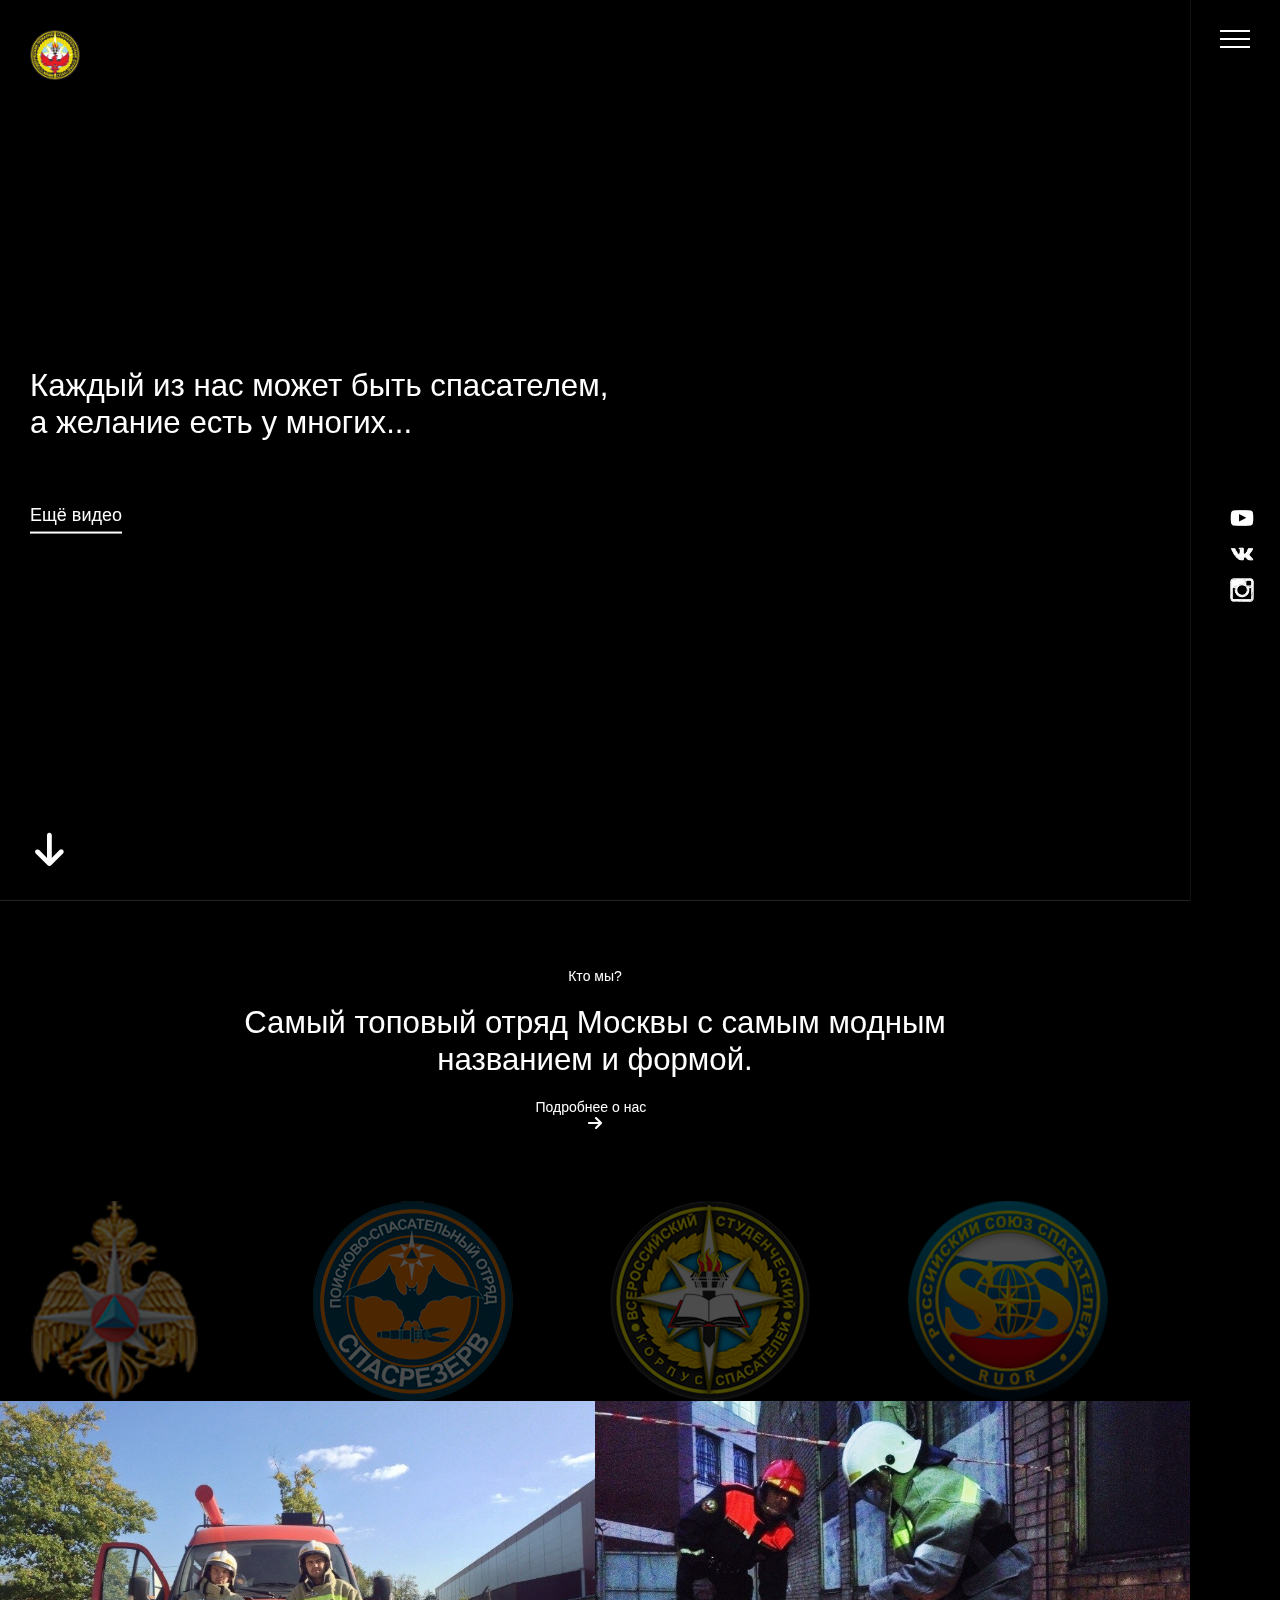
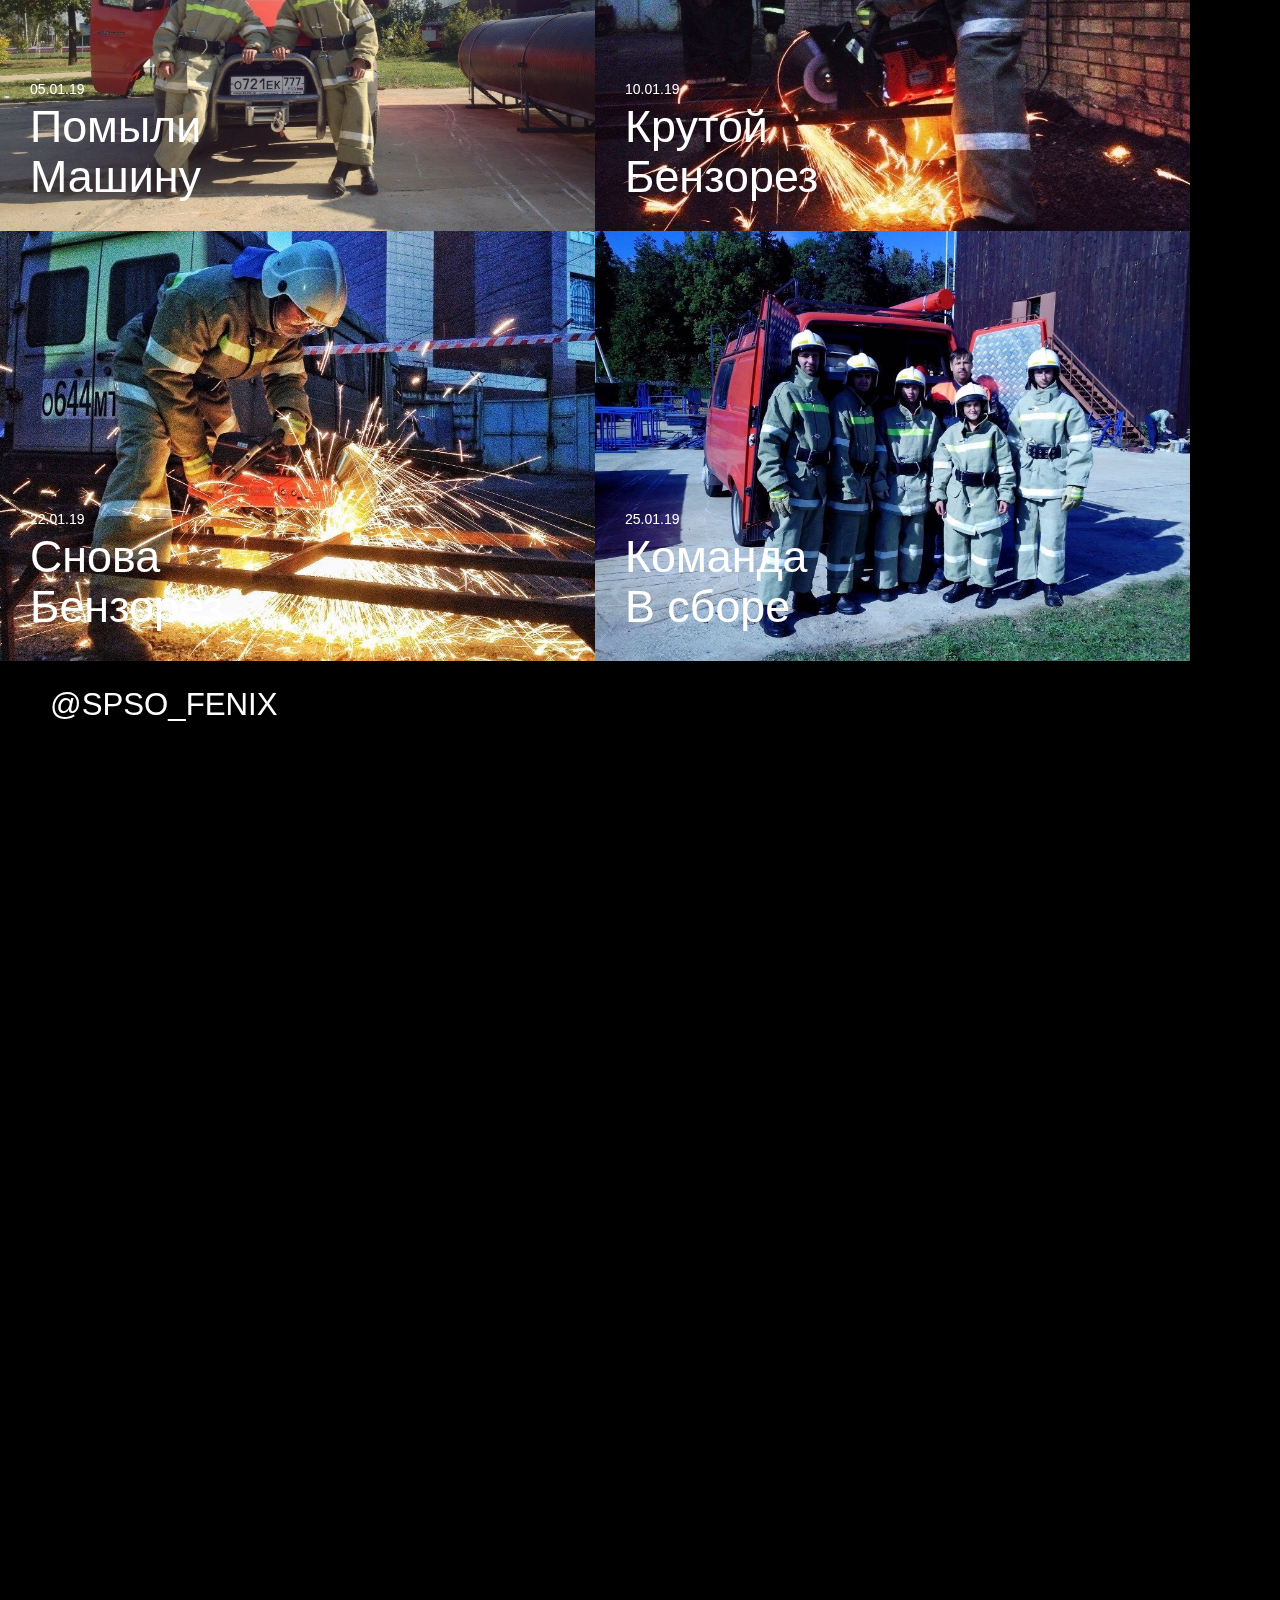
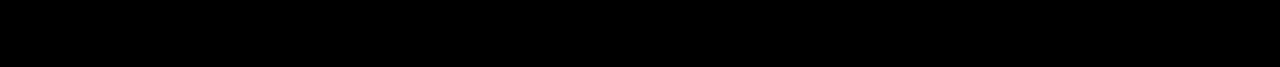
==== commit d6dd7d14: "1111" ====
--- a/index.html
+++ b/index.html
@@ -62,9 +62,9 @@
     <div class="main-menu">
         <ul><li class="home"><a href="index.html">Главная</a></li>
             <li class="squad"><a href="about_squad.html">Об отряде</a></li>
-            <li class="gallery"><a href="#">Галерея</a></li>
-            <li class="entry"><a href="#">Вступление в отряд</a></li>
-            <li class="structure"><a href="#">Структура и руководство</a></li>
+            <li class="gallery"><a href="gallery.html">Галерея</a></li>
+            <li class="entry"><a href="entry.html">Вступление в отряд</a></li>
+            <li class="structure"><a href="structure.html">Структура и руководство</a></li>
             <li class="contact"><a href="contact.html">Контакты</a>
             </li>
         </ul>
@@ -118,12 +118,10 @@
         </div>
 </header>
             <!--Ссылки на супер отряды-->
-            <div class="aligncenter">
-                <a href="http://www.mchs.gov.ru/dop/info/individual"><img src="./img/squad/mchs.png" alt=""></a>
-                <a href="http://spasrezerv.pro/"><img src="./img/squad/spas.png" alt=""></a>
-                <a href="http://vsks.ru/"><img src="./img/squad/vsks.png" alt=""></a>
-                <a href="http://ruor.org/"><img src="./img/squad/ruor.png" alt=""></a>
-            </div>
+            <div class="m-1of2p t-1of4 d-1of4"><a href="http://www.mchs.gov.ru/dop/info/individual" target="_blank"><div class="thumbnail-img-squad" style="background-image: url(./img/squad/mchs.png);"></div></a></div>
+            <div class="m-1of2p t-1of4 d-1of4"><a href="http://spasrezerv.pro/" target="_blank"><div class="thumbnail-img-squad" style="background-image: url(./img/squad/spas.png);"></div></a></div>
+            <div class="m-1of2p t-1of4 d-1of4"><a href="http://vsks.ru/" target="_blank"><div class="thumbnail-img-squad" style="background-image: url(./img/squad/vsks.png);"></div></a></div>
+            <div class="m-1of2p t-1of4 d-1of4"><a href="http://ruor.org/" target="_blank"><div class="thumbnail-img-squad" style="background-image: url(./img/squad/ruor.png);"></div></a></div>
             <!--Оформление новостей-->
     <div class="m-all t-1of2 d-1of2 cf rollin now"><div class="thumbnail-wrap"><div class="thumbnail-cover"><a href="#1" class="thumbnail-link">Подробнее</a><div class="thumbnail-img-place" style="background-image: url(&#39;1.jpg &#39;);"></div><div class="thumbnail-body"><div class="thumbnail-category"><p>05.01.19</p><p></p></div><div class="thumbnail-title"><h2>Помыли<br>Машину</h2></div></div></div></div></div>
     <div class="m-all t-1of2 d-1of2 cf rollin now"><div class="thumbnail-wrap"><div class="thumbnail-cover"><a href="#2" class="thumbnail-link">Подробнее</a><div class="thumbnail-img-place" style="background-image: url(&#39;2.jpg &#39;);"></div><div class="thumbnail-body"><div class="thumbnail-category"><p>10.01.19</p><p></p></div><div class="thumbnail-title"><h2>Крутой<br>Бензорез</h2></div></div></div></div></div>
--- a/css/style.css
+++ b/css/style.css
@@ -371,6 +371,9 @@
     float: left;
     padding: 0 15px;
     width: 50%; }
+    .m-1of2p {
+        float: left;
+        width: 50%; }
   .m-1of3 {
     float: left;
     padding: 0 15px;
@@ -1415,6 +1418,29 @@
   color: #fff;
   text-decoration: none; }
 
+.thumbnail-img-squad {
+    width: 100%;
+    height: 100%;
+    height: 200px;
+    width: 200px;
+    opacity: 1;
+    -moz-opacity: 1;
+    -khtml-opacity: 1;
+    -webkit-filter: brightness(30%);
+    filter: brightness(30%);
+    background-size: cover;
+    background-position: center center;
+    background-repeat: no-repeat;
+    -webkit-transition: opacity 0.35s, -webkit-transform 0.35s;
+    transition: opacity 0.35s, transform 0.35s;
+    -webkit-transform: scale(1);
+    transform: scale(1); }
+
+.thumbnail-img-squad:hover {
+    transition: filter .7s ease-in-out;
+    -webkit-filter: brightness(100%);
+    filter: brightness(100%);
+}
 /*********************
 LINK STYLES
 *********************/
@@ -1598,6 +1624,9 @@
   -ms-transform: translate(-50%, -50%);
   transform: translate(-50%, -50%);
   top: 50%;
+    /*временное решение бага перекрытия TblKBA{ */
+    padding-top: 15%;
+    /*} временное решение бага перекрытия*/
   padding-right: 30px;
   visibility: hidden; }
 
@@ -2042,7 +2071,10 @@
   background-color: #000000;
   color: #f8f9fa; }
 
-@media only screen and (max-width: 374px) {
+@media only screen and (max-width: 375px) {
+    .thumbnail-img-squad {
+        height: 150px;
+        width: 150px;}
   .header-main h4 {
     display: none; }
   .single-services .header-tagline {
@@ -2060,6 +2092,9 @@
 *********************/
   .thumbnail-img-place {
     height: 325px; }
+    .thumbnail-img-squad {
+        height: 150px;
+        width: 150px;}
   .thumbnail-item {
     height: 325px; }
   .content .vertical {
@@ -2526,6 +2561,9 @@
 *********************/
   .thumbnail-img-place {
     height: 350px; }
+    .thumbnail-img-squad {
+        height: 200px;
+        width: 200px; }
   .full-width-video-launch .thumbnail-img-place, .full-width-image .thumbnail-img-place {
     height: 450px; }
   .video-bg-section {
